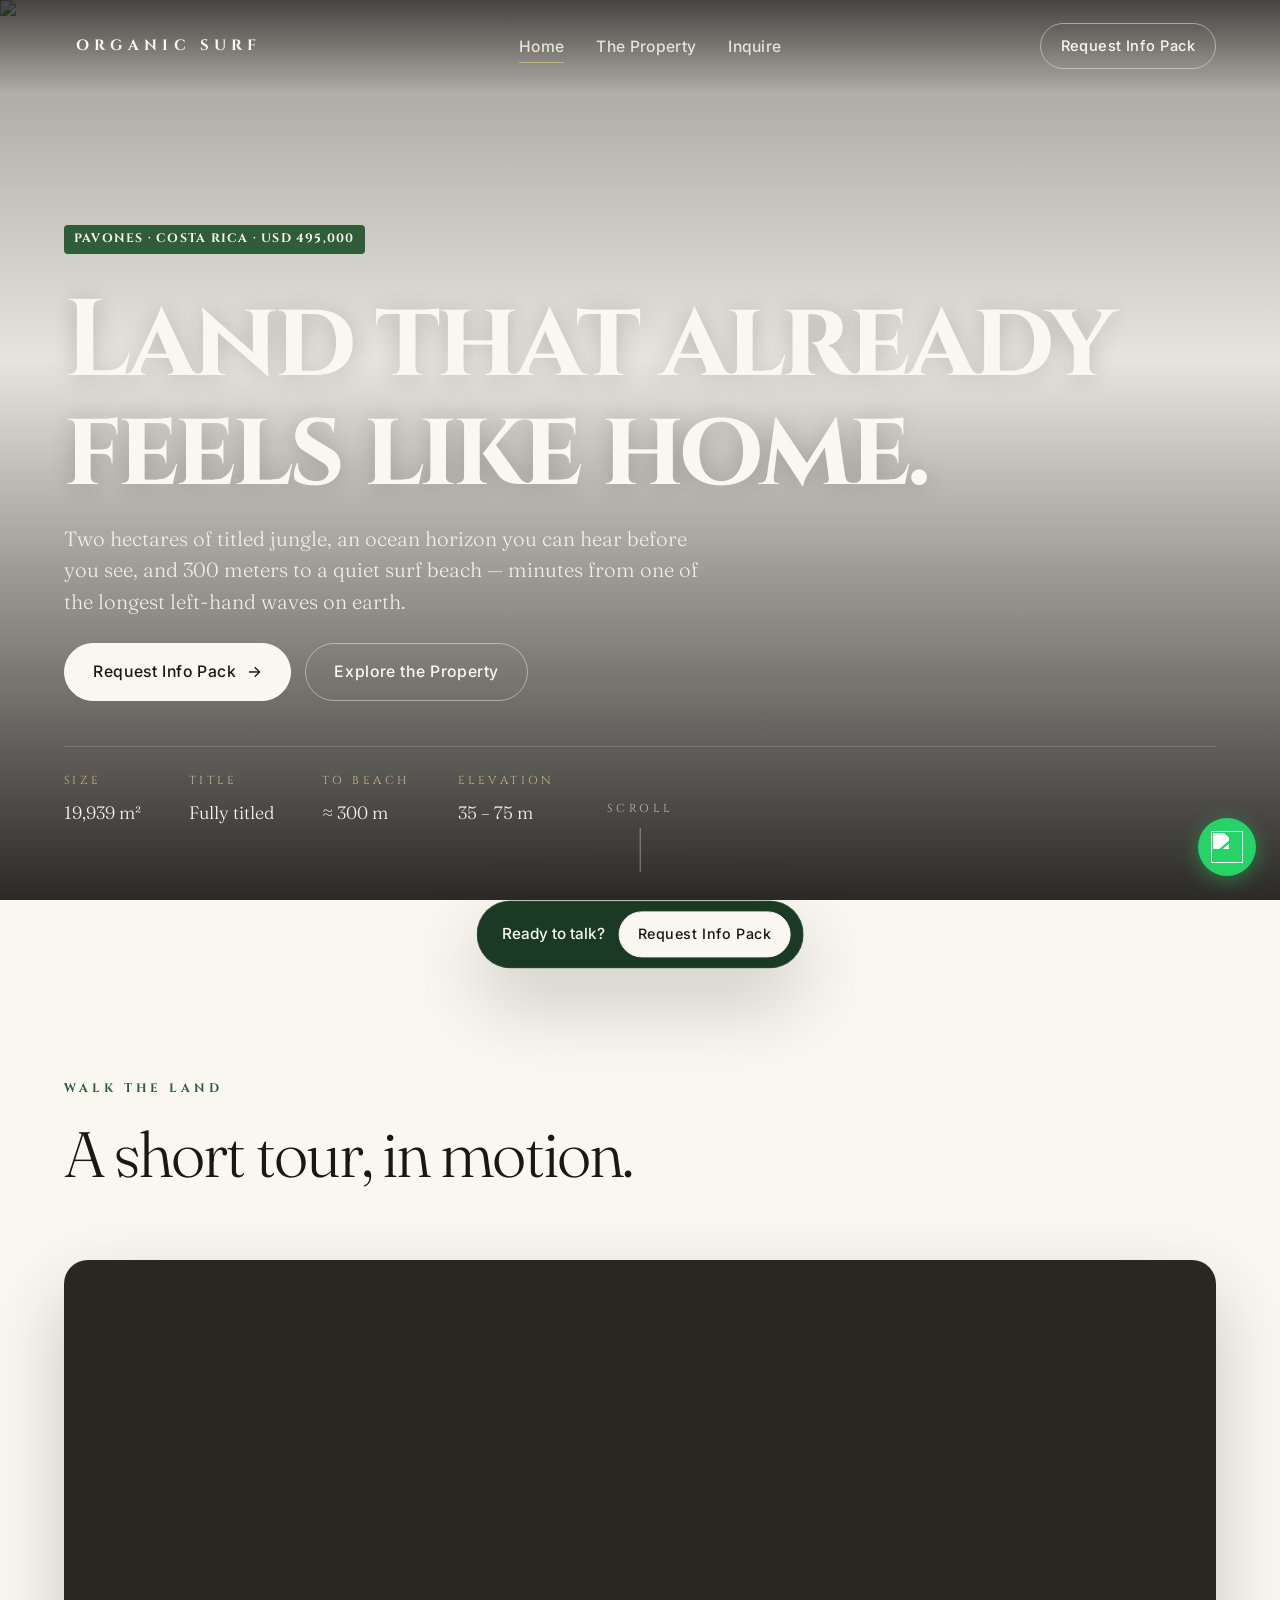
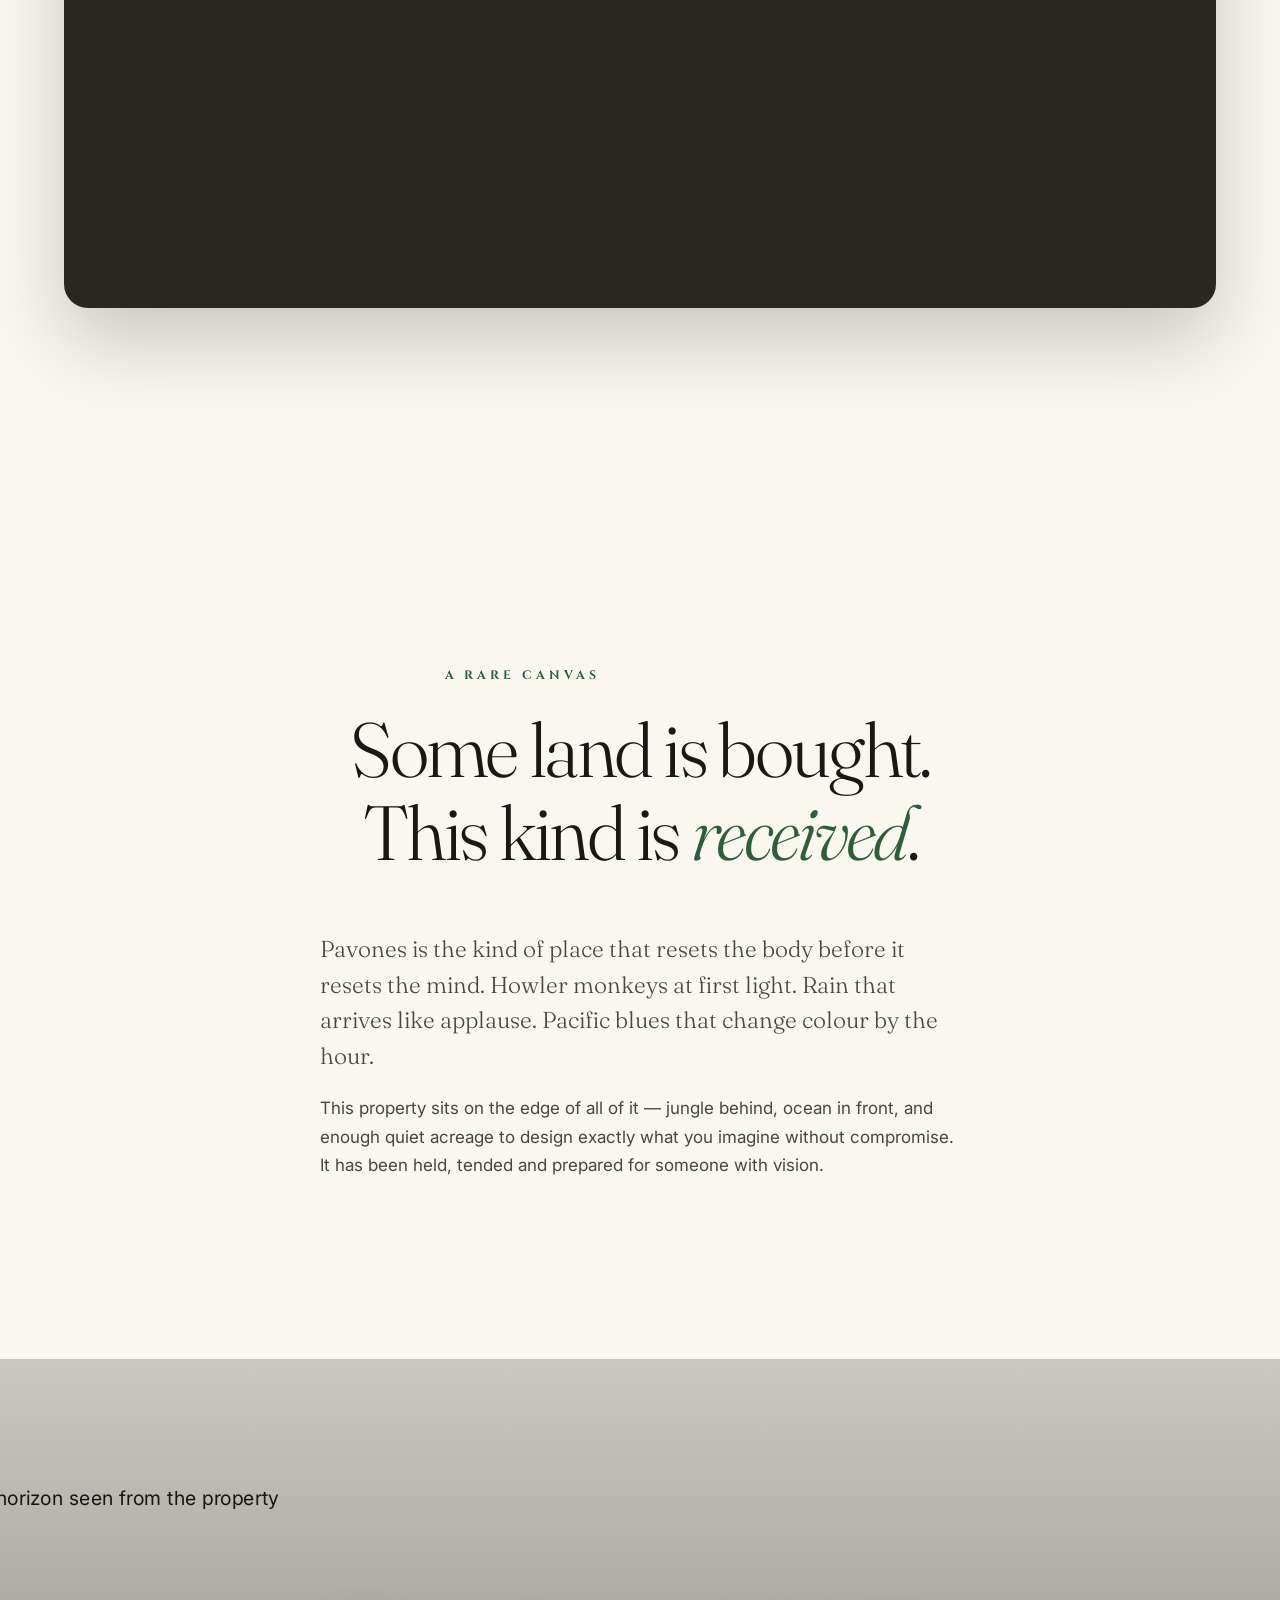
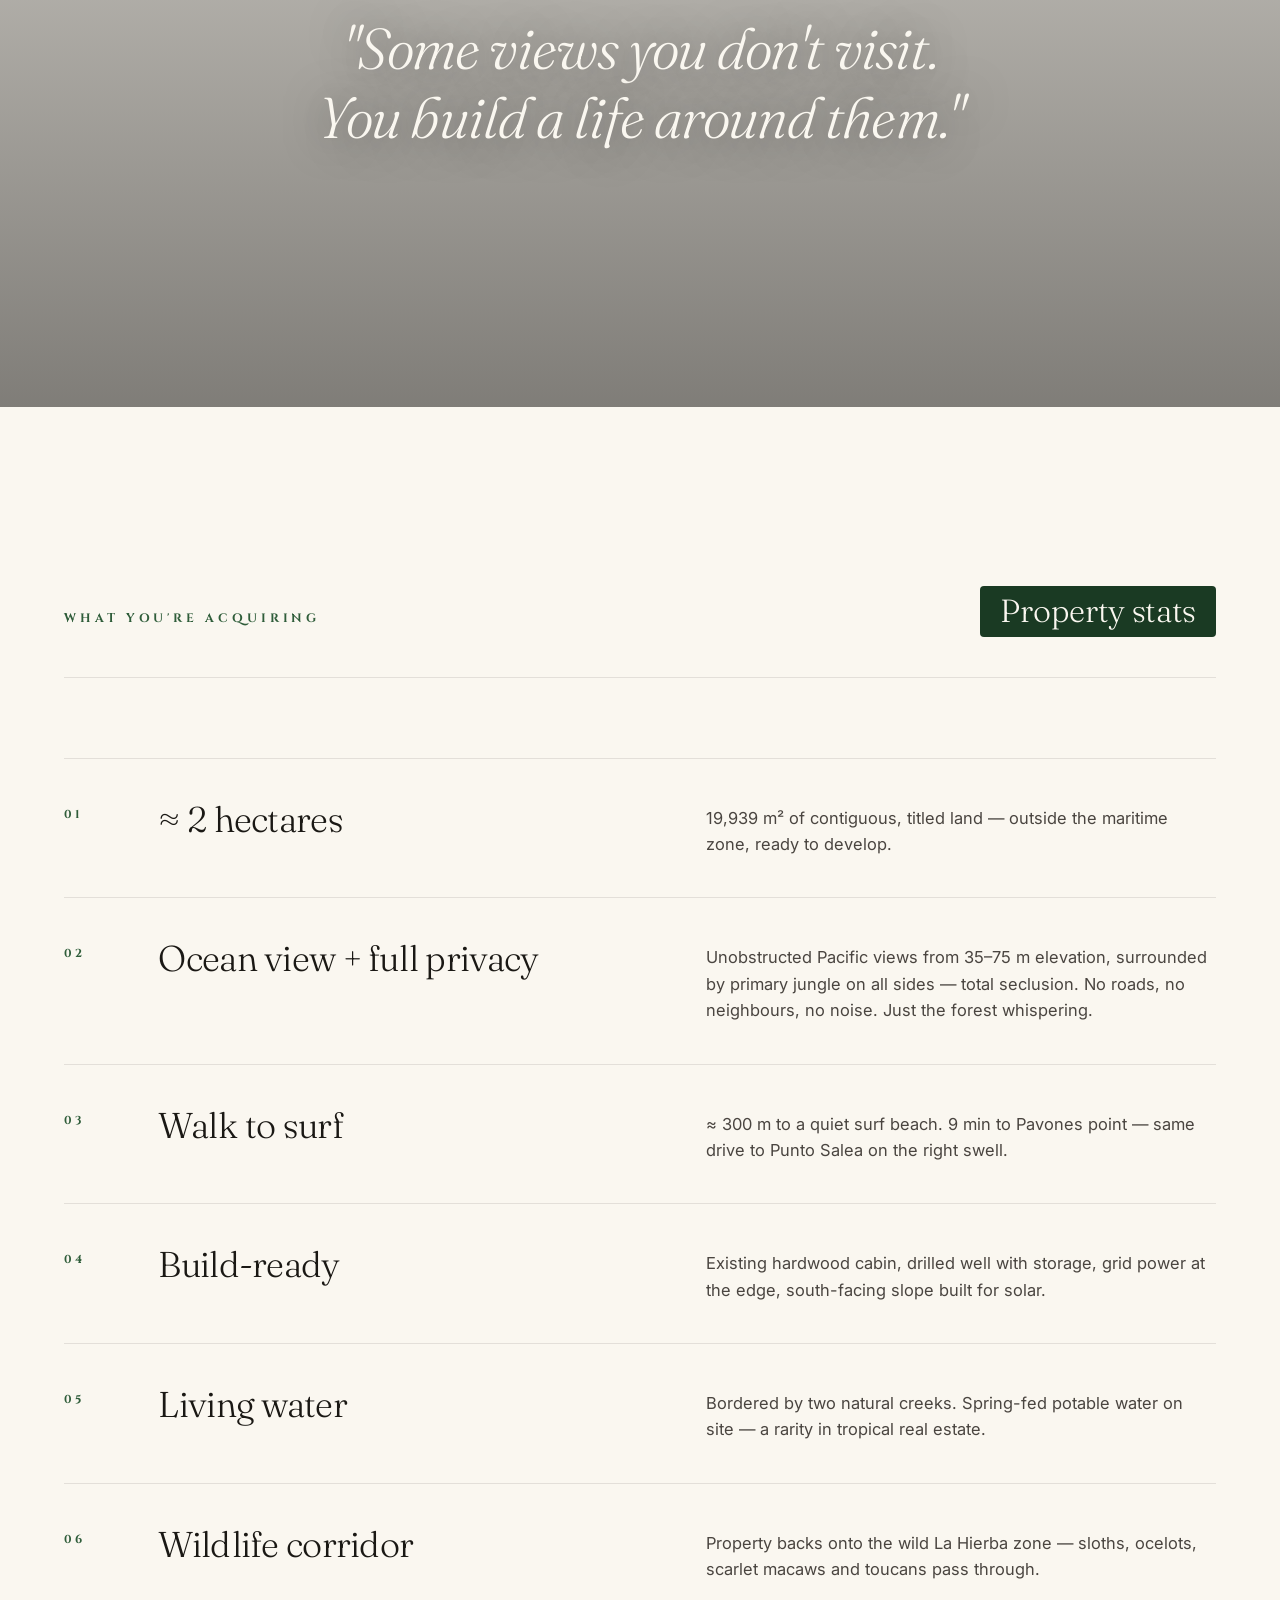
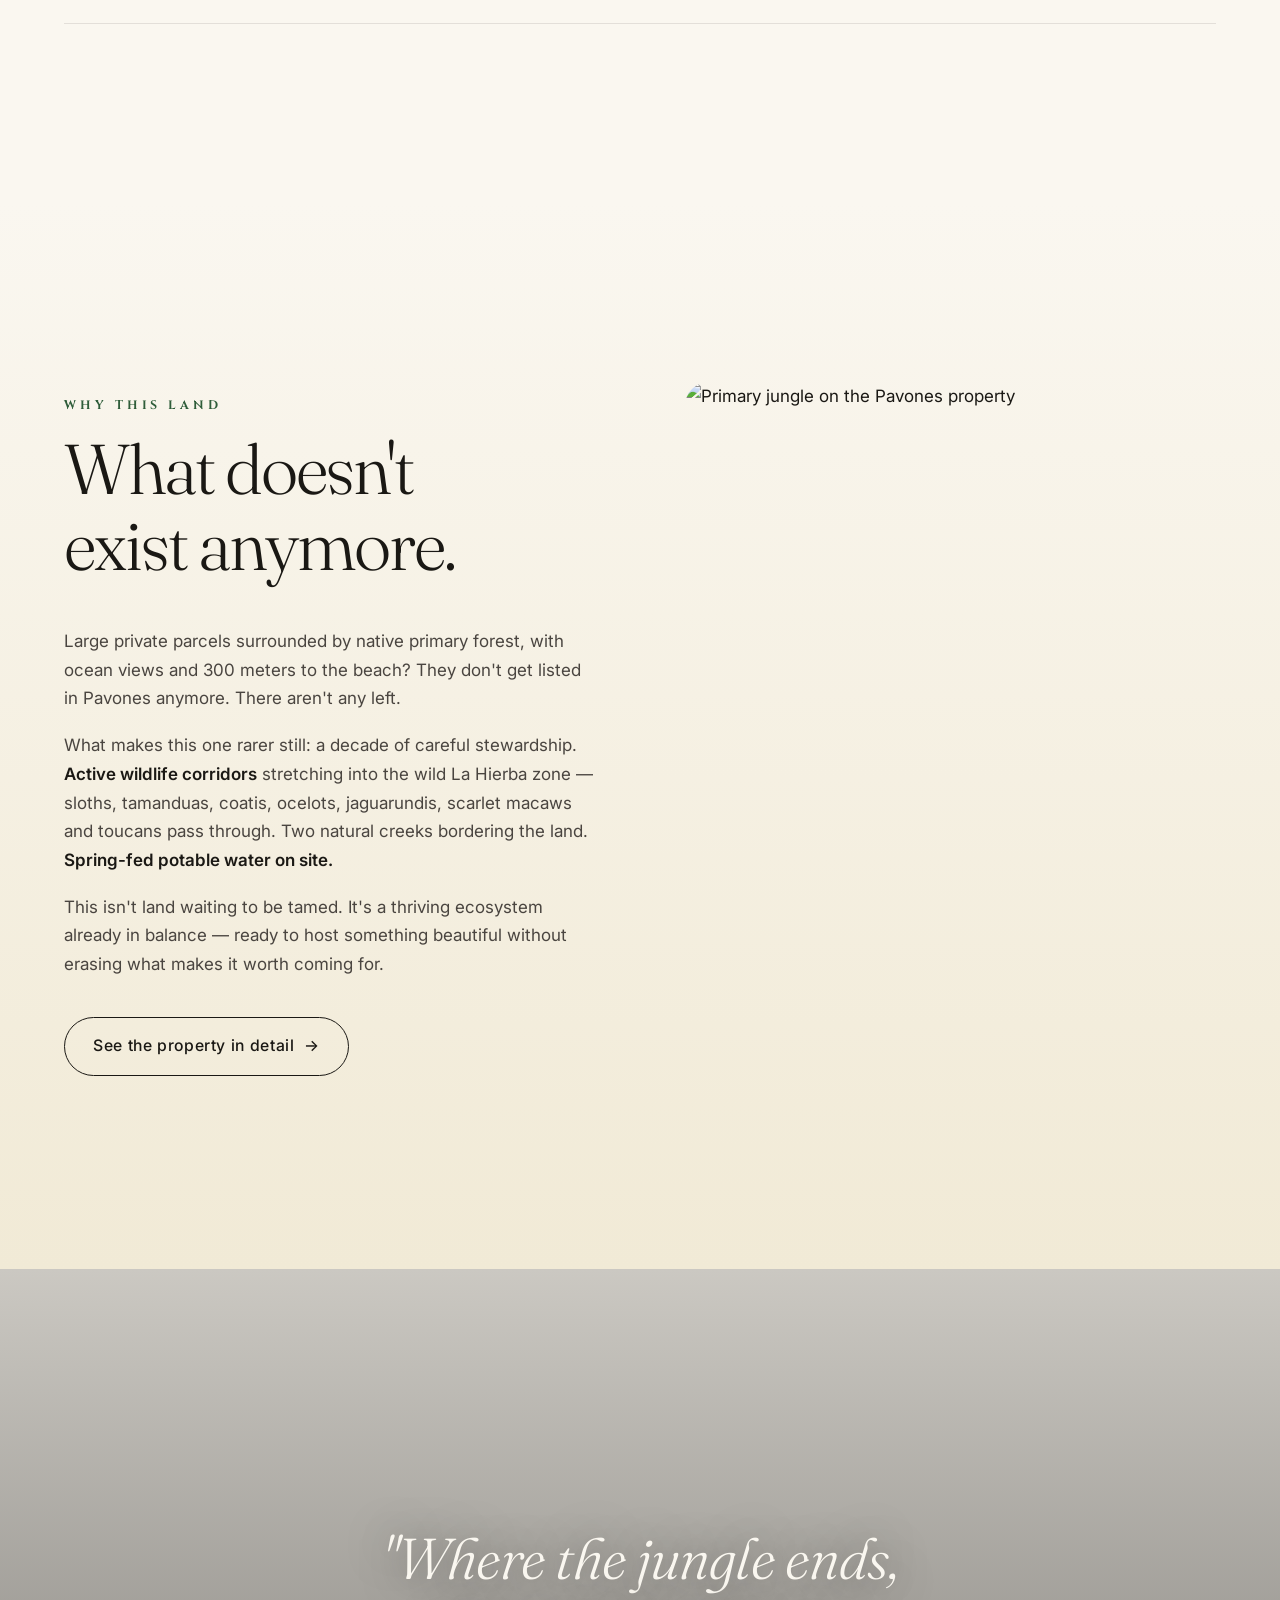
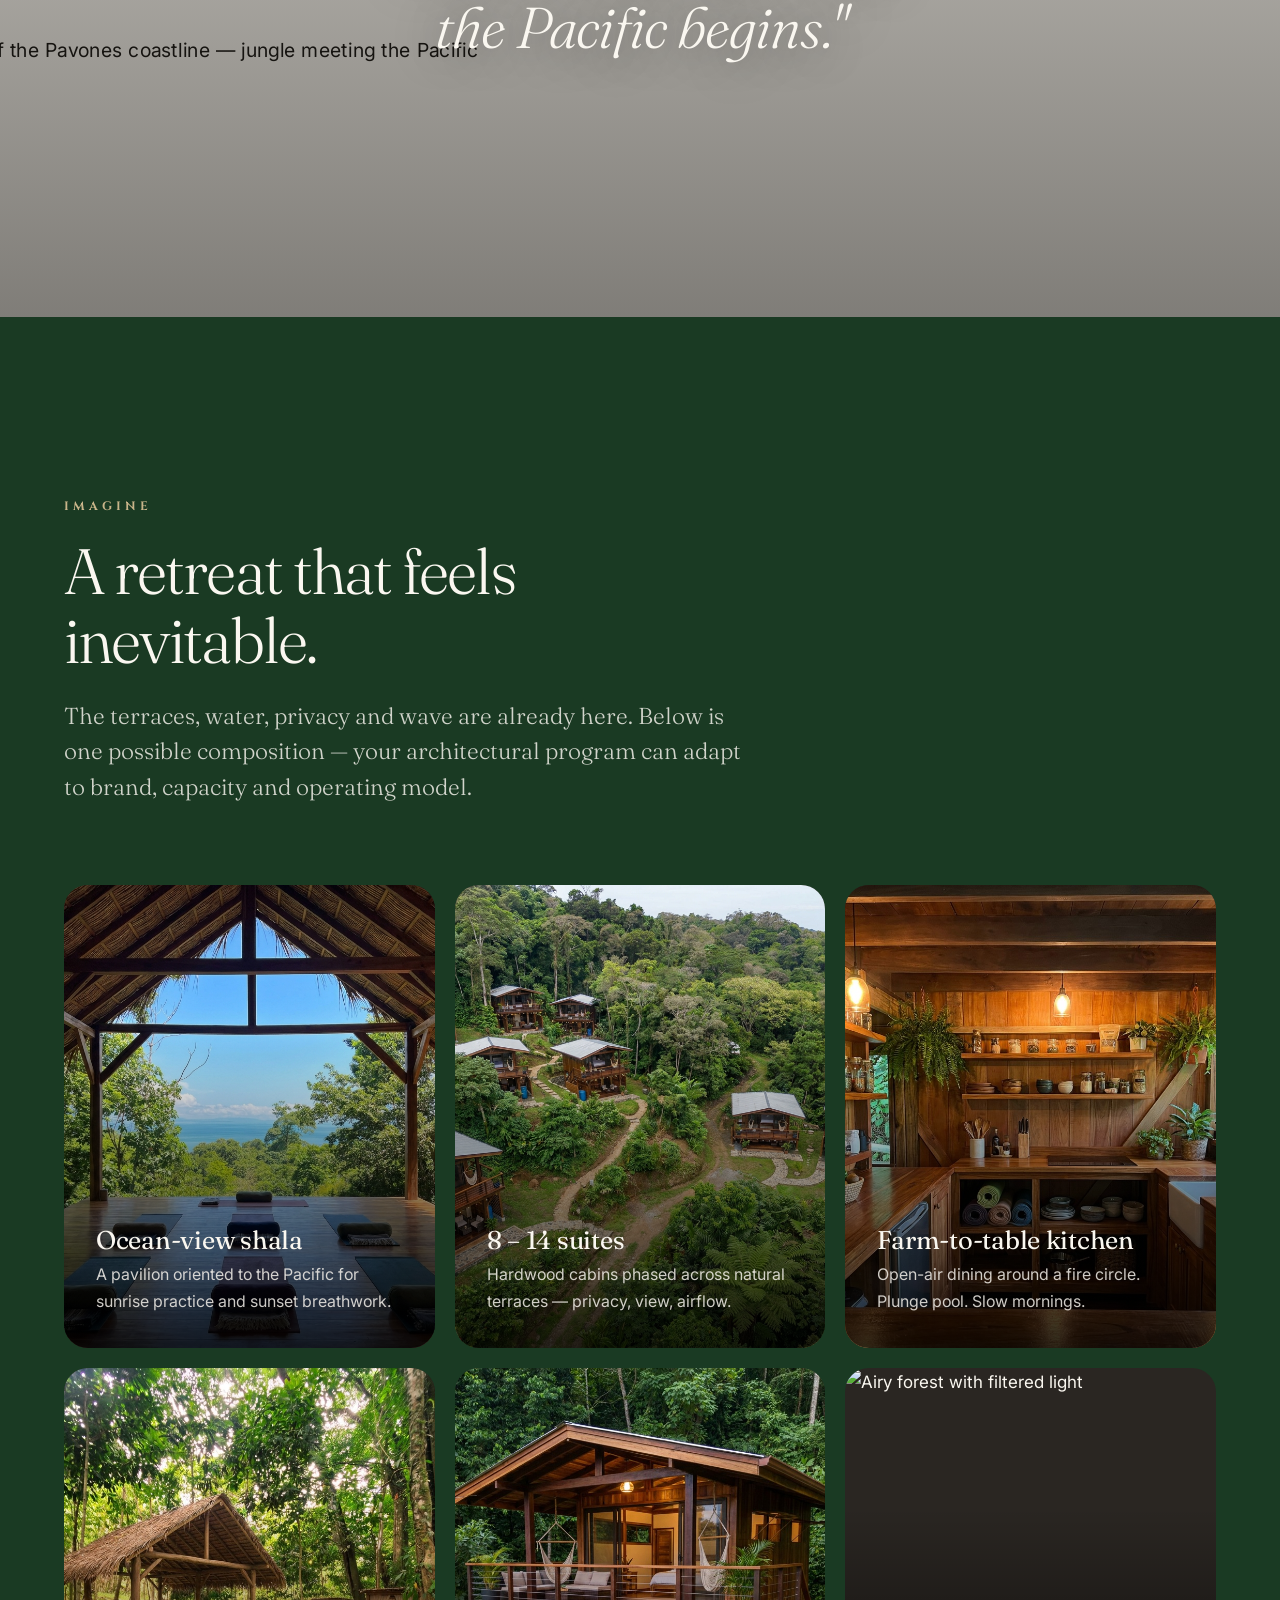
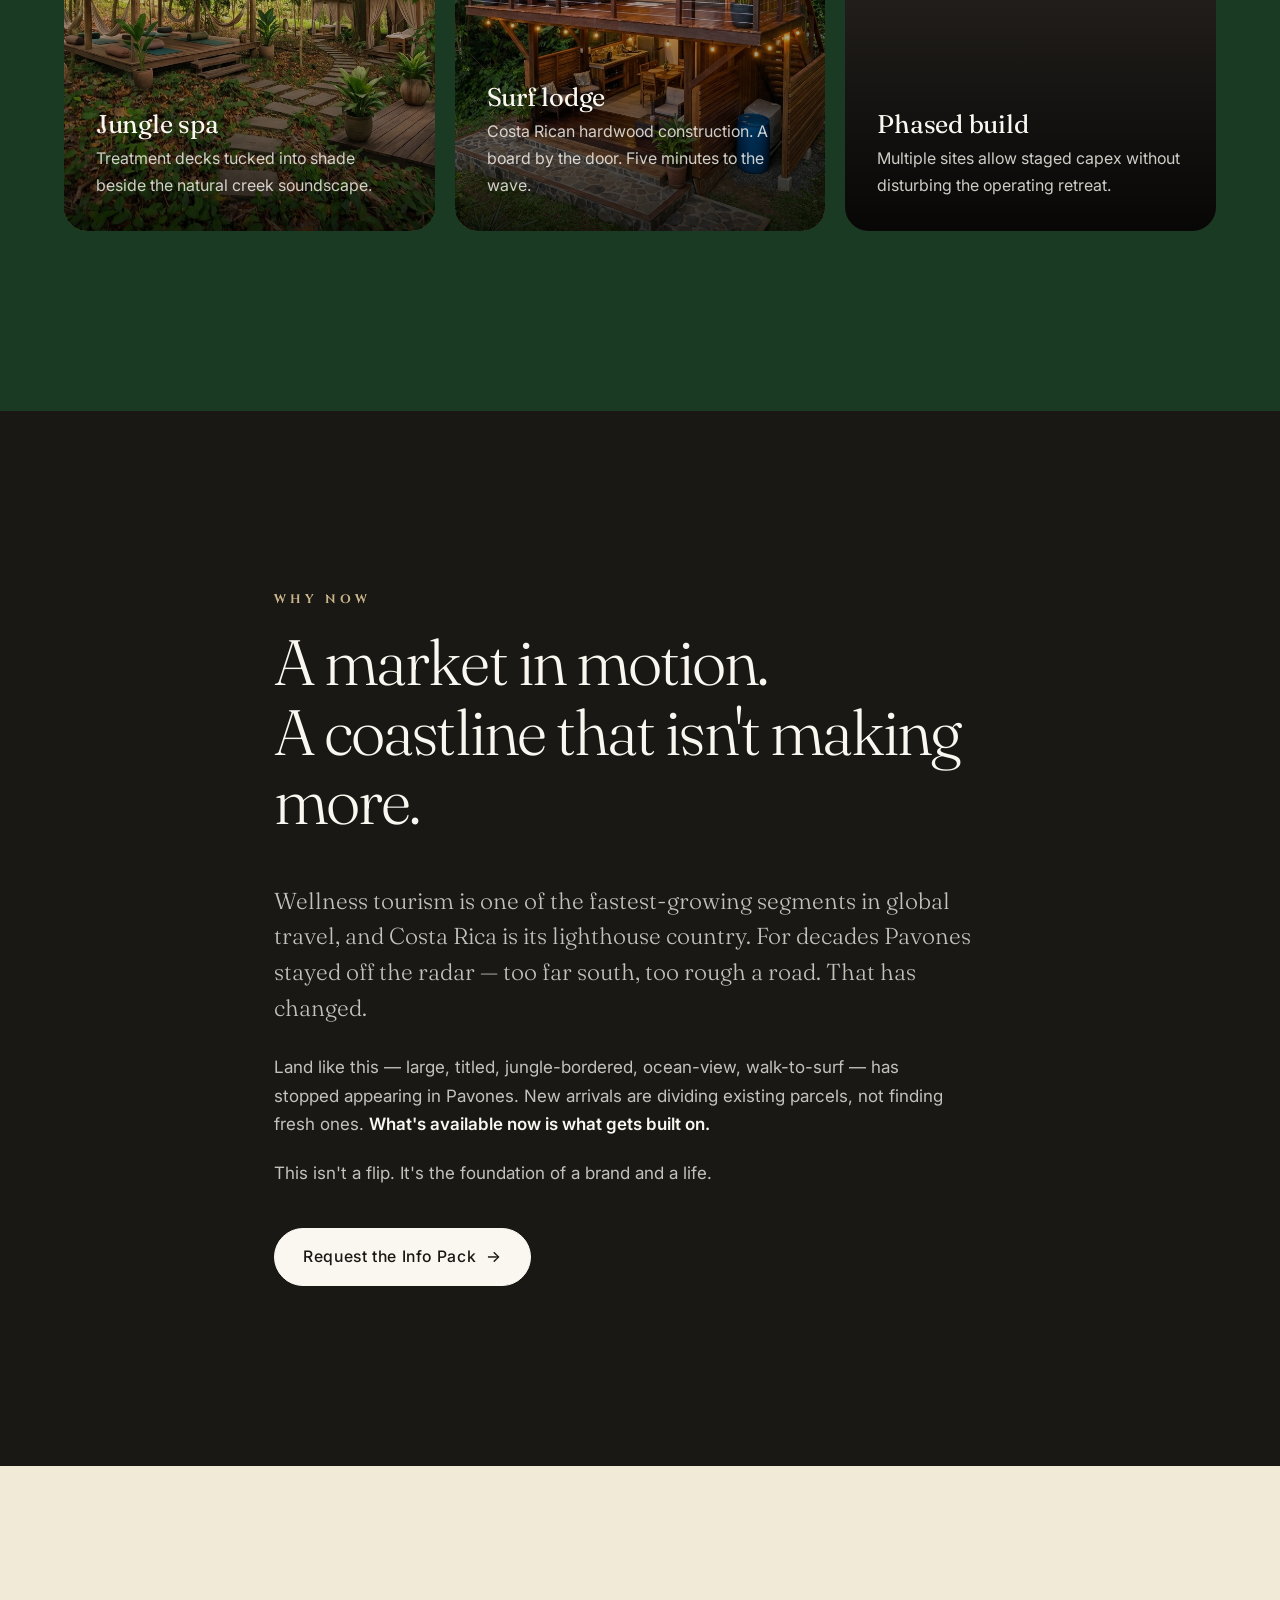
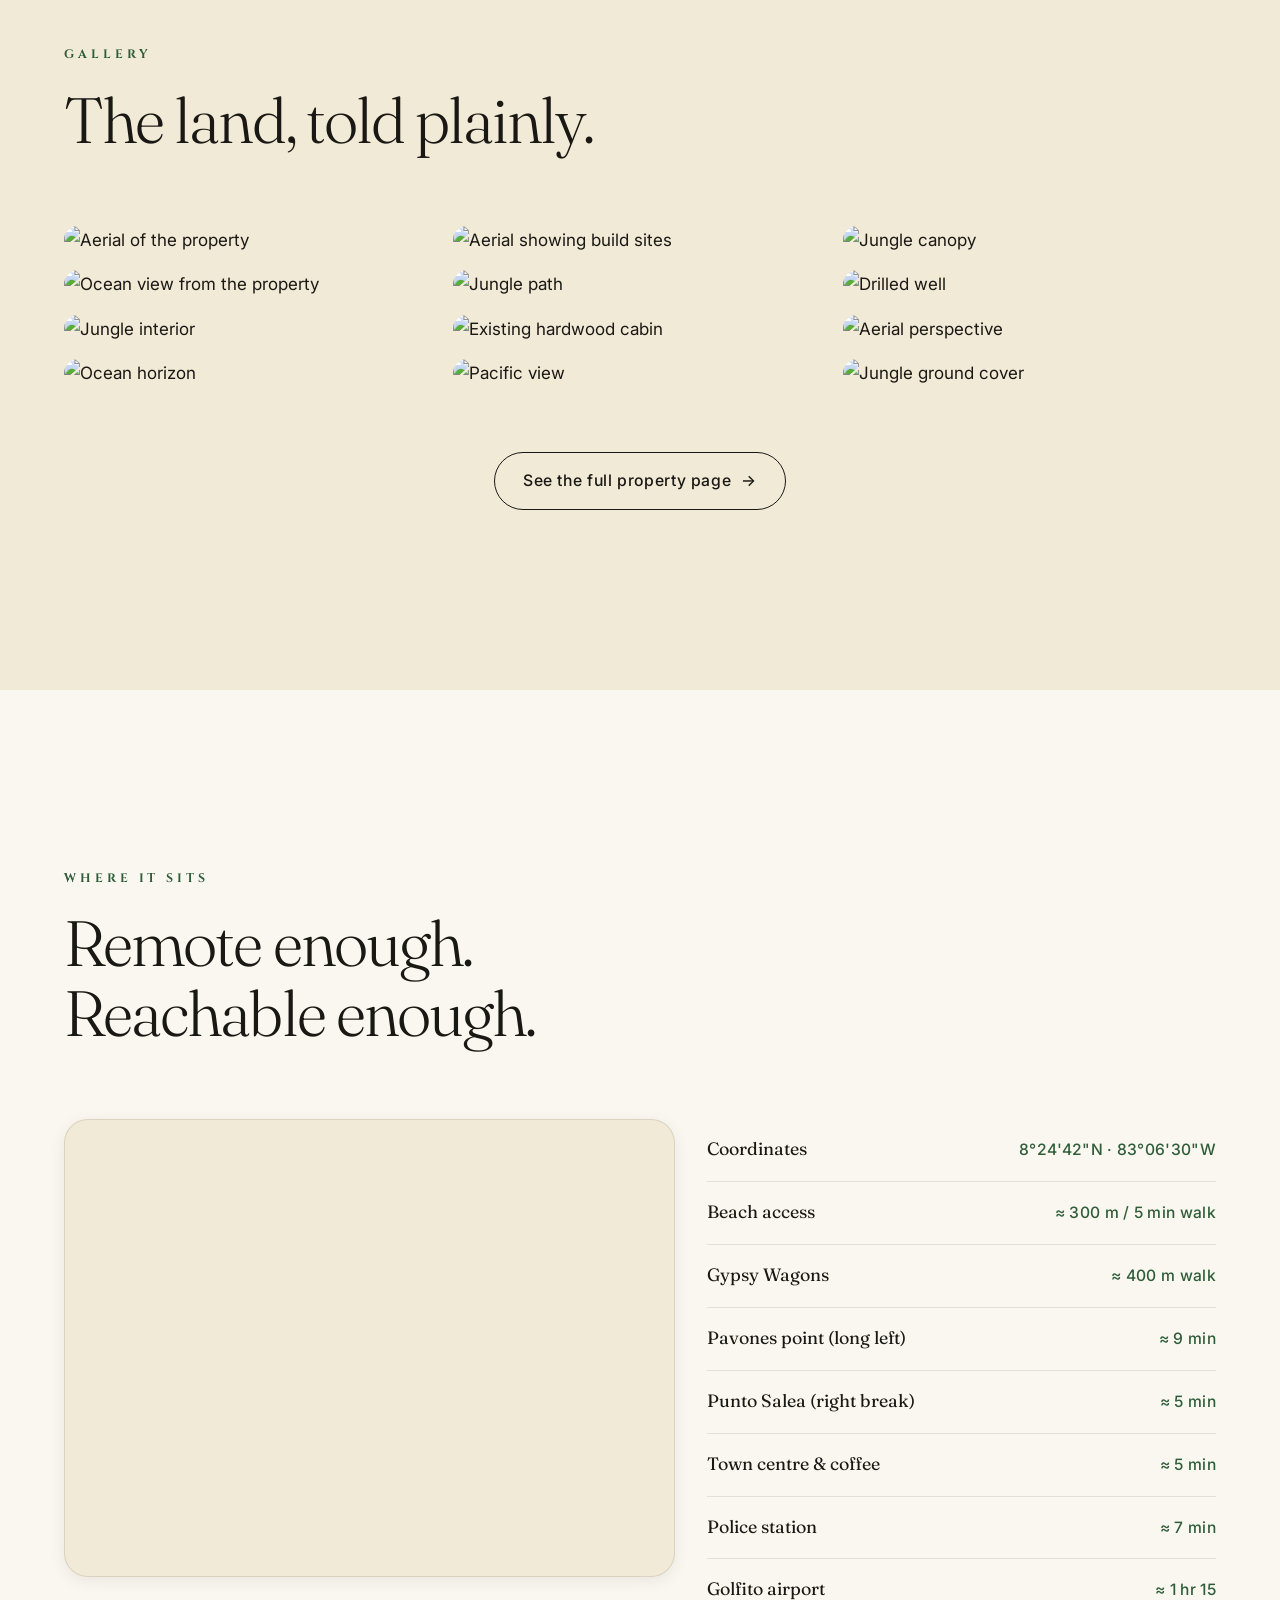
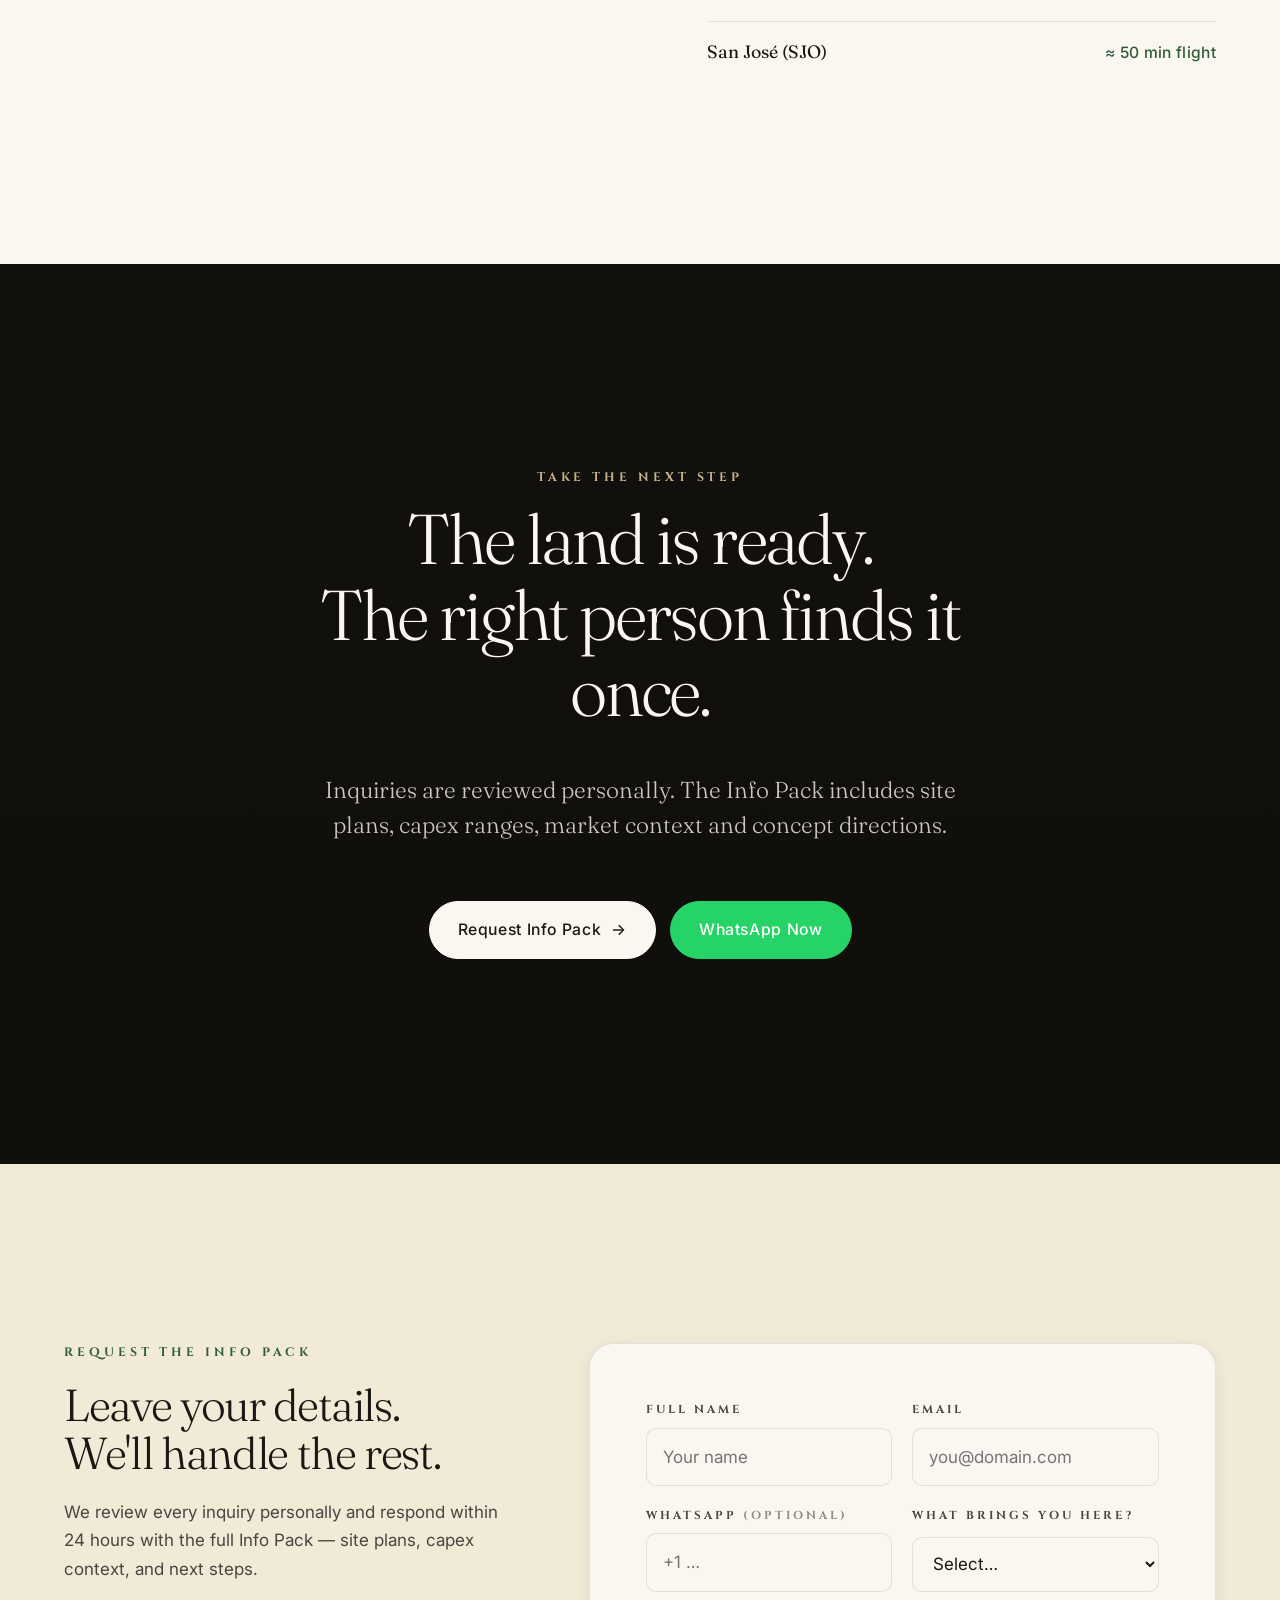
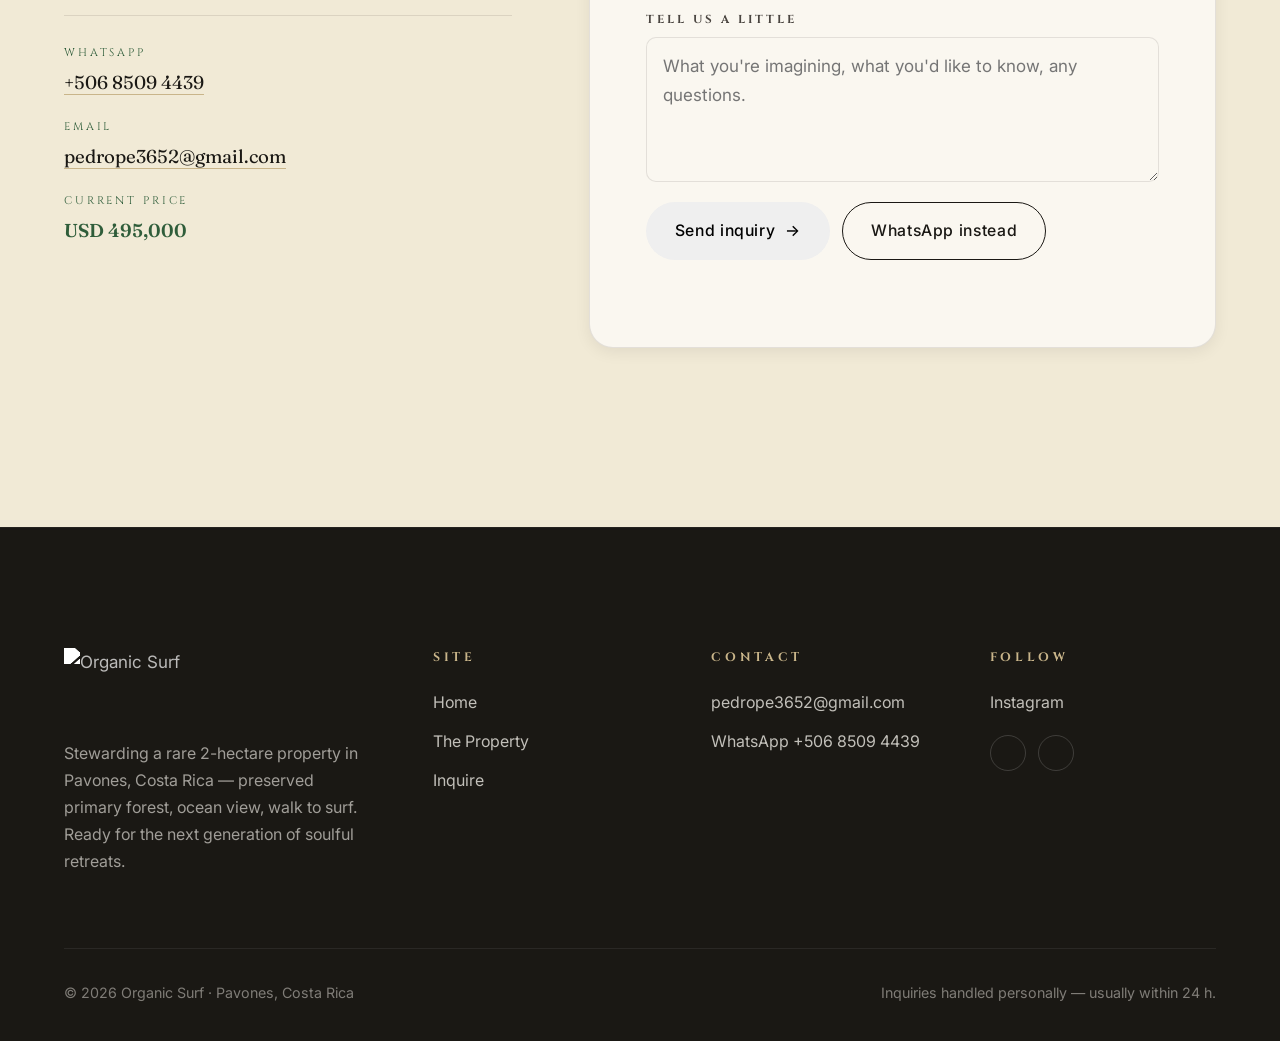
==== index.html @ 67ac3aa6 "Update site — new photos, video, email and    gitignore" ====
<!DOCTYPE html>
<html lang="en">
<head>
  <meta charset="UTF-8">
  <meta name="viewport" content="width=device-width, initial-scale=1">
  <title>Organic Surf — Retreat-Ready Land in Pavones, Costa Rica</title>
  <meta name="description" content="Nearly 2 hectares of titled jungle, ocean views, spring-fed water and 300 m to the beach in Pavones, Costa Rica. The last of its kind. USD 495,000.">
  <meta name="theme-color" content="#1a3a23">
  <link rel="canonical" href="https://organic-surf.org/">

  <meta property="og:type" content="website">
  <meta property="og:title" content="Organic Surf — Retreat-Ready Land in Pavones, Costa Rica">
  <meta property="og:description" content="Nearly 2 hectares of titled jungle, ocean views, spring-fed water and 300 m to the beach. The last of its kind.">
  <meta property="og:url" content="https://organic-surf.org/">
  <meta property="og:image" content="https://organic-surf.org/assets/gallery/drone_highshot.jpg">
  <meta property="og:locale" content="en_US">

  <meta name="twitter:card" content="summary_large_image">
  <meta name="twitter:title" content="Organic Surf — Retreat-Ready Land in Pavones, Costa Rica">
  <meta name="twitter:description" content="Nearly 2 hectares of titled jungle, ocean views, spring-fed water and 300 m to the beach. The last of its kind.">
  <meta name="twitter:image" content="https://organic-surf.org/assets/gallery/drone_highshot.jpg">

  <link rel="icon" type="image/svg+xml" href="assets/icons/favicon.svg">

  <link rel="preconnect" href="https://fonts.googleapis.com">
  <link rel="preconnect" href="https://fonts.gstatic.com" crossorigin>
  <link href="https://fonts.googleapis.com/css2?family=Cinzel:wght@400;700&family=Fraunces:ital,opsz,wght@0,9..144,300;0,9..144,400;1,9..144,300;1,9..144,400&family=Inter:wght@400;500;600&display=swap" rel="stylesheet">

  <link rel="stylesheet" href="styles/main.css">
  <link rel="preload" as="image" href="assets/gallery/drone_highshot.jpg">

  <script type="application/ld+json">
  {
    "@context": "https://schema.org",
    "@type": "Place",
    "name": "Organic Surf — Pavones Retreat-Ready Property",
    "description": "Nearly 2 hectares of titled, ocean-view jungle land in Pavones, Costa Rica, with spring-fed potable water and 300 m to the beach.",
    "url": "https://organic-surf.org/",
    "image": ["https://organic-surf.org/assets/gallery/drone_highshot.jpg"],
    "address": {
      "@type": "PostalAddress",
      "addressLocality": "Pavones",
      "addressRegion": "Puntarenas",
      "addressCountry": "CR"
    },
    "geo": {
      "@type": "GeoCoordinates",
      "latitude": 8.41171,
      "longitude": -83.10827
    }
  }
  </script>
</head>
<body>

<!-- ============ HEADER ============ -->
<header class="site-header">
  <a href="index.html" class="brand" aria-label="Organic Surf — home">
    <img src="assets/images/design/logo-white.svg" alt="">
    <span class="brand-word">Organic Surf</span>
  </a>
  <nav class="primary" aria-label="Primary">
    <ul>
      <li><a href="index.html" class="active">Home</a></li>
      <li><a href="first-project.html">The Property</a></li>
      <li><a href="contact.html">Inquire</a></li>
    </ul>
  </nav>
  <a href="#inquiry" class="nav-cta">Request Info Pack</a>
  <button class="nav-toggle" aria-label="Open menu" aria-expanded="false">
    <svg viewBox="0 0 24 24" fill="none" stroke="currentColor" stroke-width="1.6"><path d="M3 7h18M3 12h18M3 17h18"/></svg>
  </button>
</header>

<!-- ============ HERO ============ -->
<section class="hero">
  <div class="hero-media">
    <img src="assets/gallery/drone_highshot.jpg"
         alt="Aerial view — ocean meeting jungle in Pavones, Costa Rica"
         fetchpriority="high">
  </div>
  <div class="hero-inner">
    <div class="container">
      <span class="eyebrow on-dark reveal" style="background: var(--green); color: var(--bone); padding: 4px 10px; border-radius: 4px; display: inline-block; width: fit-content; letter-spacing: 0.1em;">Pavones · Costa Rica · USD 495,000</span>
      <h1 class="reveal delay-1">Land that already<br>feels like home.</h1>
      <p class="lede reveal delay-2">
        Two hectares of titled jungle, an ocean horizon you can hear before you see,
        and 300 meters to a quiet surf beach — minutes from one of the longest
        left-hand waves on earth.
      </p>
      <div class="hero-cta reveal delay-3">
        <a href="#inquiry" class="btn btn-primary">Request Info Pack <span class="arr">→</span></a>
        <a href="first-project.html" class="btn btn-ghost">Explore the Property</a>
      </div>
      <div class="hero-meta">
        <div class="hero-meta-item"><span class="k">Size</span><span class="v">19,939 m²</span></div>
        <div class="hero-meta-item"><span class="k">Title</span><span class="v">Fully titled</span></div>
        <div class="hero-meta-item"><span class="k">To beach</span><span class="v">≈ 300 m</span></div>
        <div class="hero-meta-item"><span class="k">Elevation</span><span class="v">35 – 75 m</span></div>
      </div>
    </div>
  </div>
  <div class="scroll-cue" aria-hidden="true">
    <span>Scroll</span><span class="line"></span>
  </div>
</section>

<!-- ============ VIDEO ============ -->
<section class="section section-video">
  <div class="container">
    <div class="section-intro reveal">
      <span class="eyebrow">Walk the land</span>
      <h2>A short tour, in motion.</h2>
    </div>
    <div class="video reveal delay-1">
      <iframe src="https://www.youtube.com/embed/ajEV0z3_qh4"
              title="Pavones Retreat-Ready Property — Video Tour"
              loading="lazy"
              allow="accelerometer; autoplay; clipboard-write; encrypted-media; gyroscope; picture-in-picture; web-share"
              allowfullscreen></iframe>
    </div>
  </div>
</section>

<!-- ============ VISION ============ -->
<section class="section-vision">
  <div class="container-narrow">
    <p class="vision-label reveal">A rare canvas</p>
    <h2 class="vision-h2 reveal delay-1">Some land is bought.<br>This kind is <em>received</em>.</h2>
    <div class="vision-body">
      <p class="lede reveal delay-2">
        Pavones is the kind of place that resets the body before it resets the mind.
        Howler monkeys at first light. Rain that arrives like applause.
        Pacific blues that change colour by the hour.
      </p>
      <p class="reveal delay-3">
        This property sits on the edge of all of it — jungle behind, ocean in front,
        and enough quiet acreage to design exactly what you imagine without compromise.
        It has been held, tended and prepared for someone with vision.
      </p>
    </div>
  </div>
</section>

<!-- ============ IMAGE BREAK 1 ============ -->
<section class="image-break">
  <img src="assets/gallery/oceanview4.jpg"
       alt="Pacific horizon seen from the property"
       loading="lazy">
  <div class="ib-quote">
    <blockquote class="reveal">"Some views you don't visit.<br>You build a life around them."</blockquote>
  </div>
</section>

<!-- ============ PROPERTY STATS — editorial table ============ -->
<section class="section-stats">
  <div class="container">
    <div class="stats-header reveal">
      <span class="eyebrow">What you're acquiring</span>
      <h2>Property stats</h2>
    </div>
    <div class="stat-table">
      <div class="stat-row reveal">
        <span class="sn">01</span>
        <span class="sv">≈ 2 hectares</span>
        <span class="sl">19,939 m² of contiguous, titled land — outside the maritime zone, ready to develop.</span>
      </div>
      <div class="stat-row reveal delay-1">
        <span class="sn">02</span>
        <span class="sv">Ocean view + full privacy</span>
        <span class="sl">Unobstructed Pacific views from 35–75 m elevation, surrounded by primary jungle on all sides — total seclusion. No roads, no neighbours, no noise. Just the forest whispering.</span>
      </div>
      <div class="stat-row reveal delay-2">
        <span class="sn">03</span>
        <span class="sv">Walk to surf</span>
        <span class="sl">≈ 300 m to a quiet surf beach. 9 min to Pavones point — same drive to Punto Salea on the right swell.</span>
      </div>
      <div class="stat-row reveal">
        <span class="sn">04</span>
        <span class="sv">Build-ready</span>
        <span class="sl">Existing hardwood cabin, drilled well with storage, grid power at the edge, south-facing slope built for solar.</span>
      </div>
      <div class="stat-row reveal delay-1">
        <span class="sn">05</span>
        <span class="sv">Living water</span>
        <span class="sl">Bordered by two natural creeks. Spring-fed potable water on site — a rarity in tropical real estate.</span>
      </div>
      <div class="stat-row reveal delay-2">
        <span class="sn">06</span>
        <span class="sv">Wildlife corridor</span>
        <span class="sl">Property backs onto the wild La Hierba zone — sloths, ocelots, scarlet macaws and toucans pass through.</span>
      </div>
    </div>
  </div>
</section>

<!-- ============ WHY THIS LAND ============ -->
<section class="section-why">
  <div class="container">
    <div class="why-grid">
      <div class="why-text">
        <span class="eyebrow reveal">Why this land</span>
        <h2 class="why-h2 reveal delay-1">What doesn't<br>exist anymore.</h2>
        <p class="reveal delay-2">
          Large private parcels surrounded by native primary forest, with ocean views
          and 300 meters to the beach? They don't get listed in Pavones anymore.
          There aren't any left.
        </p>
        <p class="reveal delay-3">
          What makes this one rarer still: a decade of careful stewardship.
          <strong>Active wildlife corridors</strong> stretching into the wild La Hierba zone —
          sloths, tamanduas, coatis, ocelots, jaguarundis, scarlet macaws and toucans pass through.
          Two natural creeks bordering the land. <strong>Spring-fed potable water on site.</strong>
        </p>
        <p class="reveal delay-3">
          This isn't land waiting to be tamed. It's a thriving ecosystem already in balance —
          ready to host something beautiful without erasing what makes it worth coming for.
        </p>
        <a href="first-project.html" class="btn btn-outline-dark reveal delay-4">See the property in detail <span class="arr">→</span></a>
      </div>
      <div class="why-media reveal delay-2">
        <img src="assets/gallery/jungle3.jpg" alt="Primary jungle on the Pavones property" loading="lazy">
      </div>
    </div>
  </div>
</section>

<!-- ============ IMAGE BREAK 2 ============ -->
<section class="image-break">
  <img src="assets/gallery/drone_highshot3.jpg"
       alt="Aerial of the Pavones coastline — jungle meeting the Pacific"
       loading="lazy"
       style="object-position: center bottom;">
  <div class="ib-quote">
    <blockquote class="reveal" style="white-space: nowrap;">"Where the jungle ends,<br>the Pacific begins."</blockquote>
  </div>
</section>

<!-- ============ IMAGINE THE RETREAT ============ -->
<section class="section on-green section-imagine">
  <div class="container">
    <div class="imagine-header">
      <span class="eyebrow reveal">Imagine</span>
      <h2 class="reveal delay-1">A retreat that feels inevitable.</h2>
      <p class="lede reveal delay-2">
        The terraces, water, privacy and wave are already here. Below is one possible composition —
        your architectural program can adapt to brand, capacity and operating model.
      </p>
    </div>
    <div class="concept-grid">
      <article class="concept reveal">
        <img src="assets/gallery/ai/shala.jpg" alt="Open doors framing jungle and Pacific ocean" loading="lazy">
        <div class="concept-body">
          <h3>Ocean-view shala</h3>
          <p>A pavilion oriented to the Pacific for sunrise practice and sunset breathwork.</p>
        </div>
      </article>
      <article class="concept reveal delay-1">
        <img src="assets/gallery/ai/lodge1.png" alt="Hardwood staircase with ocean view" loading="lazy">
        <div class="concept-body">
          <h3>8 – 14 suites</h3>
          <p>Hardwood cabins phased across natural terraces — privacy, view, airflow.</p>
        </div>
      </article>
      <article class="concept reveal delay-2">
        <img src="assets/gallery/ai/kitchen.jpg" alt="Jungle clearing opening to the Pacific" loading="lazy">
        <div class="concept-body">
          <h3>Farm-to-table kitchen</h3>
          <p>Open-air dining around a fire circle. Plunge pool. Slow mornings.</p>
        </div>
      </article>
      <article class="concept reveal">
        <img src="assets/gallery/ai/spa.jpg" alt="Primary jungle canopy on the property" loading="lazy">
        <div class="concept-body">
          <h3>Jungle spa</h3>
          <p>Treatment decks tucked into shade beside the natural creek soundscape.</p>
        </div>
      </article>
      <article class="concept reveal delay-1">
        <img src="assets/gallery/ai/lodge.jpg" alt="Hardwood interior with surfboard" loading="lazy">
        <div class="concept-body">
          <h3>Surf lodge</h3>
          <p>Costa Rican hardwood construction. A board by the door. Five minutes to the wave.</p>
        </div>
      </article>
      <article class="concept reveal delay-2">
        <img src="assets/gallery/jungle7.jpg" alt="Airy forest with filtered light" loading="lazy">
        <div class="concept-body">
          <h3>Phased build</h3>
          <p>Multiple sites allow staged capex without disturbing the operating retreat.</p>
        </div>
      </article>
    </div>
  </div>
</section>

<!-- ============ WHY NOW ============ -->
<section class="section on-dark section-why-now">
  <div class="container-narrow">
    <span class="eyebrow on-dark reveal">Why now</span>
    <h2 class="reveal delay-1">A market in motion.<br>A coastline that isn't making more.</h2>
    <p class="lede reveal delay-2">
      Wellness tourism is one of the fastest-growing segments in global travel,
      and Costa Rica is its lighthouse country. For decades Pavones stayed off the radar —
      too far south, too rough a road. That has changed.
    </p>
    <p class="reveal delay-3">
      Land like this — large, titled, jungle-bordered, ocean-view, walk-to-surf —
      has stopped appearing in Pavones. New arrivals are dividing existing parcels,
      not finding fresh ones. <strong>What's available now is what gets built on.</strong>
    </p>
    <p class="reveal delay-3">This isn't a flip. It's the foundation of a brand and a life.</p>
    <div class="reveal delay-4" style="margin-top: 40px;">
      <a href="#inquiry" class="btn btn-primary">Request the Info Pack <span class="arr">→</span></a>
    </div>
  </div>
</section>

<!-- ============ GALLERY ============ -->
<section class="section on-cream section-gallery">
  <div class="container">
    <div class="section-intro reveal">
      <span class="eyebrow">Gallery</span>
      <h2>The land, told plainly.</h2>
    </div>
    <div class="gallery reveal delay-1">
      <a href="assets/gallery/drone_highshot.jpg"><img src="assets/gallery/drone_highshot.jpg" alt="Aerial of the property" loading="lazy"></a>
      <a href="assets/gallery/oceanview1.jpg"><img src="assets/gallery/oceanview1.jpg" alt="Ocean view from the property" loading="lazy"></a>
      <a href="assets/gallery/jungle1.jpg"><img src="assets/gallery/jungle1.jpg" alt="Jungle interior" loading="lazy"></a>
      <a href="assets/gallery/oceanview4.jpg"><img src="assets/gallery/oceanview4.jpg" alt="Ocean horizon" loading="lazy"></a>
      <a href="assets/gallery/drone2.jpg"><img src="assets/gallery/drone2.jpg" alt="Aerial showing build sites" loading="lazy"></a>
      <a href="assets/gallery/jungle5.jpg"><img src="assets/gallery/jungle5.jpg" alt="Jungle path" loading="lazy"></a>
      <a href="assets/gallery/house1.jpg"><img src="assets/gallery/house1.jpg" alt="Existing hardwood cabin" loading="lazy"></a>
      <a href="assets/gallery/oceanview3.jpg"><img src="assets/gallery/oceanview3.jpg" alt="Pacific view" loading="lazy"></a>
      <a href="assets/gallery/jungle7.jpg"><img src="assets/gallery/jungle7.jpg" alt="Jungle canopy" loading="lazy"></a>
      <a href="assets/gallery/well.jpg"><img src="assets/gallery/well.jpg" alt="Drilled well" loading="lazy"></a>
      <a href="assets/gallery/drone3.jpg"><img src="assets/gallery/drone3.jpg" alt="Aerial perspective" loading="lazy"></a>
      <a href="assets/gallery/jungle2.jpg"><img src="assets/gallery/jungle2.jpg" alt="Jungle ground cover" loading="lazy"></a>
    </div>
    <div class="reveal delay-2" style="margin-top: 48px; text-align: center;">
      <a href="first-project.html" class="btn btn-outline-dark">See the full property page <span class="arr">→</span></a>
    </div>
  </div>
</section>

<!-- ============ MAP ============ -->
<section class="section section-map">
  <div class="container">
    <div class="section-intro reveal">
      <span class="eyebrow">Where it sits</span>
      <h2>Remote enough.<br>Reachable enough.</h2>
    </div>
    <div class="map-wrap">
      <div class="map-frame reveal">
        <iframe
          src="https://www.openstreetmap.org/export/embed.html?bbox=-83.13%2C8.39%2C-83.09%2C8.43&amp;layer=mapnik&amp;marker=8.41171%2C-83.10827"
          title="Map of Pavones, Costa Rica"
          loading="lazy"
          referrerpolicy="no-referrer-when-downgrade"></iframe>
      </div>
      <ul class="distance-list reveal delay-1">
        <li><span class="where">Coordinates</span><span class="when">8°24'42"N · 83°06'30"W</span></li>
        <li><span class="where">Beach access</span><span class="when">≈ 300 m / 5 min walk</span></li>
        <li><span class="where">Gypsy Wagons</span><span class="when">≈ 400 m walk</span></li>
        <li><span class="where">Pavones point (long left)</span><span class="when">≈ 9 min</span></li>
        <li><span class="where">Punto Salea (right break)</span><span class="when">≈ 5 min</span></li>
        <li><span class="where">Town centre & coffee</span><span class="when">≈ 5 min</span></li>
        <li><span class="where">Police station</span><span class="when">≈ 7 min</span></li>
        <li><span class="where">Golfito airport</span><span class="when">≈ 1 hr 15</span></li>
        <li><span class="where">San José (SJO)</span><span class="when">≈ 50 min flight</span></li>
      </ul>
    </div>
  </div>
</section>

<!-- ============ FINAL CTA ============ -->
<section class="final-cta" style="--final-bg: url('assets/gallery/drone3.jpg');">
  <div class="container-narrow">
    <span class="eyebrow on-dark reveal">Take the next step</span>
    <h2 class="reveal delay-1">The land is ready.<br>The right person finds it once.</h2>
    <p class="lede reveal delay-2">
      Inquiries are reviewed personally. The Info Pack includes site plans,
      capex ranges, market context and concept directions.
    </p>
    <div class="row reveal delay-3">
      <a href="#inquiry" class="btn btn-primary">Request Info Pack <span class="arr">→</span></a>
      <a href="https://wa.me/50685094439?text=Hi%2C+I%27m+interested+in+the+Pavones+property.+Please+send+me+the+Info+Pack." target="_blank" rel="noopener" class="btn btn-whatsapp">WhatsApp Now</a>
    </div>
  </div>
</section>

<!-- ============ INQUIRY FORM ============ -->
<section class="section on-cream section-inquiry" id="inquiry">
  <div class="container">
    <div class="inquiry-grid">
      <div class="inquiry-text reveal">
        <span class="eyebrow">Request the Info Pack</span>
        <h2>Leave your details.<br>We'll handle the rest.</h2>
        <p>
          We review every inquiry personally and respond within 24 hours
          with the full Info Pack — site plans, capex context, and next steps.
        </p>
        <div class="inquiry-meta">
          <div class="item">
            <span class="k">WhatsApp</span>
            <span class="v"><a href="https://wa.me/50685094439?text=Hi%2C+I%27m+interested+in+the+Pavones+property.+Please+send+me+the+Info+Pack." target="_blank" rel="noopener">+506 8509 4439</a></span>
          </div>
          <div class="item">
            <span class="k">Email</span>
            <span class="v"><a href="mailto:pedrope3652@gmail.com">pedrope3652@gmail.com</a></span>
          </div>
          <div class="item">
            <span class="k">Current price</span>
            <span class="v" style="color: var(--green); font-weight: 600;">USD 495,000</span>
          </div>
        </div>
      </div>
      <div class="form-card reveal delay-1">
        <form id="lead-form" action="https://formspree.io/f/mrbawjlk" method="POST" autocomplete="on">
          <input type="text" name="_gotcha" style="display:none" tabindex="-1" autocomplete="off">
          <input type="hidden" name="_subject" value="Organic Surf — new inquiry">
          <div class="form-grid cols-2">
            <div class="field">
              <label for="inq-name">Full name</label>
              <input id="inq-name" name="name" type="text" required autocomplete="name" placeholder="Your name">
            </div>
            <div class="field">
              <label for="inq-email">Email</label>
              <input id="inq-email" name="email" type="email" required autocomplete="email" placeholder="you@domain.com">
            </div>
            <div class="field">
              <label for="inq-wa">WhatsApp <span style="opacity:.6;">(optional)</span></label>
              <input id="inq-wa" name="whatsapp" type="tel" inputmode="tel" autocomplete="tel" placeholder="+1 …">
            </div>
            <div class="field">
              <label for="inq-intent">What brings you here?</label>
              <select id="inq-intent" name="intent">
                <option value="">Select…</option>
                <option>Operator — I run / want to run a retreat</option>
                <option>Investor — land or hospitality exposure</option>
                <option>Personal — private estate or sanctuary</option>
                <option>Exploring — curious for now</option>
              </select>
            </div>
          </div>
          <div class="field" style="margin-top: 18px;">
            <label for="inq-message">Tell us a little</label>
            <textarea id="inq-message" name="message" rows="4" placeholder="What you're imagining, what you'd like to know, any questions."></textarea>
          </div>
          <div class="form-actions" style="margin-top: 20px;">
            <button type="submit" class="btn btn-dark">Send inquiry <span class="arr">→</span></button>
            <a class="btn btn-outline-dark" href="https://wa.me/50685094439?text=Hi%2C+I%27m+interested+in+the+Pavones+property.+Please+send+me+the+Info+Pack." target="_blank" rel="noopener">WhatsApp instead</a>
          </div>
          <p id="form-status" role="status"></p>
        </form>
      </div>
    </div>
  </div>
</section>

<!-- ============ FOOTER ============ -->
<footer class="site-footer">
  <div class="container">
    <div class="footer-grid">
      <div class="footer-brand">
        <img src="assets/images/design/logo-white.svg" alt="Organic Surf">
        <p>Stewarding a rare 2-hectare property in Pavones, Costa Rica — preserved primary forest, ocean view, walk to surf. Ready for the next generation of soulful retreats.</p>
      </div>
      <div>
        <h4>Site</h4>
        <ul>
          <li><a href="index.html">Home</a></li>
          <li><a href="first-project.html">The Property</a></li>
          <li><a href="contact.html">Inquire</a></li>
        </ul>
      </div>
      <div>
        <h4>Contact</h4>
        <ul>
          <li><a href="mailto:pedrope3652@gmail.com">pedrope3652@gmail.com</a></li>
          <li><a href="https://wa.me/50685094439" target="_blank" rel="noopener">WhatsApp +506 8509 4439</a></li>
        </ul>
      </div>
      <div>
        <h4>Follow</h4>
        <ul>
          <li><a href="https://www.instagram.com/organic.surf_" target="_blank" rel="noopener">Instagram</a></li>
        </ul>
        <div class="footer-social">
          <a href="https://www.instagram.com/organic.surf_" target="_blank" rel="noopener" aria-label="Instagram">
            <img src="assets/icons/instagram.svg" alt="">
          </a>
          <a href="https://wa.me/50685094439" target="_blank" rel="noopener" aria-label="WhatsApp">
            <img src="assets/icons/whatsapp.webp" alt="">
          </a>
        </div>
      </div>
    </div>
    <div class="footer-bottom">
      <span>© 2026 Organic Surf · Pavones, Costa Rica</span>
      <span>Inquiries handled personally — usually within 24 h.</span>
    </div>
  </div>
</footer>

<!-- Sticky CTA -->
<div class="sticky-cta" role="region" aria-label="Inquire">
  <span class="label">Ready to talk?</span>
  <a href="#inquiry" class="btn btn-primary">Request Info Pack</a>
</div>

<!-- Floating WhatsApp -->
<a class="wa-float"
   href="https://wa.me/50685094439?text=Hi%2C+I%27m+interested+in+the+Pavones+property.+Please+send+me+the+Info+Pack."
   target="_blank" rel="noopener" aria-label="Chat on WhatsApp">
  <img src="assets/icons/whatsapp.webp" alt="">
</a>

<!-- Thank-you popup -->
<div id="thankyou-popup" class="popup" aria-hidden="true">
  <div class="popup-content" role="dialog" aria-modal="true" aria-labelledby="ty-title">
    <h2 id="ty-title">Thank you.</h2>
    <p>Your inquiry is in. We'll be in touch personally — usually within 24 hours.</p>
    <div class="popup-actions">
      <button id="close-popup" class="popup-close">Close</button>
      <a href="first-project.html" class="btn btn-outline-dark">Explore the property</a>
    </div>
  </div>
</div>

<script src="scripts/site.js" defer></script>
</body>
</html>
---- styles/main.css ----
/* =====================================================================
   Organic Surf — Remix
   Exaggerated Minimalism × Organic Biophilic
   Cinzel (display) · Fraunces (serif) · Inter (body)
===================================================================== */

/* ---------- Reset ---------- */
*, *::before, *::after { box-sizing: border-box; margin: 0; padding: 0; }
html { -webkit-text-size-adjust: 100%; scroll-behavior: smooth; }
img, svg, video { display: block; max-width: 100%; height: auto; }
button { font: inherit; cursor: pointer; }
a { color: inherit; text-decoration: none; }
ul { list-style: none; }

/* ---------- Tokens ---------- */
:root {
  --green-deep: #1a3a23;
  --green:      #2F5D3A;
  --green-tint: rgba(47, 93, 58, 0.07);
  --bone:       #FAF7F0;
  --cream:      #F1EAD6;
  --sand:       #C9B58A;
  --sand-soft:  #E0D2A8;
  --ink:        #1a1814;
  --ink-2:      #2a2622;
  --ink-soft:   #4a4540;
  --rule:       rgba(20, 18, 16, 0.10);
  --rule-light: rgba(255, 255, 255, 0.12);
  --overlay:    rgba(15, 13, 10, 0.52);

  --f-display: 'Cinzel', 'Times New Roman', serif;
  --f-serif:   'Fraunces', Georgia, serif;
  --f-sans:    'Inter', -apple-system, sans-serif;

  --maxw:      1300px;
  --maxw-text: 780px;
  --pad-x:     clamp(24px, 5vw, 64px);
  --gap:       clamp(100px, 14vw, 200px);
  --gap-sm:    clamp(64px, 9vw, 120px);
  --radius:    16px;
  --radius-lg: 24px;

  --shadow-sm: 0 4px 16px rgba(0,0,0,.07);
  --shadow:    0 16px 48px rgba(0,0,0,.12);
  --shadow-lg: 0 32px 80px rgba(0,0,0,.20);

  --ease: cubic-bezier(.16, 1, .3, 1);
}

/* ---------- Base ---------- */
html, body {
  background: var(--bone);
  color: var(--ink);
  font-family: var(--f-sans);
  font-size: 17px;
  line-height: 1.68;
  -webkit-font-smoothing: antialiased;
  text-rendering: optimizeLegibility;
}

p { max-width: 62ch; }
strong { font-weight: 600; }
em { font-style: italic; color: var(--green); }

::selection { background: var(--green-deep); color: var(--bone); }

/* ---------- Type scale ---------- */
h1 {
  font-family: var(--f-display);
  font-weight: 700;
  font-size: clamp(3rem, 8.5vw, 7rem);
  letter-spacing: -0.035em;
  line-height: 1.0;
}

h2 {
  font-family: var(--f-serif);
  font-weight: 300;
  font-size: clamp(2.2rem, 5vw, 4.2rem);
  letter-spacing: -0.03em;
  line-height: 1.08;
}

h3 {
  font-family: var(--f-serif);
  font-weight: 400;
  font-size: clamp(1.2rem, 2vw, 1.55rem);
  letter-spacing: -0.01em;
  line-height: 1.25;
}

.eyebrow {
  font-family: var(--f-display);
  font-weight: 700;
  font-size: 0.72rem;
  letter-spacing: 0.32em;
  text-transform: uppercase;
  color: var(--green);
  display: block;
  margin-bottom: 1.4em;
}
.eyebrow.on-dark { color: var(--sand); }

.lede {
  font-family: var(--f-serif);
  font-weight: 300;
  font-size: clamp(1.15rem, 1.8vw, 1.45rem);
  line-height: 1.55;
  color: var(--ink-soft);
}

/* ---------- Layout primitives ---------- */
.container {
  width: 100%;
  max-width: var(--maxw);
  margin: 0 auto;
  padding: 0 var(--pad-x);
}
.container-narrow {
  width: 100%;
  max-width: 860px;
  margin: 0 auto;
  padding: 0 var(--pad-x);
}

.section {
  padding: var(--gap) 0;
}
.section.on-dark  { background: var(--ink); color: var(--bone); }
.section.on-dark p, .section.on-dark .lede { color: rgba(250,247,240,.76); }
.section.on-dark strong { color: var(--bone); }
.section.on-cream { background: var(--cream); }
.section.on-green { background: var(--green-deep); color: var(--bone); }
.section.on-green p, .section.on-green .lede { color: rgba(250,247,240,.82); }
.section.on-green strong { color: var(--bone); }
.section.on-green .eyebrow { color: var(--sand); }

.section-intro {
  max-width: 640px;
  margin-bottom: clamp(48px, 6vw, 72px);
}
.section-intro .eyebrow { margin-bottom: 1em; }
.section-intro h2 { margin-top: 0.3em; }

/* ---------- Header ---------- */
.site-header {
  position: fixed;
  top: 0; left: 0; right: 0;
  z-index: 50;
  display: flex;
  align-items: center;
  justify-content: space-between;
  gap: 24px;
  padding: 20px var(--pad-x);
  background: linear-gradient(180deg, rgba(15,13,10,.6) 0%, transparent 100%);
  transition: background .35s var(--ease), padding .35s var(--ease);
}
.site-header.is-scrolled {
  background: rgba(20,18,16,.9);
  backdrop-filter: saturate(130%) blur(16px);
  -webkit-backdrop-filter: saturate(130%) blur(16px);
  padding: 14px var(--pad-x);
  border-bottom: 1px solid rgba(255,255,255,.05);
}

.brand {
  display: flex;
  align-items: center;
  gap: 12px;
  color: var(--bone);
}
.brand img {
  height: 52px; width: auto;
  filter: brightness(0) invert(1);
  transition: height .3s var(--ease);
}
.site-header.is-scrolled .brand img { height: 40px; }
.brand-word {
  font-family: var(--f-display);
  font-weight: 700;
  font-size: 0.88rem;
  letter-spacing: 0.34em;
  text-transform: uppercase;
  color: var(--bone);
}

nav.primary ul {
  display: flex;
  gap: 32px;
  align-items: center;
}
nav.primary a {
  color: rgba(250,247,240,.84);
  font-size: 0.92rem;
  font-weight: 500;
  letter-spacing: 0.02em;
  padding: 4px 0;
  position: relative;
  transition: color .2s var(--ease);
}
nav.primary a:hover { color: var(--bone); }
nav.primary a.active::after {
  content: '';
  position: absolute;
  left: 0; right: 0; bottom: -3px;
  height: 1px;
  background: var(--sand);
}

.nav-cta {
  display: inline-flex;
  align-items: center;
  padding: 10px 20px;
  border: 1px solid rgba(250,247,240,.45);
  border-radius: 999px;
  color: var(--bone);
  font-size: 0.86rem;
  font-weight: 500;
  letter-spacing: 0.03em;
  transition: background .25s var(--ease), border-color .25s var(--ease);
}
.nav-cta:hover { background: var(--bone); color: var(--ink); border-color: var(--bone); }

.nav-toggle {
  display: none;
  background: transparent;
  border: 0;
  color: var(--bone);
  width: 40px; height: 40px;
  align-items: center;
  justify-content: center;
}
.nav-toggle svg { width: 24px; height: 24px; }

/* ---------- Hero ---------- */
.hero {
  position: relative;
  min-height: 100svh;
  min-height: 100vh;
  display: flex;
  align-items: flex-end;
  color: var(--bone);
  overflow: hidden;
  isolation: isolate;
}
.hero-media {
  position: absolute;
  inset: 0;
  z-index: -2;
}
.hero-media img {
  width: 100%; height: 100%;
  object-fit: cover;
  object-position: center 40%;
  transform: scale(1.07);
  animation: heroZoom 16s var(--ease) forwards;
}
@keyframes heroZoom { to { transform: scale(1); } }

.hero::before {
  content: '';
  position: absolute; inset: 0; z-index: -1;
  background: linear-gradient(
    180deg,
    rgba(15,13,10,.4) 0%,
    rgba(15,13,10,.08) 40%,
    rgba(15,13,10,.88) 100%
  );
}

.hero-inner {
  width: 100%;
  padding: 130px 0 clamp(40px, 6vw, 72px);
}
.hero-inner .container { display: grid; gap: 1em; }

.hero h1 {
  color: var(--bone);
  max-width: 16ch;
  text-shadow: 0 2px 24px rgba(0,0,0,.2);
}
.hero .lede {
  color: rgba(250,247,240,.90);
  max-width: 50ch;
  font-size: clamp(1.05rem, 1.6vw, 1.3rem);
}

.hero-cta {
  display: flex;
  flex-wrap: wrap;
  gap: 14px;
  margin-top: 8px;
}
.hero-meta {
  display: flex;
  flex-wrap: wrap;
  gap: clamp(20px, 4vw, 48px);
  border-top: 1px solid rgba(250,247,240,.16);
  padding-top: clamp(16px, 2vw, 24px);
  margin-top: clamp(16px, 2.5vw, 28px);
}
.hero-meta-item .k {
  font-family: var(--f-display);
  font-size: 0.68rem;
  letter-spacing: 0.3em;
  text-transform: uppercase;
  color: var(--sand);
  display: block;
  margin-bottom: 7px;
}
.hero-meta-item .v {
  font-family: var(--f-serif);
  font-weight: 300;
  font-size: clamp(1rem, 1.4vw, 1.2rem);
  color: var(--bone);
}

.scroll-cue {
  position: absolute;
  bottom: 28px; left: 50%;
  transform: translateX(-50%);
  font-family: var(--f-display);
  font-size: 0.68rem;
  letter-spacing: 0.34em;
  text-transform: uppercase;
  color: rgba(250,247,240,.65);
  display: flex;
  flex-direction: column;
  align-items: center;
  gap: 10px;
  pointer-events: none;
}
.scroll-cue .line {
  width: 1px; height: 44px;
  background: rgba(250,247,240,.45);
  animation: scrollLine 2.6s var(--ease) infinite;
  transform-origin: top;
}
@keyframes scrollLine {
  0%   { transform: scaleY(0);   opacity: 0; }
  35%  { transform: scaleY(1);   opacity: 1; }
  100% { transform: scaleY(1) translateY(44px); opacity: 0; }
}

/* ---------- Buttons ---------- */
.btn {
  display: inline-flex;
  align-items: center;
  gap: 10px;
  padding: 15px 28px;
  font-family: var(--f-sans);
  font-size: 0.93rem;
  font-weight: 500;
  letter-spacing: 0.04em;
  border-radius: 999px;
  border: 1px solid transparent;
  transition: transform .2s var(--ease), background .25s var(--ease),
              color .25s var(--ease), border-color .25s var(--ease),
              box-shadow .25s var(--ease);
  cursor: pointer;
  white-space: nowrap;
}
.btn .arr { transition: transform .25s var(--ease); }
.btn:hover .arr { transform: translateX(4px); }

.btn-primary { background: var(--bone); color: var(--ink); border-color: var(--bone); }
.btn-primary:hover { background: var(--sand); border-color: var(--sand); transform: translateY(-2px); box-shadow: var(--shadow); }

.btn-ghost { background: transparent; color: var(--bone); border-color: rgba(250,247,240,.45); }
.btn-ghost:hover { background: rgba(250,247,240,.12); border-color: var(--bone); }

.btn-outline-dark { background: transparent; color: var(--ink); border-color: var(--ink); }
.btn-outline-dark:hover { background: var(--ink); color: var(--bone); transform: translateY(-1px); }

.btn-whatsapp { background: #25D366; color: #fff; border-color: #25D366; }
.btn-whatsapp:hover { background: #1ebe57; border-color: #1ebe57; transform: translateY(-2px); }

/* ---------- Vision ---------- */
.section-vision {
  padding: var(--gap) 0;
  text-align: center;
}
.vision-label {
  font-family: var(--f-display);
  font-weight: 700;
  font-size: 0.72rem;
  letter-spacing: 0.32em;
  text-transform: uppercase;
  color: var(--green);
  display: block;
  margin-bottom: 1.8em;
}
.vision-h2 {
  font-size: clamp(2.6rem, 6vw, 5rem);
  letter-spacing: -0.035em;
  margin-bottom: clamp(32px, 5vw, 56px);
}
.vision-h2 em { color: var(--green); font-style: italic; }
.vision-body {
  display: grid;
  gap: 1.2em;
  max-width: 640px;
  margin: 0 auto;
  text-align: left;
}
.vision-body p { color: var(--ink-soft); max-width: 60ch; }
.vision-body .lede { color: var(--ink-soft); }

/* ---------- Image breaks ---------- */
.image-break {
  position: relative;
  height: clamp(56vh, 72vh, 900px);
  overflow: hidden;
}
.image-break img {
  position: absolute; inset: 0;
  width: 100%; height: 114%;
  object-fit: cover;
  top: -7%;
}
.ib-quote {
  position: absolute; inset: 0;
  display: grid;
  place-items: center;
  padding: 0 var(--pad-x);
  background: linear-gradient(180deg, rgba(15,13,10,.2), rgba(15,13,10,.52));
}
.ib-quote blockquote {
  font-family: var(--f-serif);
  font-weight: 300;
  font-style: italic;
  font-size: clamp(1.8rem, 4.5vw, 3.6rem);
  line-height: 1.2;
  text-align: center;
  color: var(--bone);
  text-shadow: 0 2px 40px rgba(0,0,0,.5);
  letter-spacing: -0.015em;
  max-width: 22ch;
}

/* ---------- Property Stats — editorial table ---------- */
.section-stats {
  padding: var(--gap) 0;
  background: var(--bone);
}
.stats-header {
  margin-bottom: clamp(48px, 7vw, 80px);
  border-bottom: 1px solid var(--rule);
  padding-bottom: clamp(28px, 4vw, 40px);
  display: flex;
  align-items: baseline;
  justify-content: space-between;
  flex-wrap: wrap;
  gap: 16px;
}
.stats-header .eyebrow { margin-bottom: 0; }
.stats-header h2 {
  font-size: clamp(1.4rem, 2.5vw, 2rem);
  background: var(--green-deep);
  color: var(--bone);
  padding: 8px 20px;
  border-radius: 4px;
  letter-spacing: -0.01em;
}

.stat-table { display: grid; }
.stat-row {
  display: grid;
  grid-template-columns: 56px 1fr 1fr;
  gap: clamp(16px, 3vw, 40px);
  align-items: start;
  padding: clamp(24px, 3.5vw, 40px) 0;
  border-bottom: 1px solid var(--rule);
  transition: background .25s var(--ease);
}
.stat-row:first-child { border-top: 1px solid var(--rule); }
.stat-row:hover { background: var(--cream); margin: 0 calc(-1 * var(--pad-x)); padding-left: var(--pad-x); padding-right: var(--pad-x); }

.sn {
  font-family: var(--f-display);
  font-weight: 700;
  font-size: clamp(0.68rem, 0.9vw, 0.78rem);
  letter-spacing: 0.28em;
  color: var(--green);
  padding-top: 6px;
}
.sv {
  font-family: var(--f-serif);
  font-weight: 300;
  font-size: clamp(1.5rem, 2.8vw, 2.2rem);
  letter-spacing: -0.02em;
  line-height: 1.15;
  color: var(--ink);
}
.sl {
  font-size: 0.97rem;
  color: var(--ink-soft);
  line-height: 1.6;
  padding-top: 6px;
}

@media (max-width: 680px) {
  .stat-row { grid-template-columns: 40px 1fr; }
  .sl { grid-column: 1 / -1; padding-top: 0; }
  .stat-row:hover { margin: 0; padding-left: 0; padding-right: 0; }
}

/* ---------- Why this land ---------- */
.section-why {
  padding: var(--gap) 0;
  background:
    linear-gradient(to bottom, var(--bone) 0%, var(--cream) 100%);
}
.why-grid {
  display: grid;
  gap: clamp(48px, 7vw, 96px);
  align-items: center;
}
@media (min-width: 900px) {
  .why-grid { grid-template-columns: 1fr 1fr; }
}
.why-text { max-width: 52ch; }
.why-text .eyebrow { margin-bottom: 1em; }
.why-h2 {
  font-size: clamp(2.4rem, 5.5vw, 4.6rem);
  margin-bottom: clamp(28px, 4vw, 44px);
  margin-top: 0.2em;
}
.why-text p { color: var(--ink-soft); margin-bottom: 1.1em; }
.why-text strong { color: var(--ink); }
.why-text .btn { margin-top: 20px; }

.why-media {
  border-radius: var(--radius-lg);
  overflow: hidden;
  aspect-ratio: 3 / 4;
}
.why-media img {
  width: 100%; height: 100%;
  object-fit: cover;
  transition: transform 1.8s var(--ease);
}
.why-media:hover img { transform: scale(1.04); }

/* ---------- Imagine / Concept grid ---------- */
.section-imagine { padding: var(--gap) 0; }
.imagine-header {
  max-width: 680px;
  margin-bottom: clamp(48px, 7vw, 80px);
}
.imagine-header h2 { color: var(--bone); margin-top: 0.3em; }
.imagine-header .lede { color: rgba(250,247,240,.82); margin-top: 1em; }

.concept-grid {
  display: grid;
  gap: 20px;
}
@media (min-width: 720px)  { .concept-grid { grid-template-columns: repeat(2, 1fr); } }
@media (min-width: 1040px) { .concept-grid { grid-template-columns: repeat(3, 1fr); } }

.concept {
  position: relative;
  border-radius: var(--radius-lg);
  overflow: hidden;
  aspect-ratio: 4 / 5;
  isolation: isolate;
  color: var(--bone);
  background: var(--ink-2);
  transition: box-shadow .4s var(--ease), transform .4s var(--ease);
}
.concept img {
  position: absolute; inset: 0;
  width: 100%; height: 100%;
  object-fit: cover;
  z-index: -2;
  transition: transform 1.8s var(--ease);
}
.concept::after {
  content: '';
  position: absolute; inset: 0; z-index: -1;
  background: linear-gradient(180deg, rgba(0,0,0,0) 30%, rgba(0,0,0,.82) 100%);
}
.concept:hover { box-shadow: 0 48px 96px rgba(0,0,0,.32); transform: translateY(-4px); }
.concept:hover img { transform: scale(1.07); }
.concept-body {
  position: absolute;
  left: 0; right: 0; bottom: 0;
  padding: clamp(20px, 3vw, 32px);
}
.concept h3 { color: var(--bone); margin-bottom: 6px; }
.concept p { color: rgba(250,247,240,.80); font-size: 0.94rem; margin: 0; }

/* ---------- Why now / Dark ---------- */
.section-why-now { padding: var(--gap) 0; }
.section-why-now h2 { color: var(--bone); margin-bottom: clamp(28px, 4vw, 48px); }
.section-why-now p { color: rgba(250,247,240,.76); margin-bottom: 1.2em; }
.section-why-now .lede { color: rgba(250,247,240,.88); }
.section-why-now strong { color: var(--bone); }

/* ---------- Video ---------- */
.section-video { padding: var(--gap) 0; }
.video {
  position: relative;
  border-radius: var(--radius-lg);
  overflow: hidden;
  aspect-ratio: 16/9;
  background: var(--ink-2);
  box-shadow: var(--shadow-lg);
}
.video iframe { position: absolute; inset: 0; width: 100%; height: 100%; border: 0; }

/* ---------- Gallery ---------- */
.section-gallery { padding: var(--gap) 0; }
.gallery {
  column-count: 1;
  column-gap: 16px;
}
@media (min-width: 640px)  { .gallery { column-count: 2; } }
@media (min-width: 1040px) { .gallery { column-count: 3; } }

.gallery > a {
  display: block;
  margin: 0 0 16px;
  border-radius: var(--radius);
  overflow: hidden;
  break-inside: avoid;
  background: var(--cream);
  cursor: zoom-in;
  position: relative;
  isolation: isolate;
}
.gallery > a::after {
  content: '';
  position: absolute; inset: 0;
  background: rgba(26, 58, 35, 0.22);
  opacity: 0;
  transition: opacity .4s var(--ease);
  border-radius: var(--radius);
  z-index: 1;
}
.gallery img {
  width: 100%; height: auto;
  display: block;
  transition: transform 1.5s var(--ease), filter .4s var(--ease);
}
.gallery > a:hover img { transform: scale(1.05); filter: brightness(1.04); }
.gallery > a:hover::after { opacity: 1; }

/* Lightbox */
.lightbox {
  position: fixed; inset: 0;
  background: rgba(10,12,10,.96);
  z-index: 200;
  display: none;
  align-items: center;
  justify-content: center;
  padding: 24px;
}
.lightbox.show { display: flex; }
.lightbox img {
  max-width: 100%; max-height: 90vh;
  border-radius: 8px;
  box-shadow: 0 32px 80px rgba(0,0,0,.6);
}
.lightbox button {
  position: absolute; top: 20px; right: 24px;
  width: 44px; height: 44px;
  border-radius: 50%;
  border: 1px solid rgba(255,255,255,.35);
  background: rgba(0,0,0,.4);
  color: #fff; font-size: 22px;
  display: grid; place-items: center;
  cursor: pointer;
}
.lightbox-prev, .lightbox-next {
  position: absolute; top: 50%;
  transform: translateY(-50%);
  width: 52px; height: 52px;
  border-radius: 50%;
  border: 1px solid rgba(255,255,255,.28);
  background: rgba(0,0,0,.35);
  color: #fff; font-size: 26px;
  display: grid; place-items: center;
  cursor: pointer;
}
.lightbox-prev { left: 24px; }
.lightbox-next { right: 24px; }

/* ---------- Map ---------- */
.section-map { padding: var(--gap) 0; }
.map-wrap {
  display: grid;
  gap: 32px;
}
@media (min-width: 900px) { .map-wrap { grid-template-columns: 1.2fr 1fr; } }

.map-frame {
  border-radius: var(--radius-lg);
  overflow: hidden;
  aspect-ratio: 4/3;
  background: var(--cream);
  border: 1px solid var(--rule);
  box-shadow: var(--shadow-sm);
}
.map-frame iframe { width: 100%; height: 100%; border: 0; display: block; }

.distance-list { padding: 0; }
.distance-list li {
  display: flex;
  justify-content: space-between;
  align-items: baseline;
  padding: 16px 0;
  border-bottom: 1px solid var(--rule);
  gap: 16px;
}
.distance-list li:last-child { border-bottom: 0; }
.distance-list .where {
  font-family: var(--f-serif);
  font-weight: 400;
  font-size: 1.05rem;
  color: var(--ink);
}
.distance-list .when {
  color: var(--green);
  font-weight: 500;
  font-size: 0.92rem;
  letter-spacing: 0.02em;
  white-space: nowrap;
}

/* ---------- Final CTA ---------- */
.final-cta {
  text-align: center;
  padding: clamp(100px, 16vw, 220px) 0;
  background: var(--ink);
  color: var(--bone);
  position: relative;
  overflow: hidden;
}
.final-cta::before {
  content: '';
  position: absolute; inset: 0;
  background-image: var(--final-bg, none);
  background-size: cover;
  background-position: center;
  opacity: 0.28;
  z-index: 0;
}
.final-cta::after {
  content: '';
  position: absolute; inset: 0;
  background: linear-gradient(180deg, rgba(15,13,10,.65) 0%, rgba(15,13,10,.92) 100%);
  z-index: 1;
}
.final-cta > * { position: relative; z-index: 2; }
.final-cta .eyebrow { margin-bottom: 1em; }
.final-cta h2 {
  color: var(--bone);
  margin: 0 auto .6em;
  max-width: 18ch;
  font-size: clamp(2.4rem, 5.5vw, 4.8rem);
}
.final-cta .lede { margin: 0 auto 2.5em; color: rgba(250,247,240,.80); max-width: 48ch; }
.final-cta .row {
  display: flex;
  flex-wrap: wrap;
  gap: 14px;
  justify-content: center;
}

/* ---------- Footer ---------- */
.site-footer {
  background: var(--ink);
  color: rgba(250,247,240,.7);
  padding: clamp(72px, 10vw, 120px) 0 36px;
  border-top: 1px solid rgba(255,255,255,.05);
}
.footer-grid {
  display: grid;
  gap: 52px;
  margin-bottom: 72px;
}
@media (min-width: 760px) {
  .footer-grid { grid-template-columns: 1.4fr 1fr 1fr 1fr; }
}
.footer-brand img {
  height: 72px; width: auto;
  filter: brightness(0) invert(1);
  margin-bottom: 20px;
}
.footer-brand p {
  color: rgba(250,247,240,.60);
  font-size: 0.94rem;
  max-width: 30ch;
  line-height: 1.7;
}
.site-footer h4 {
  font-family: var(--f-display);
  font-weight: 700;
  font-size: 0.72rem;
  letter-spacing: 0.30em;
  text-transform: uppercase;
  color: var(--sand);
  margin-bottom: 20px;
}
.site-footer ul { display: grid; gap: 10px; }
.site-footer a {
  color: rgba(250,247,240,.75);
  font-size: 0.94rem;
  transition: color .2s var(--ease);
}
.site-footer a:hover { color: var(--bone); }

.footer-social {
  display: flex;
  gap: 12px;
  margin-top: 18px;
}
.footer-social a {
  width: 36px; height: 36px;
  display: grid; place-items: center;
  border: 1px solid rgba(255,255,255,.16);
  border-radius: 50%;
  transition: background .25s var(--ease), border-color .25s var(--ease);
}
.footer-social a:hover { background: rgba(255,255,255,.08); border-color: rgba(255,255,255,.32); }
.footer-social img { width: 16px; height: 16px; filter: brightness(0) invert(1); opacity: .88; }

.footer-bottom {
  display: flex;
  justify-content: space-between;
  flex-wrap: wrap;
  gap: 16px;
  padding-top: 32px;
  border-top: 1px solid rgba(255,255,255,.07);
  font-size: 0.84rem;
  color: rgba(250,247,240,.45);
}

/* ---------- Sticky CTA ---------- */
.sticky-cta {
  position: fixed;
  bottom: 20px;
  left: 50%;
  transform: translateX(-50%) translateY(130%);
  z-index: 40;
  background: var(--green-deep);
  color: var(--bone);
  padding: 10px 12px 10px 24px;
  border-radius: 999px;
  display: flex;
  align-items: center;
  gap: 14px;
  box-shadow: var(--shadow-lg);
  border: 1px solid rgba(255,255,255,.10);
  transition: transform .48s var(--ease), opacity .48s var(--ease);
  font-size: 0.9rem;
  white-space: nowrap;
  max-width: calc(100vw - 32px);
}
.sticky-cta.show { transform: translateX(-50%) translateY(0); }
.sticky-cta .label { font-weight: 500; }
.sticky-cta .btn { padding: 10px 18px; font-size: 0.84rem; }

/* ---------- Reveal ---------- */
.reveal {
  opacity: 0;
  transform: translateY(44px);
  transition: opacity 1.1s var(--ease), transform 1.1s var(--ease);
}
.reveal.is-visible { opacity: 1; transform: none; }
.reveal.delay-1 { transition-delay: .14s; }
.reveal.delay-2 { transition-delay: .28s; }
.reveal.delay-3 { transition-delay: .42s; }
.reveal.delay-4 { transition-delay: .56s; }
.reveal.delay-5 { transition-delay: .70s; }

@media (prefers-reduced-motion: reduce) {
  .reveal { opacity: 1; transform: none; transition: none; }
  .hero-media img { animation: none; transform: scale(1); }
  .scroll-cue .line { animation: none; }
}

/* ---------- Forms (contact page) ---------- */
.form-card {
  background: var(--bone);
  border: 1px solid var(--rule);
  border-radius: var(--radius-lg);
  padding: clamp(32px, 5vw, 56px);
  box-shadow: var(--shadow-sm);
}
.form-grid { display: grid; gap: 20px; }
@media (min-width: 720px) { .form-grid.cols-2 { grid-template-columns: 1fr 1fr; } }

.field { display: grid; gap: 8px; }
.field label {
  font-family: var(--f-display);
  font-weight: 700;
  font-size: 0.68rem;
  letter-spacing: 0.26em;
  text-transform: uppercase;
  color: var(--ink-soft);
}
.field input, .field textarea, .field select {
  font: inherit;
  font-size: 1rem;
  background: var(--bone);
  color: var(--ink);
  border: 1px solid var(--rule);
  border-radius: 10px;
  padding: 14px 16px;
  width: 100%;
  transition: border-color .2s var(--ease), box-shadow .2s var(--ease);
}
.field input:focus, .field textarea:focus, .field select:focus {
  outline: 0;
  border-color: var(--green);
  box-shadow: 0 0 0 3px var(--green-tint);
}
.field textarea { resize: vertical; min-height: 140px; }

.checkrow { display: grid; gap: 12px; margin: 8px 0 4px; font-size: 0.95rem; }
.checkrow label { display: flex; align-items: center; gap: 10px; color: var(--ink-soft); cursor: pointer; }
.checkrow input { accent-color: var(--green); }

.form-actions { display: flex; flex-wrap: wrap; gap: 12px; align-items: center; margin-top: 16px; }
#form-status { margin: 12px 0 0; font-size: 0.9rem; color: var(--ink-soft); min-height: 1.2em; }

.contact-grid { display: grid; gap: clamp(40px, 6vw, 80px); }
@media (min-width: 980px) { .contact-grid { grid-template-columns: 1.2fr 1fr; align-items: start; } }
.contact-meta { display: grid; gap: 24px; }
.contact-meta .item { padding-bottom: 20px; border-bottom: 1px solid var(--rule); }
.contact-meta .item:last-child { border-bottom: 0; }
.contact-meta .k {
  font-family: var(--f-display);
  font-size: 0.68rem;
  letter-spacing: 0.28em;
  text-transform: uppercase;
  color: var(--green);
  display: block;
  margin-bottom: 6px;
}
.contact-meta .v { font-family: var(--f-serif); font-weight: 400; font-size: 1.15rem; }
.contact-meta a { border-bottom: 1px solid var(--sand); }
.contact-meta a:hover { color: var(--green); }

/* Popup */
.popup {
  display: none; position: fixed; inset: 0;
  background: rgba(10,12,10,.72);
  backdrop-filter: blur(4px);
  z-index: 200; align-items: center; justify-content: center; padding: 20px;
}
.popup.show { display: flex; }
.popup-content {
  background: var(--bone); color: var(--ink);
  width: 100%; max-width: 460px;
  border-radius: var(--radius-lg);
  padding: 40px 32px; text-align: center;
  box-shadow: var(--shadow-lg);
  animation: popIn .28s var(--ease);
}
.popup-content h2 { margin: 0 0 12px; }
.popup-content p { margin: 0 auto 24px; max-width: 36ch; color: var(--ink-soft); }
.popup-actions { display: flex; gap: 10px; justify-content: center; flex-wrap: wrap; }
.popup-close {
  border: 0; padding: 12px 22px;
  background: var(--ink); color: var(--bone);
  border-radius: 999px; font-weight: 500; cursor: pointer;
}
.popup-close:hover { background: var(--green-deep); }
@keyframes popIn { from { transform: translateY(10px); opacity: 0; } to { transform: none; opacity: 1; } }
body.no-scroll { overflow: hidden; }

/* ---------- Why Now — price comparison ---------- */
.why-now-price {
  display: flex;
  align-items: center;
  gap: clamp(16px, 4vw, 40px);
  margin-top: clamp(32px, 5vw, 48px);
  padding: clamp(20px, 3vw, 32px) clamp(24px, 4vw, 40px);
  background: rgba(255,255,255,.06);
  border: 1px solid rgba(255,255,255,.12);
  border-radius: var(--radius-lg);
  flex-wrap: wrap;
}
.wnp-now, .wnp-after { display: flex; flex-direction: column; gap: 4px; }
.wnp-label {
  font-family: var(--f-display);
  font-size: 0.65rem;
  letter-spacing: 0.26em;
  text-transform: uppercase;
  color: rgba(250,247,240,.5);
}
.wnp-now .wnp-amount {
  font-family: var(--f-serif);
  font-size: clamp(1.4rem, 3vw, 2rem);
  font-weight: 300;
  color: var(--bone);
}
.wnp-after .wnp-amount {
  font-family: var(--f-serif);
  font-size: clamp(1.4rem, 3vw, 2rem);
  font-weight: 300;
  color: rgba(250,247,240,.45);
  text-decoration: line-through;
  text-decoration-color: rgba(250,247,240,.25);
}
.wnp-arrow {
  font-size: 1.5rem;
  color: rgba(250,247,240,.3);
  flex-shrink: 0;
}

/* ---------- Inline inquiry section ---------- */
.section-inquiry { background: var(--cream); }
.inquiry-grid {
  display: grid;
  gap: clamp(40px, 6vw, 80px);
  align-items: start;
}
@media (min-width: 980px) {
  .inquiry-grid { grid-template-columns: 1fr 1.4fr; }
}
.inquiry-text h2 {
  font-size: clamp(1.8rem, 3.5vw, 2.8rem);
  margin: 16px 0 20px;
}
.inquiry-text p { color: var(--ink-soft); max-width: 42ch; }
.inquiry-meta {
  display: grid;
  gap: 20px;
  margin-top: 32px;
  padding-top: 28px;
  border-top: 1px solid var(--rule);
}
.inquiry-meta .item { display: grid; gap: 4px; }
.inquiry-meta .k {
  font-family: var(--f-display);
  font-size: 0.65rem;
  letter-spacing: 0.26em;
  text-transform: uppercase;
  color: var(--green);
}
.inquiry-meta .v { font-family: var(--f-serif); font-size: 1.1rem; }
.inquiry-meta a { border-bottom: 1px solid var(--sand); }
.inquiry-meta a:hover { color: var(--green); }

/* ---------- Floating WhatsApp ---------- */
.wa-float {
  position: fixed;
  bottom: 24px;
  right: 24px;
  z-index: 50;
  width: 58px;
  height: 58px;
  border-radius: 50%;
  background: #25D366;
  display: flex;
  align-items: center;
  justify-content: center;
  box-shadow: 0 4px 20px rgba(37,211,102,.45);
  transition: transform .25s var(--ease), box-shadow .25s var(--ease);
}
.wa-float img {
  width: 32px;
  height: 32px;
  object-fit: contain;
  filter: brightness(0) invert(1);
}
.wa-float:hover {
  transform: scale(1.1);
  box-shadow: 0 6px 28px rgba(37,211,102,.6);
}
@media (max-width: 760px) {
  .wa-float { bottom: 80px; right: 16px; width: 52px; height: 52px; }
  .wa-float img { width: 28px; height: 28px; }
}

/* Carousel (first-project) */
.carousel { position: relative; overflow: hidden; border-radius: var(--radius-lg); background: var(--ink-2); }
.car-track { display: flex; transition: transform .6s var(--ease); list-style: none; }
.car-slide { min-width: 100%; }
.car-slide img { width: 100%; aspect-ratio: 16/10; object-fit: cover; display: block; }
.car-btn {
  position: absolute; top: 50%; transform: translateY(-50%);
  background: rgba(20,18,16,.55); color: #fff;
  border: 1px solid rgba(255,255,255,.22);
  width: 48px; height: 48px; border-radius: 50%;
  font-size: 22px; display: grid; place-items: center;
  backdrop-filter: blur(6px); cursor: pointer;
}
.car-btn:hover { background: rgba(20,18,16,.78); }
.car-btn.prev { left: 16px; }
.car-btn.next { right: 16px; }
.car-dots { position: absolute; left: 0; right: 0; bottom: 16px; display: flex; gap: 8px; justify-content: center; }
.car-dots button { width: 8px; height: 8px; border-radius: 50%; border: 0; background: rgba(255,255,255,.4); cursor: pointer; }
.car-dots button.active { background: #fff; }

/* ---------- Mobile ---------- */
@media (max-width: 760px) {
  body { font-size: 16px; }
  nav.primary { display: none; }
  .nav-toggle { display: inline-flex; }

  .site-header.is-open nav.primary {
    display: flex;
    position: fixed; inset: 0;
    background: rgba(15,13,10,.97);
    backdrop-filter: blur(20px);
    flex-direction: column;
    align-items: center;
    justify-content: center;
    z-index: 60;
  }
  .site-header.is-open nav.primary ul {
    flex-direction: column; gap: 32px; text-align: center;
  }
  .site-header.is-open nav.primary a {
    font-size: 1.5rem;
    font-family: var(--f-serif);
    color: var(--bone);
  }
  .site-header.is-open .nav-toggle { z-index: 70; }

  .nav-cta { padding: 9px 14px; font-size: 0.82rem; }
  .brand img { height: 40px; }
  .hero-meta { gap: 20px; }
.hero-meta.reveal { opacity: 1; transform: none; }
  .image-break { height: 56vh; }
  .vision-h2 { font-size: clamp(2.2rem, 8vw, 3rem); }
  .footer-grid { grid-template-columns: 1fr; }
  .sticky-cta { font-size: 0.84rem; padding: 8px 10px 8px 18px; }
  .sticky-cta .btn { padding: 9px 14px; }
  .why-grid { gap: 40px; }
  .stats-header { flex-direction: column; align-items: flex-start; }
}

/* ---------- Print ---------- */
@media print {
  .site-header, .site-footer, .sticky-cta, .scroll-cue { display: none !important; }
  .section, .section-vision, .section-stats, .section-why, .section-why-now,
  .section-video, .section-gallery, .section-map { padding: 24px 0; }
  body { background: white; color: black; }
}
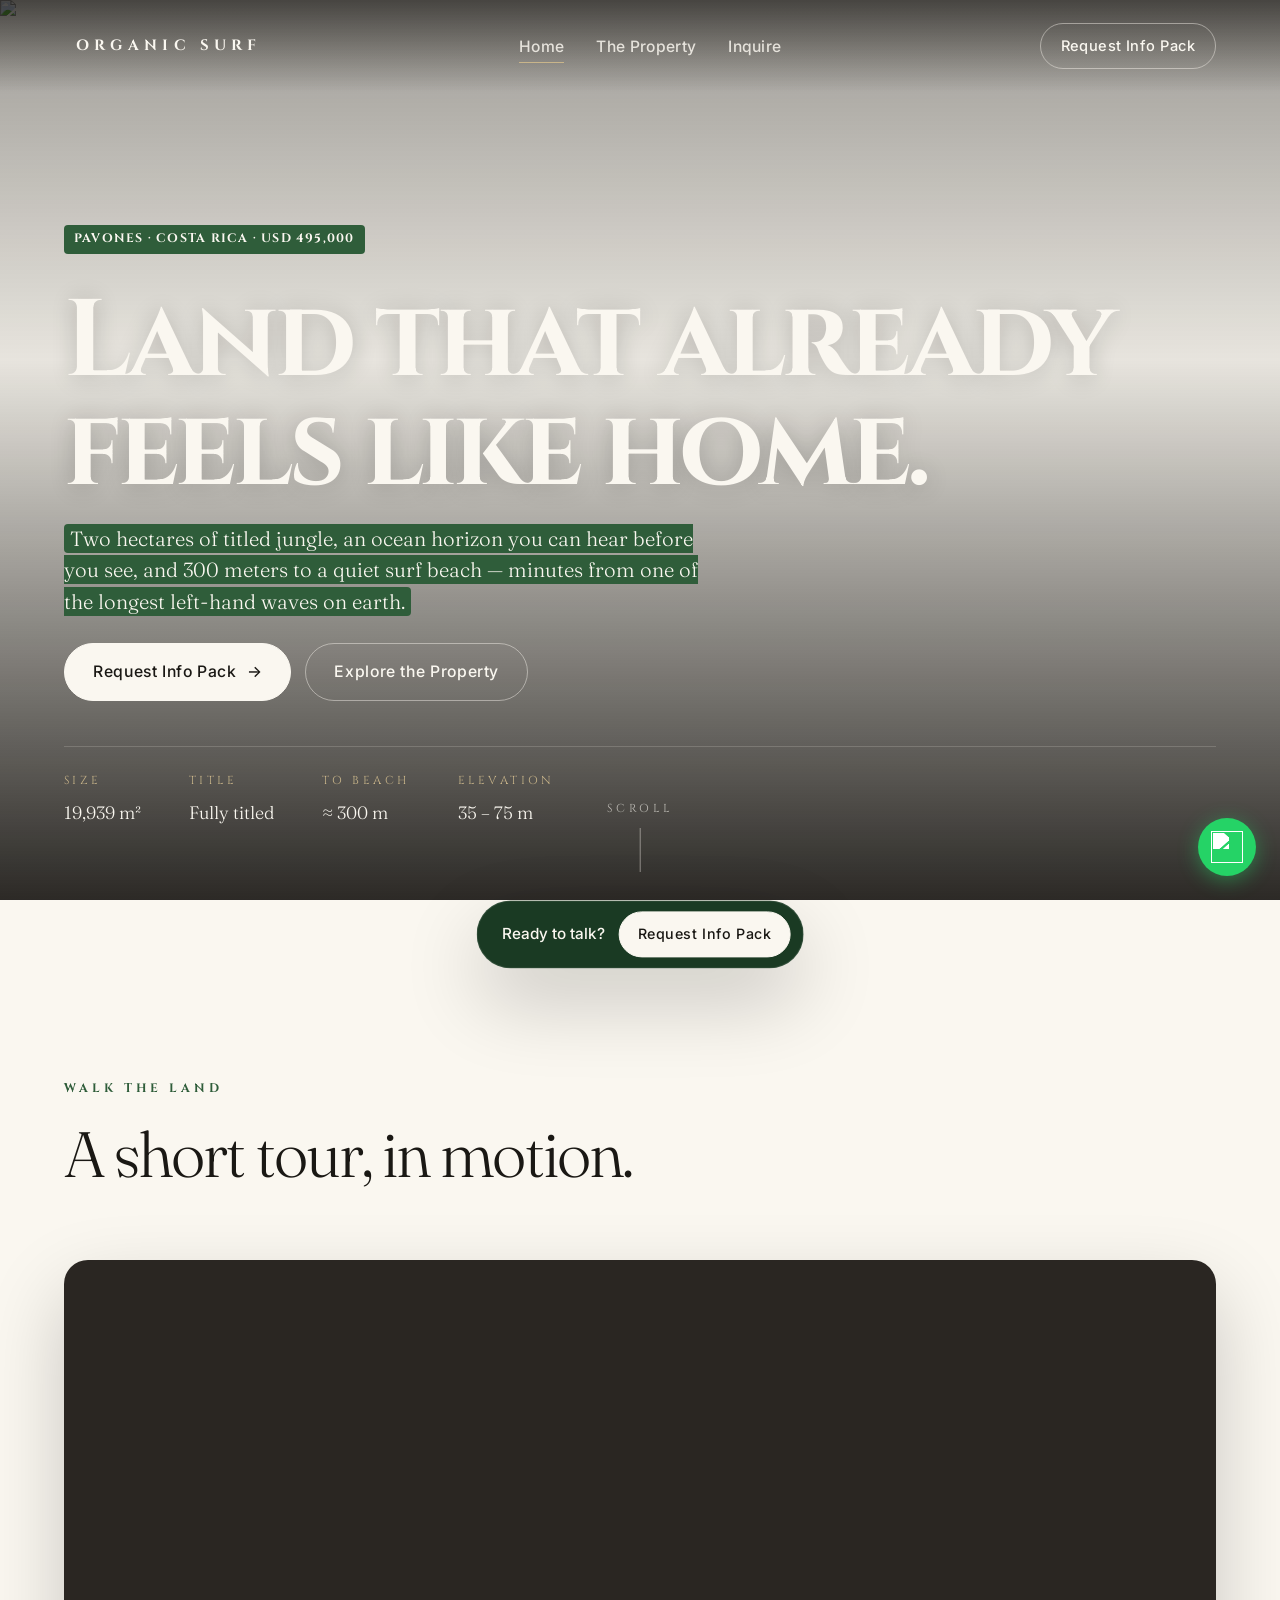
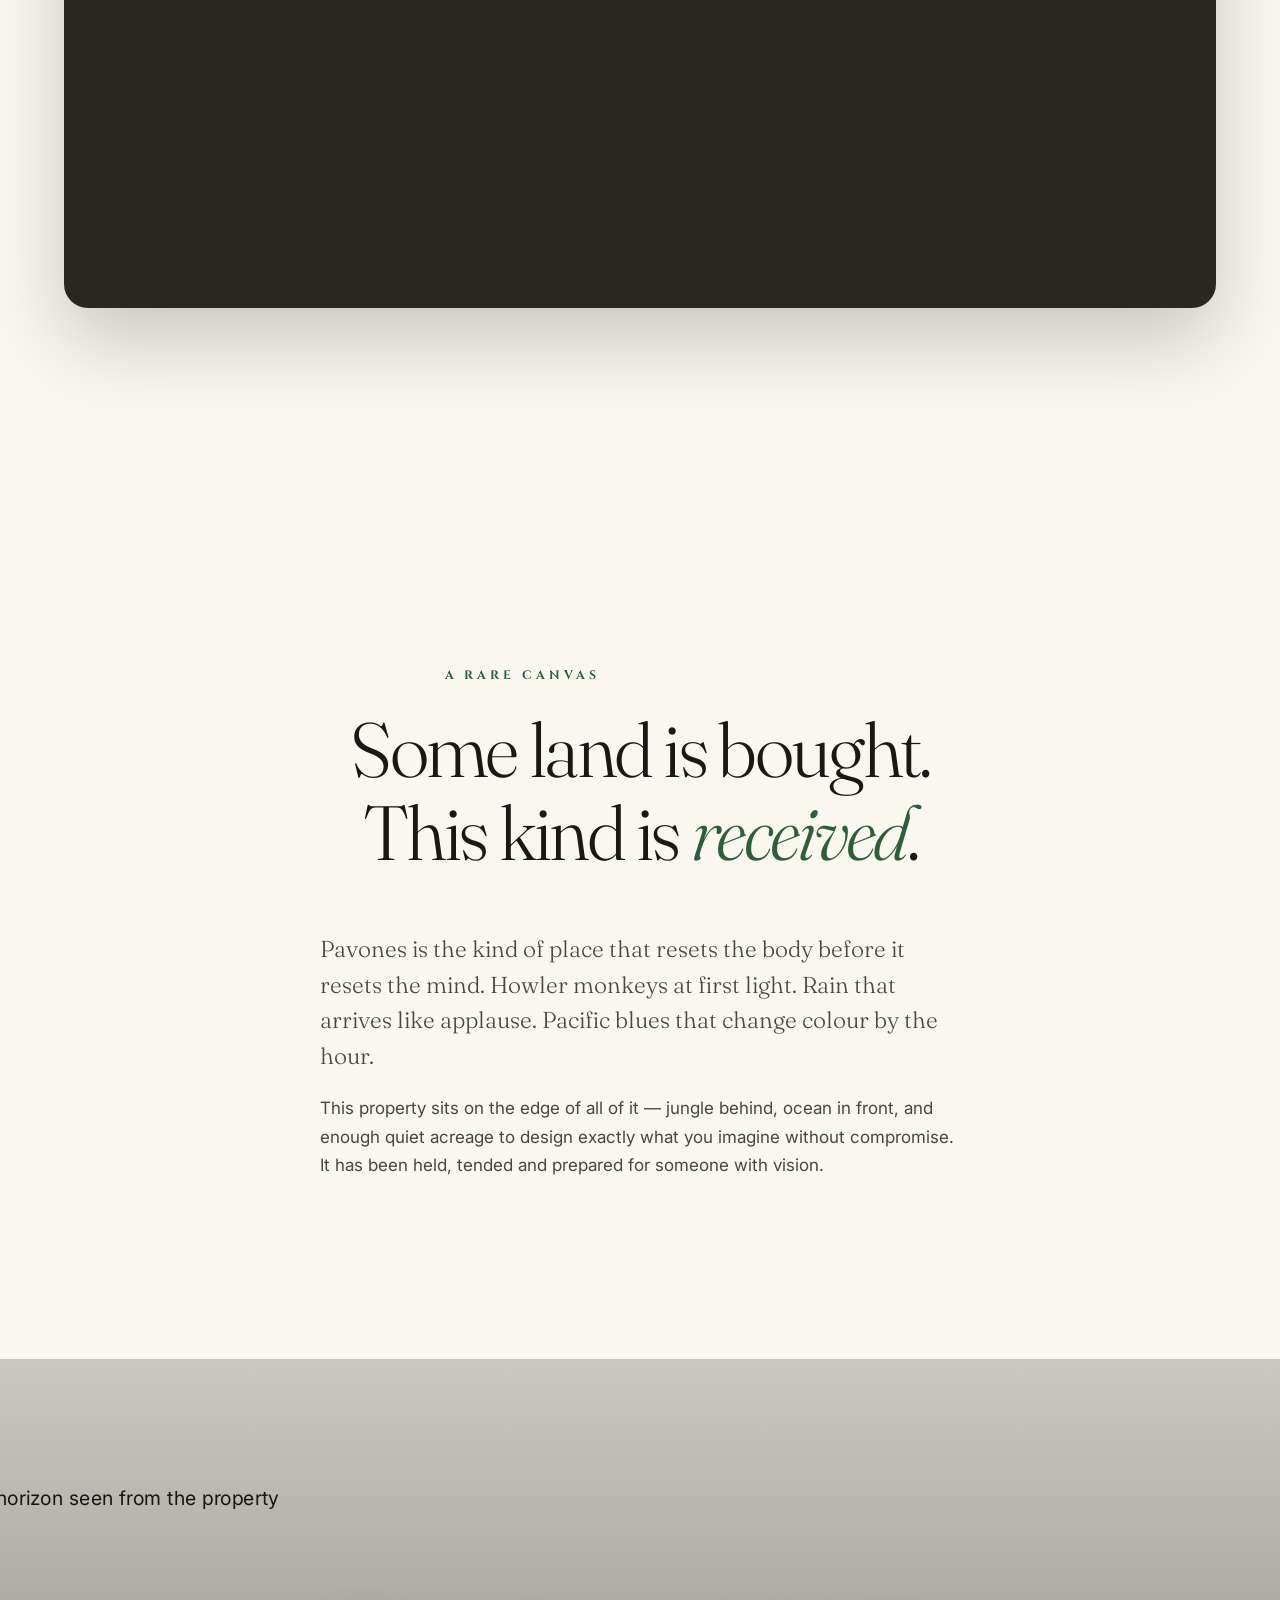
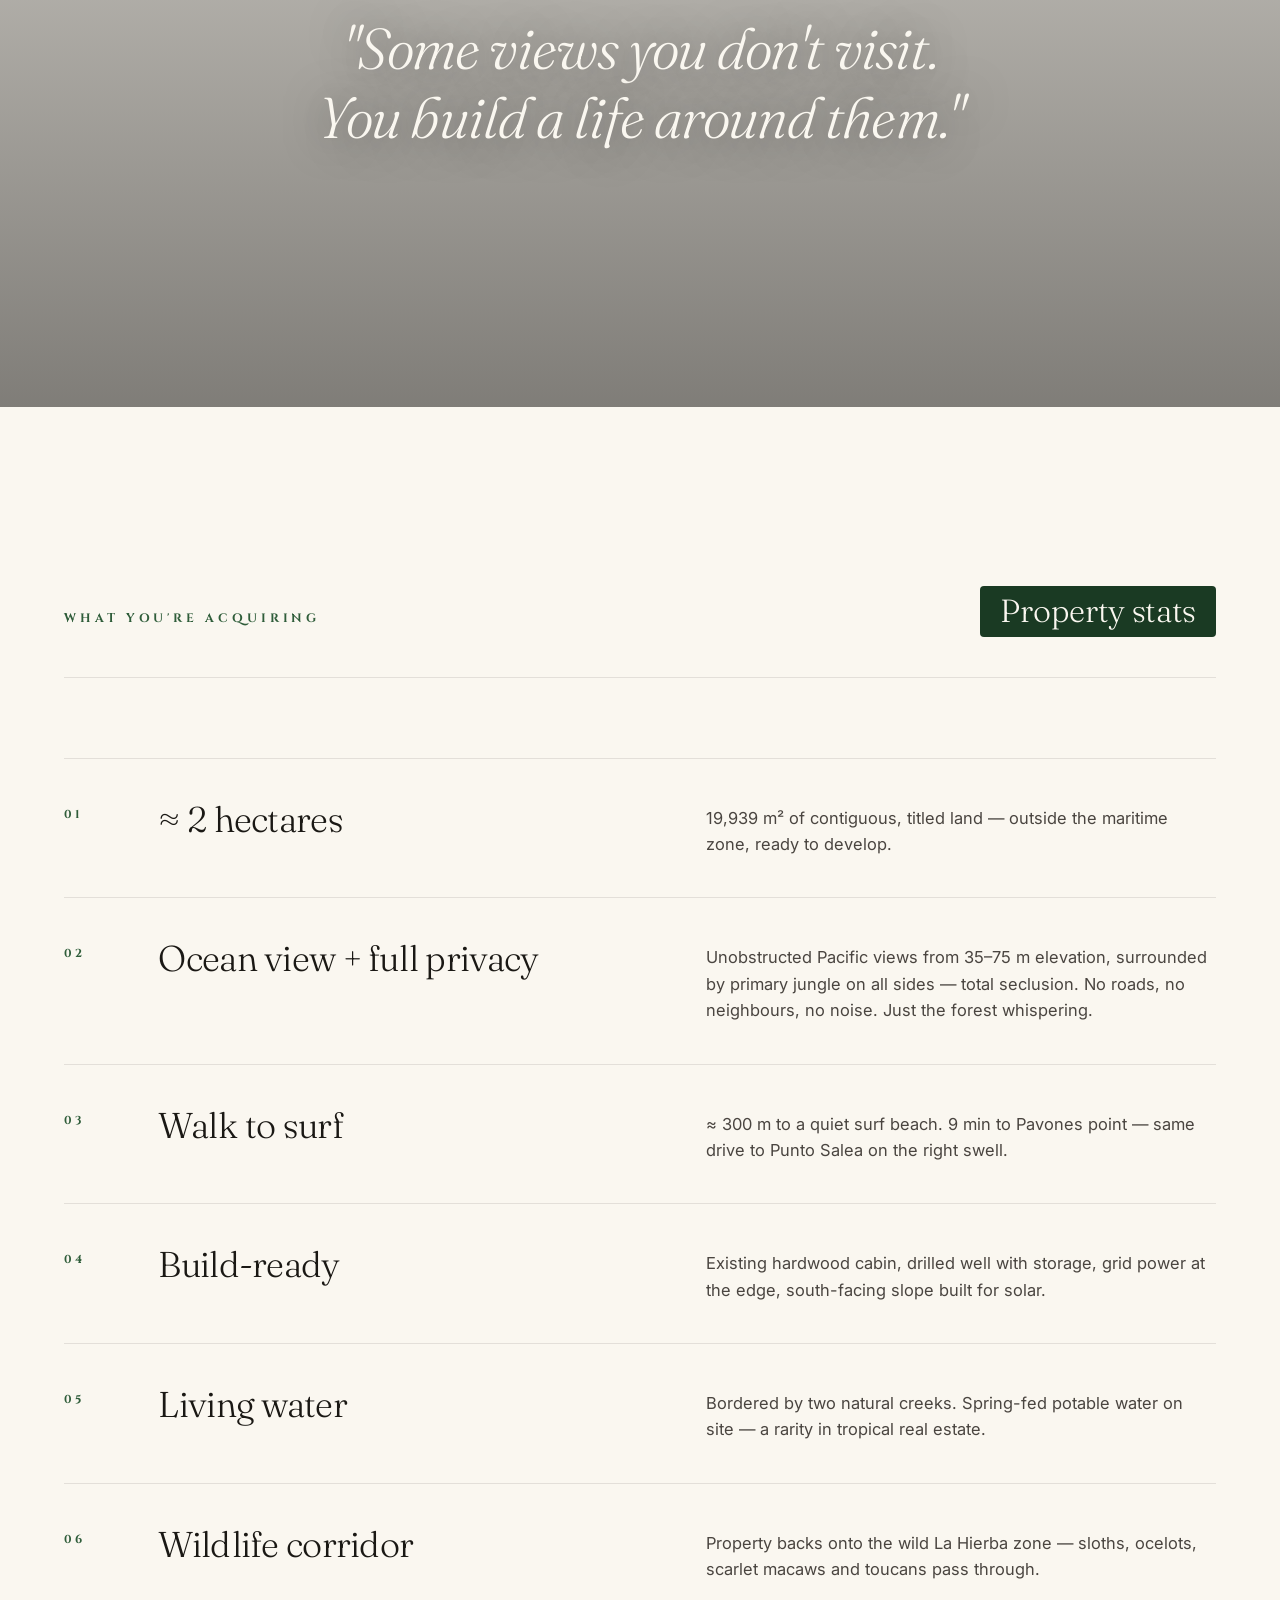
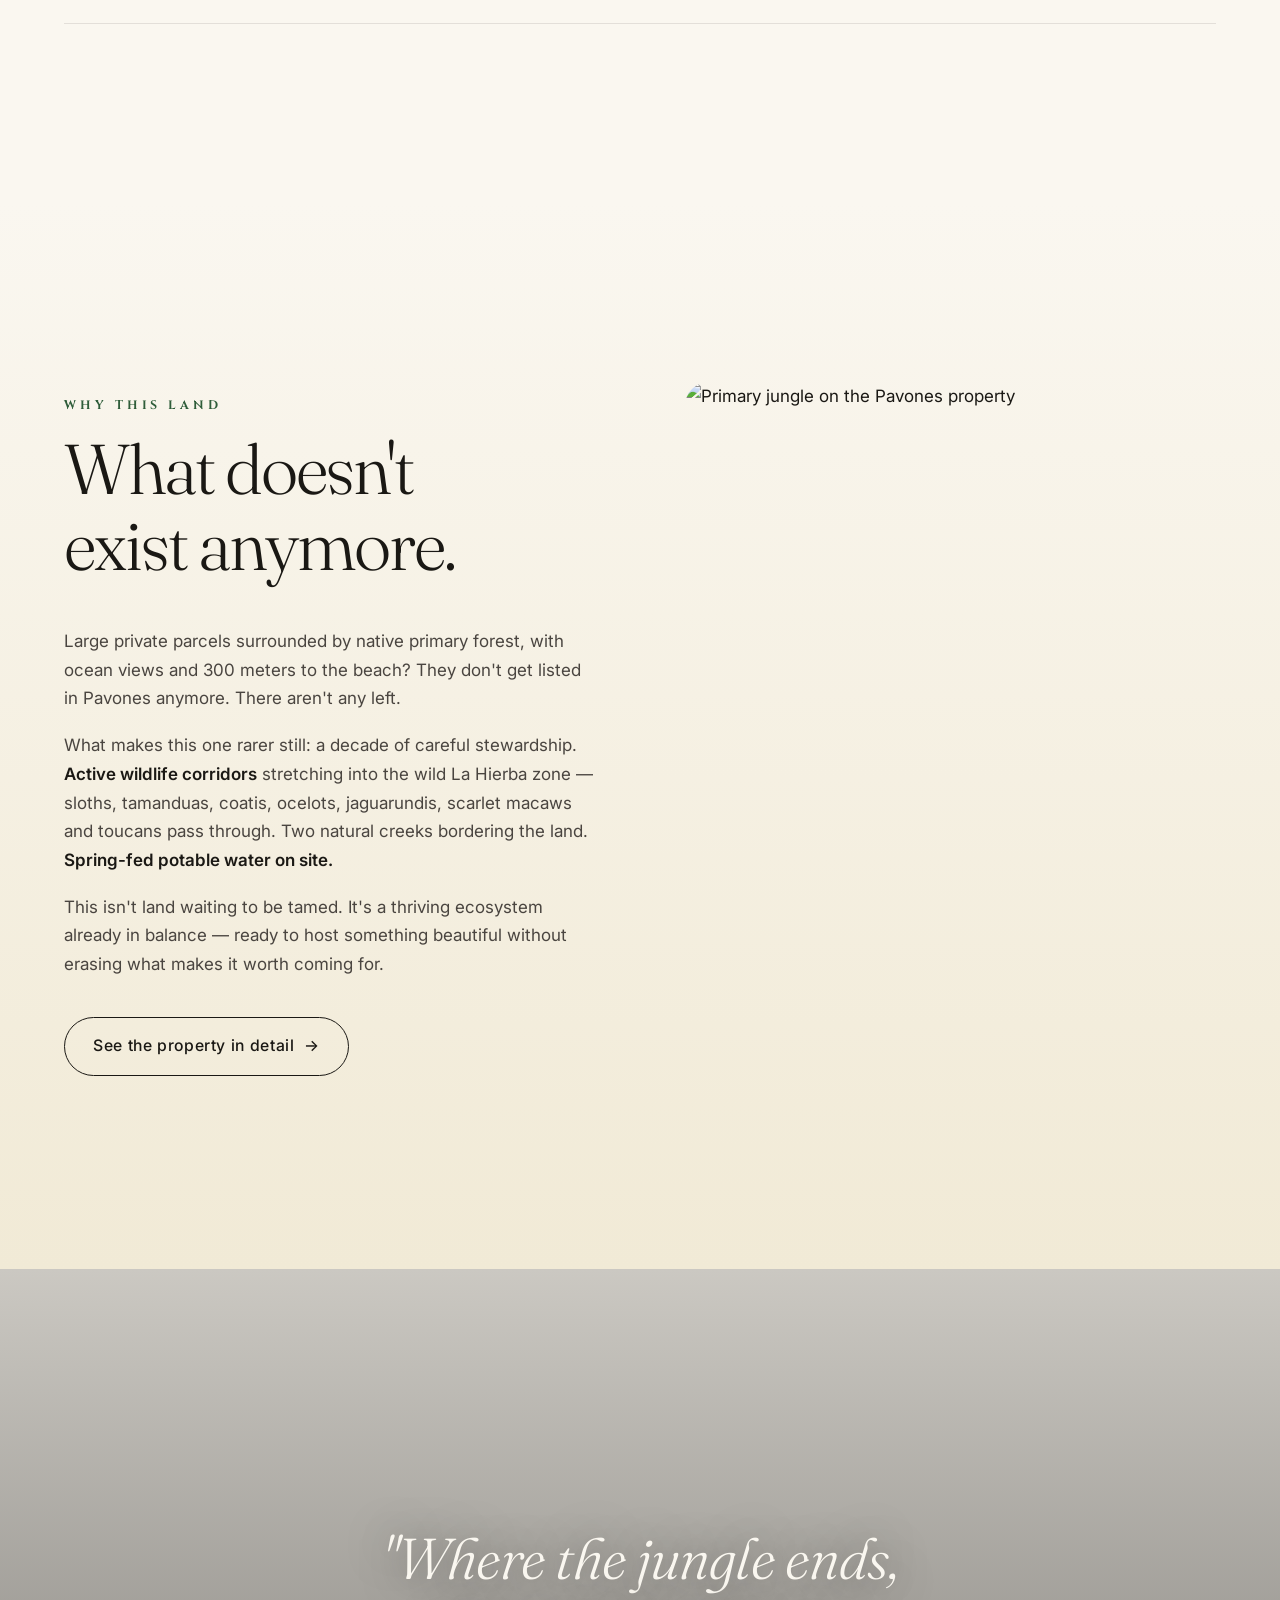
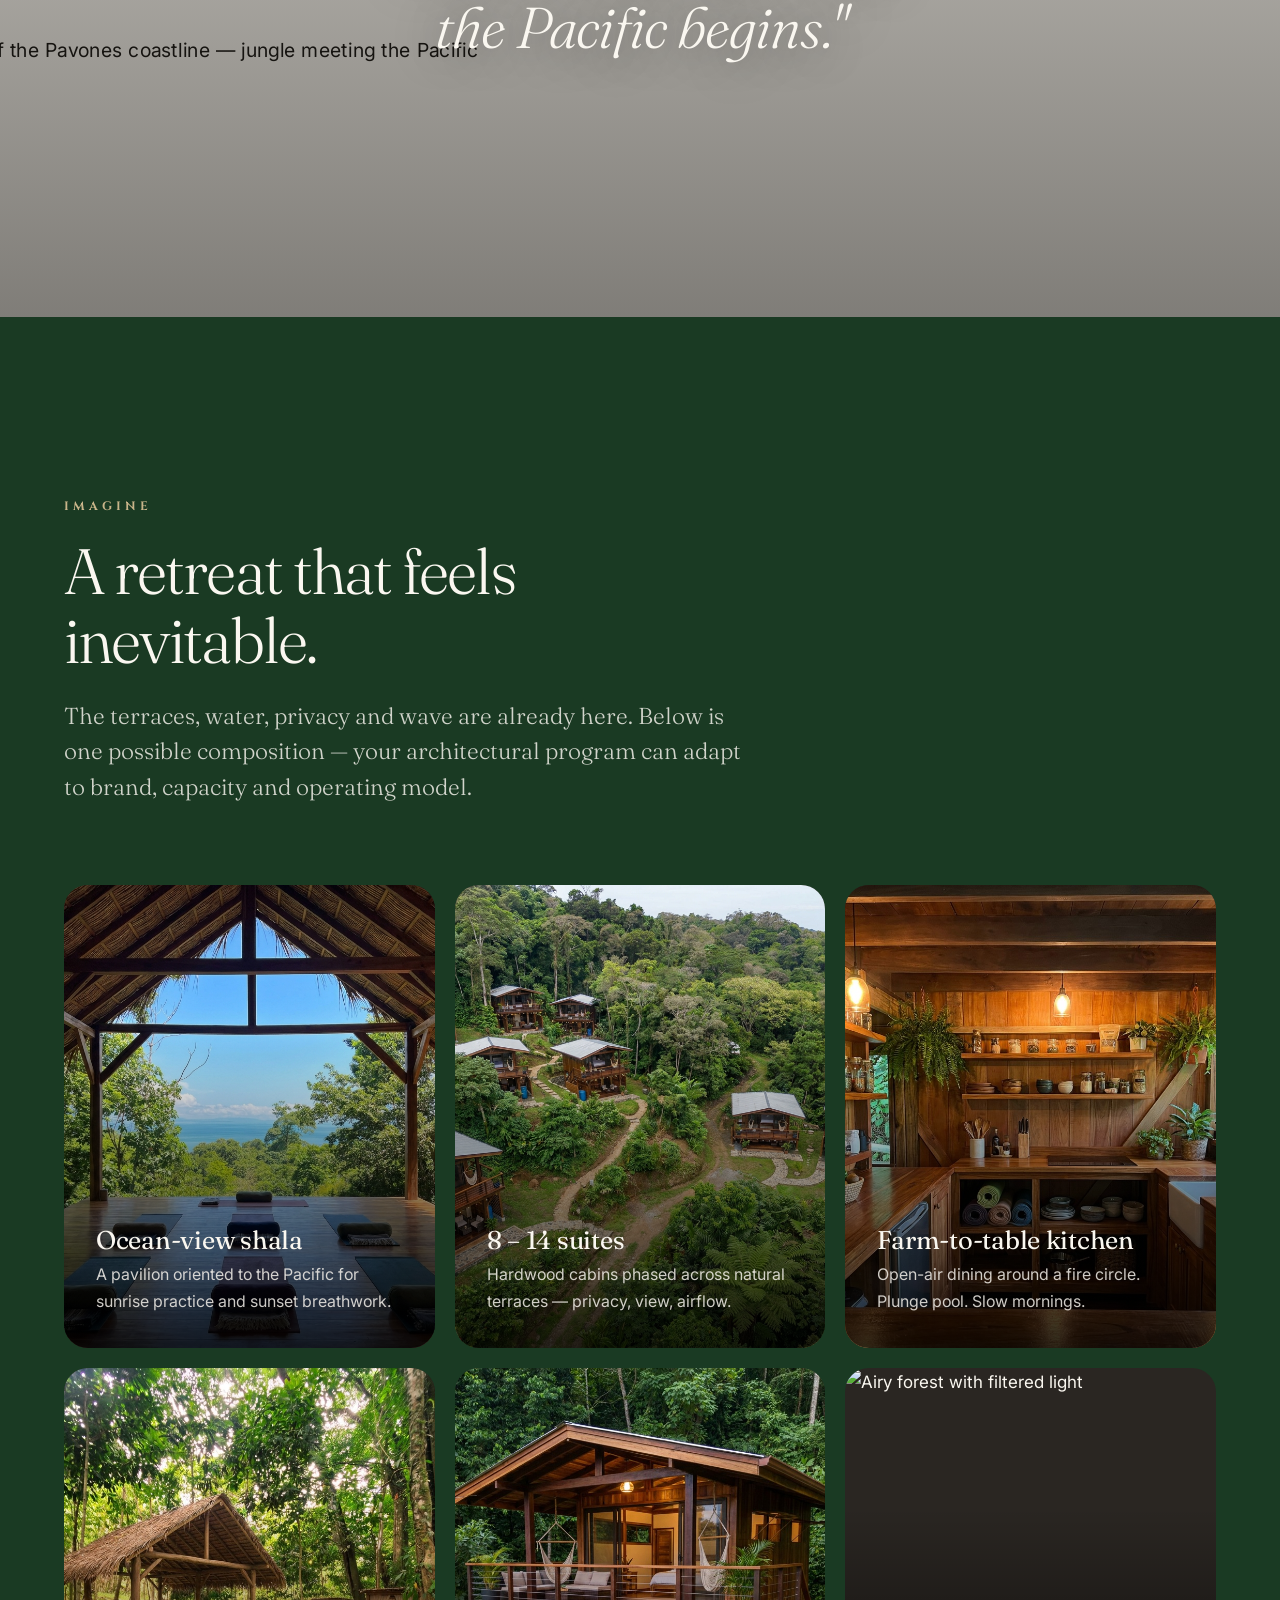
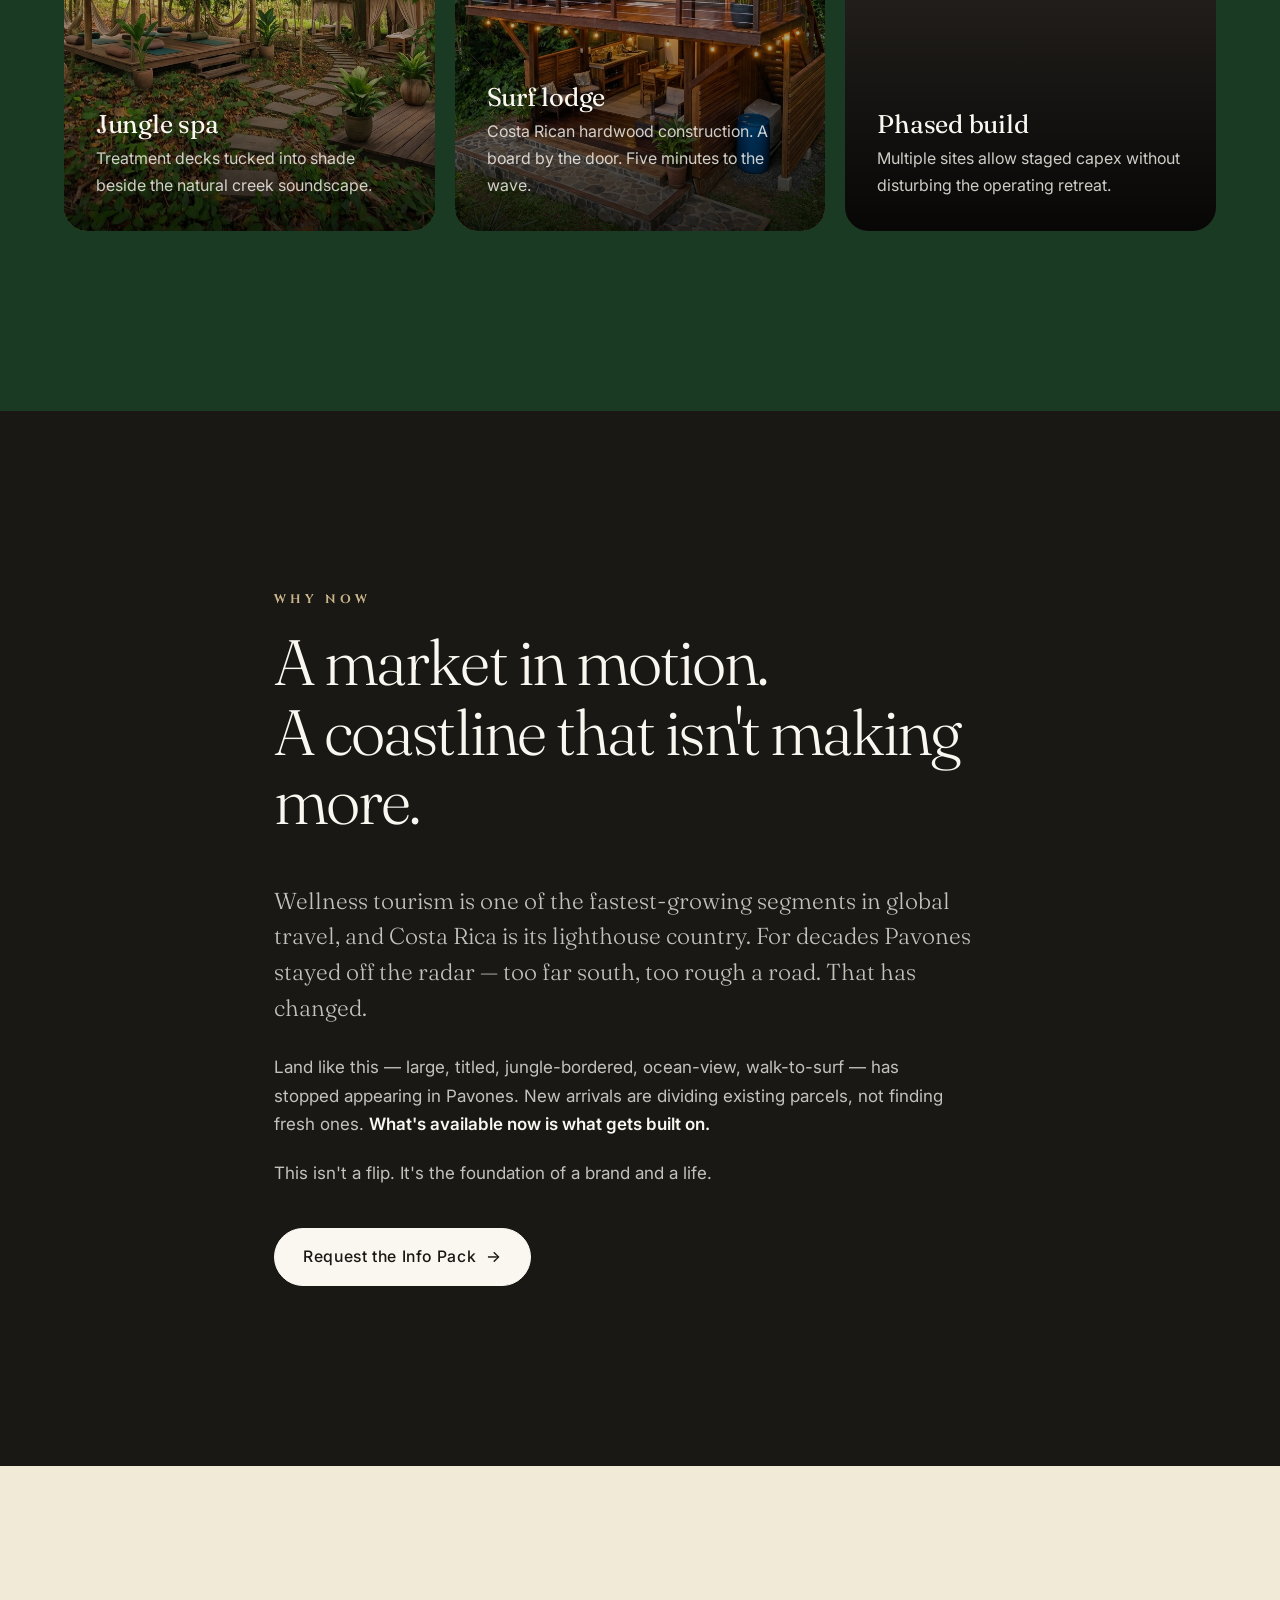
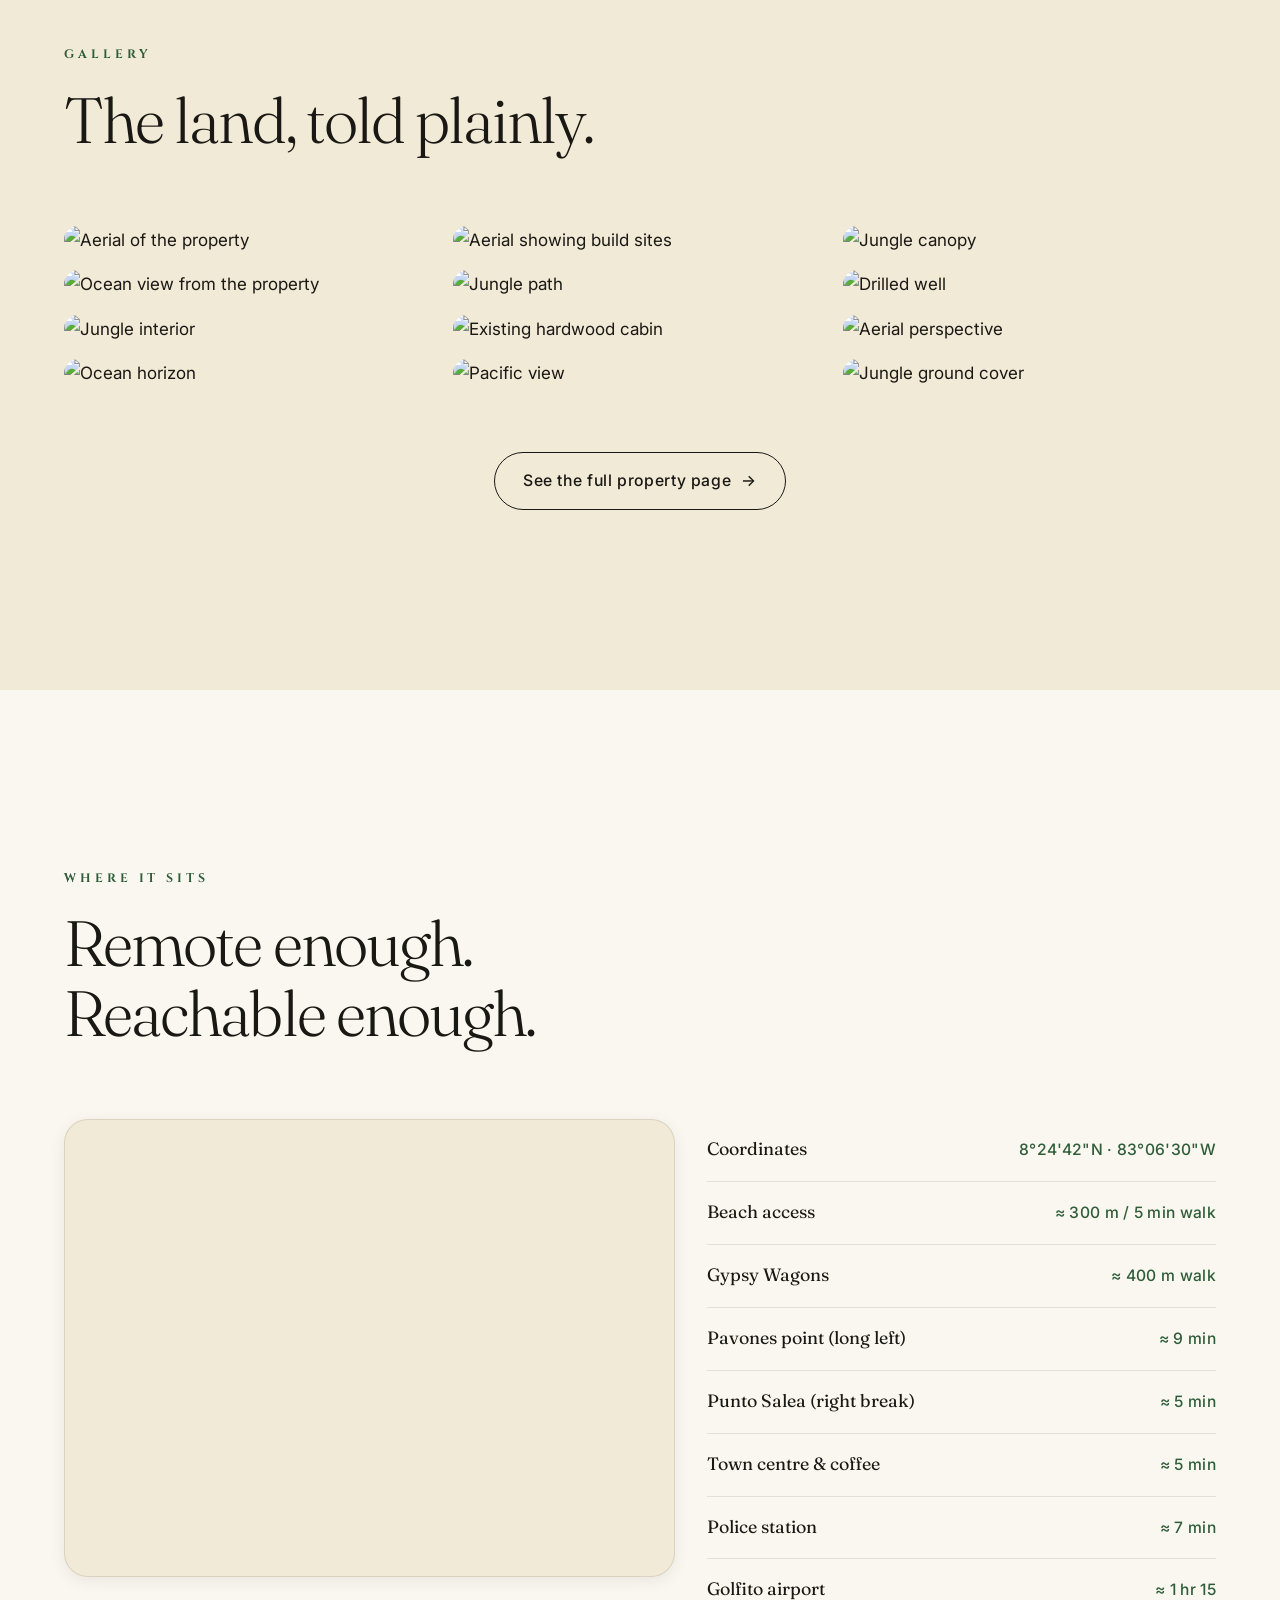
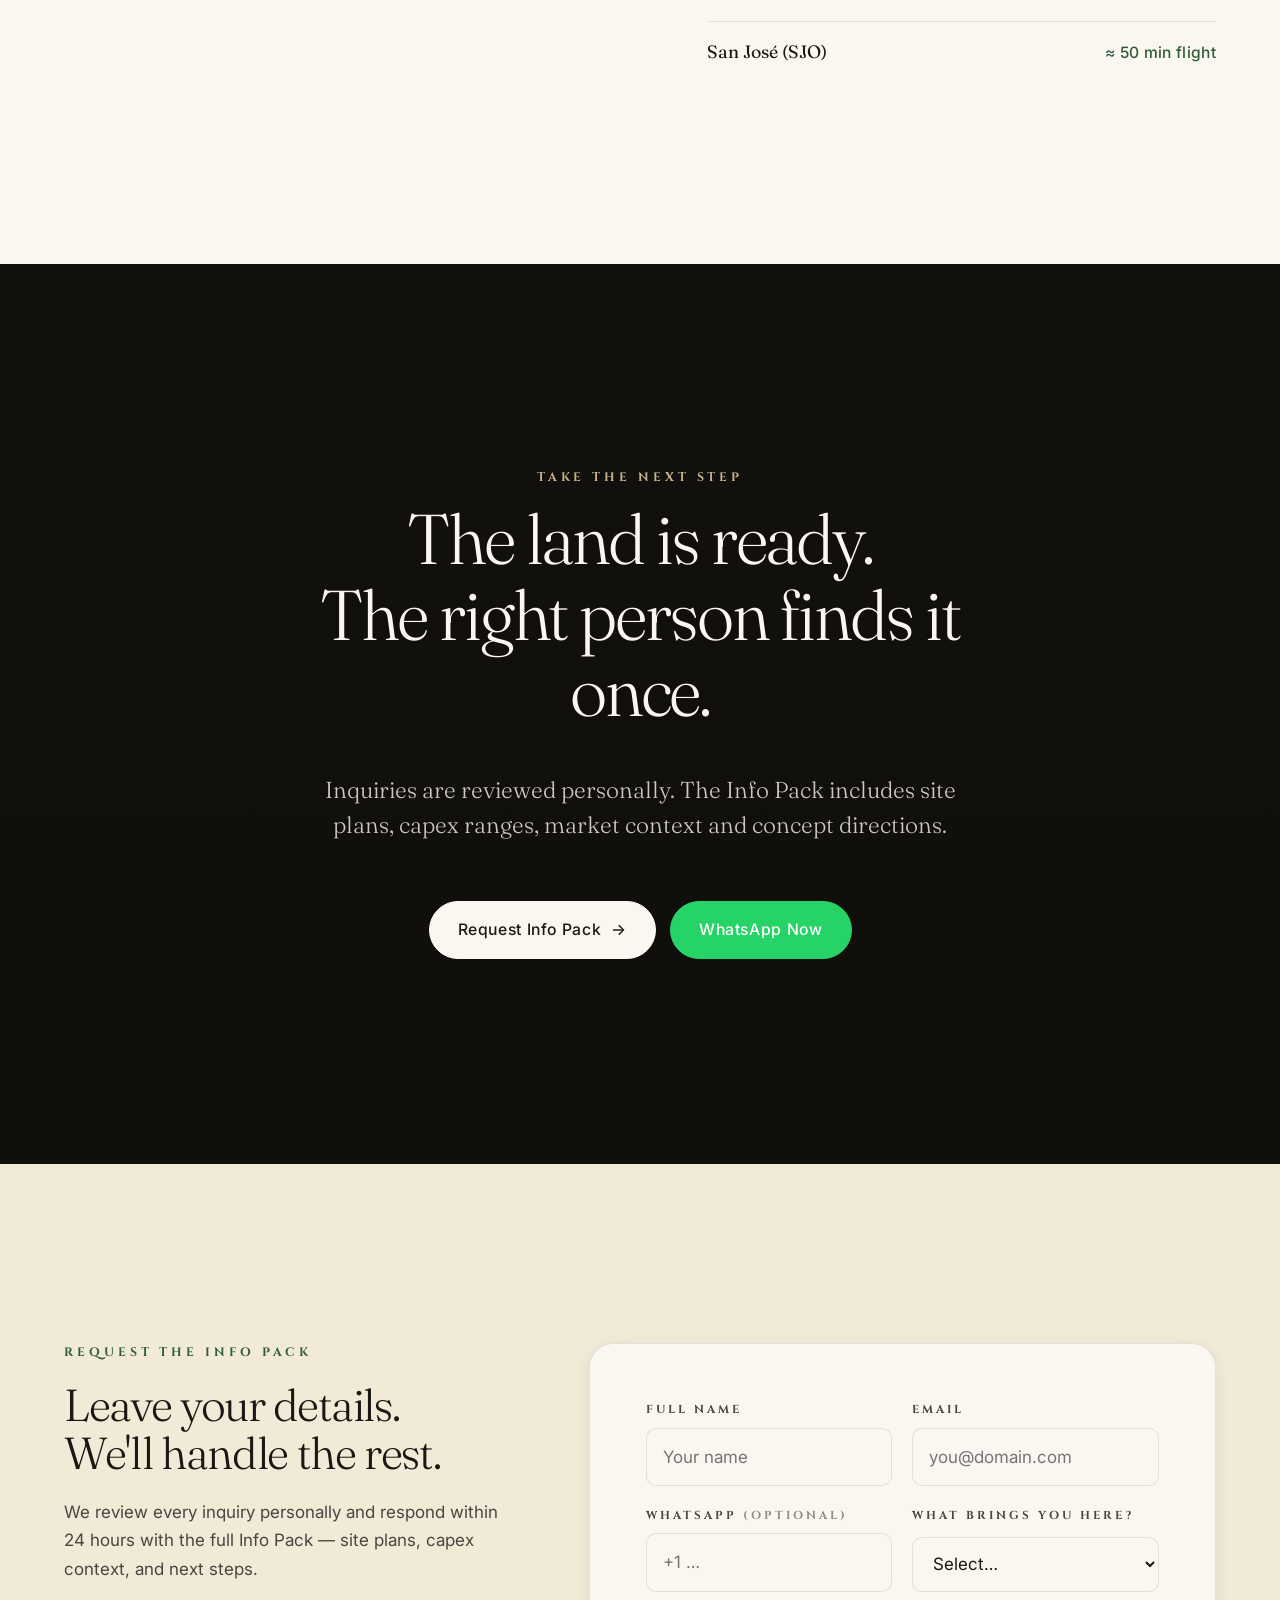
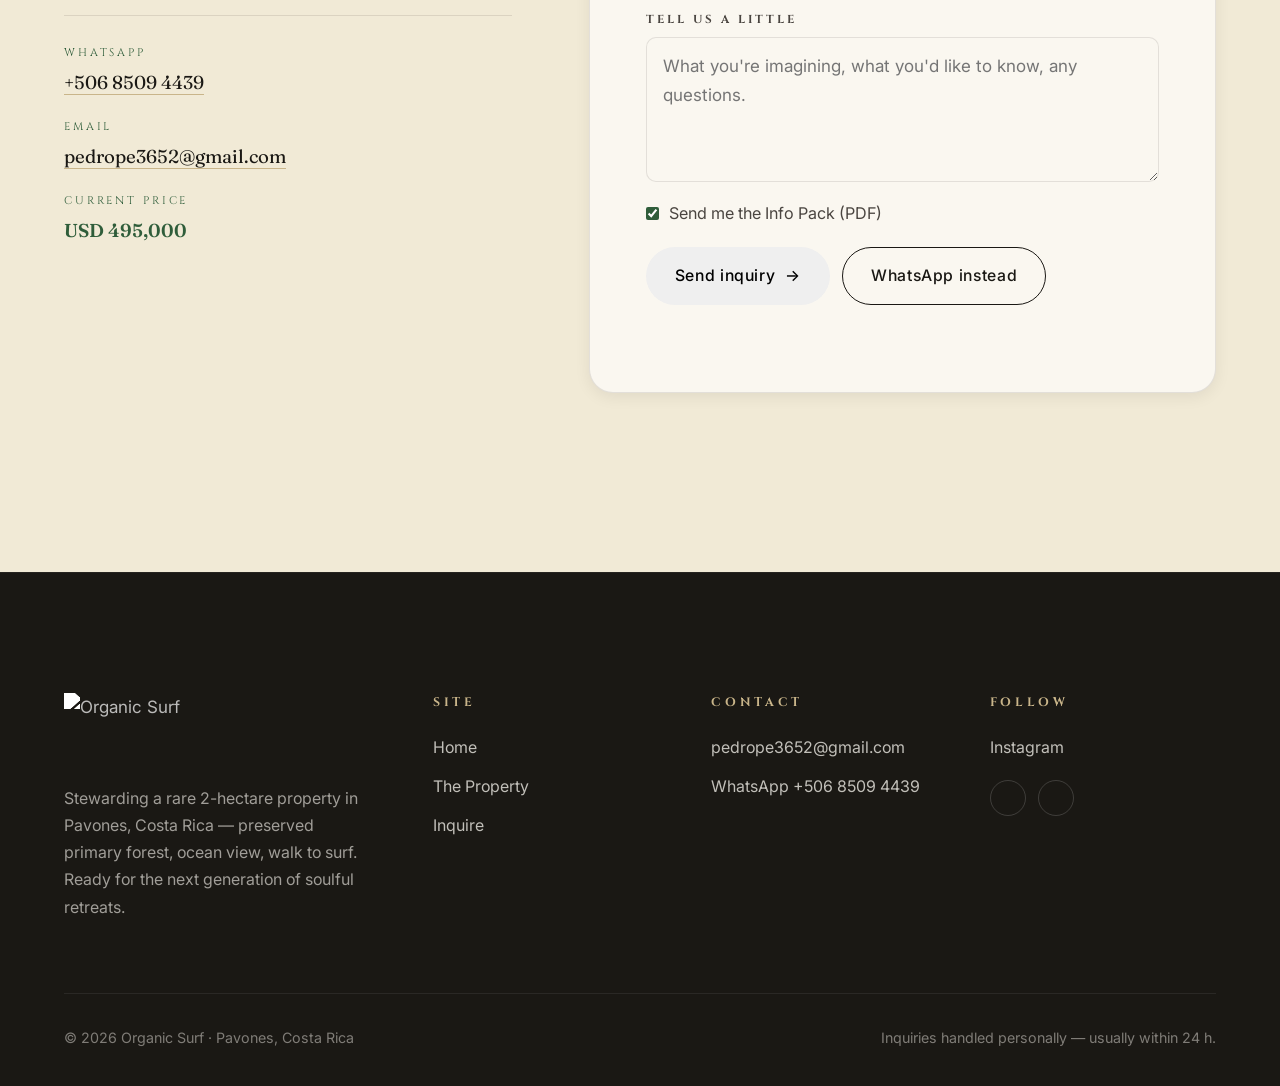
==== commit 92adae5a: "Refine hero highlights and home form - Add inline green highlight to hero text on home and property " ====
--- a/index.html
+++ b/index.html
@@ -84,9 +84,9 @@
       <span class="eyebrow on-dark reveal" style="background: var(--green); color: var(--bone); padding: 4px 10px; border-radius: 4px; display: inline-block; width: fit-content; letter-spacing: 0.1em;">Pavones · Costa Rica · USD 495,000</span>
       <h1 class="reveal delay-1">Land that already<br>feels like home.</h1>
       <p class="lede reveal delay-2">
-        Two hectares of titled jungle, an ocean horizon you can hear before you see,
+        <span style="background: var(--green); color: var(--bone); padding: 2px 6px; border-radius: 4px; display: inline;">Two hectares of titled jungle, an ocean horizon you can hear before you see,
         and 300 meters to a quiet surf beach — minutes from one of the longest
-        left-hand waves on earth.
+        left-hand waves on earth.</span>
       </p>
       <div class="hero-cta reveal delay-3">
         <a href="#inquiry" class="btn btn-primary">Request Info Pack <span class="arr">→</span></a>
@@ -447,6 +447,9 @@
             <label for="inq-message">Tell us a little</label>
             <textarea id="inq-message" name="message" rows="4" placeholder="What you're imagining, what you'd like to know, any questions."></textarea>
           </div>
+          <div class="checkrow" style="margin-top: 18px;">
+            <label><input type="checkbox" name="request_info_pack" value="yes" checked> Send me the Info Pack (PDF)</label>
+          </div>
           <div class="form-actions" style="margin-top: 20px;">
             <button type="submit" class="btn btn-dark">Send inquiry <span class="arr">→</span></button>
             <a class="btn btn-outline-dark" href="https://wa.me/50685094439?text=Hi%2C+I%27m+interested+in+the+Pavones+property.+Please+send+me+the+Info+Pack." target="_blank" rel="noopener">WhatsApp instead</a>
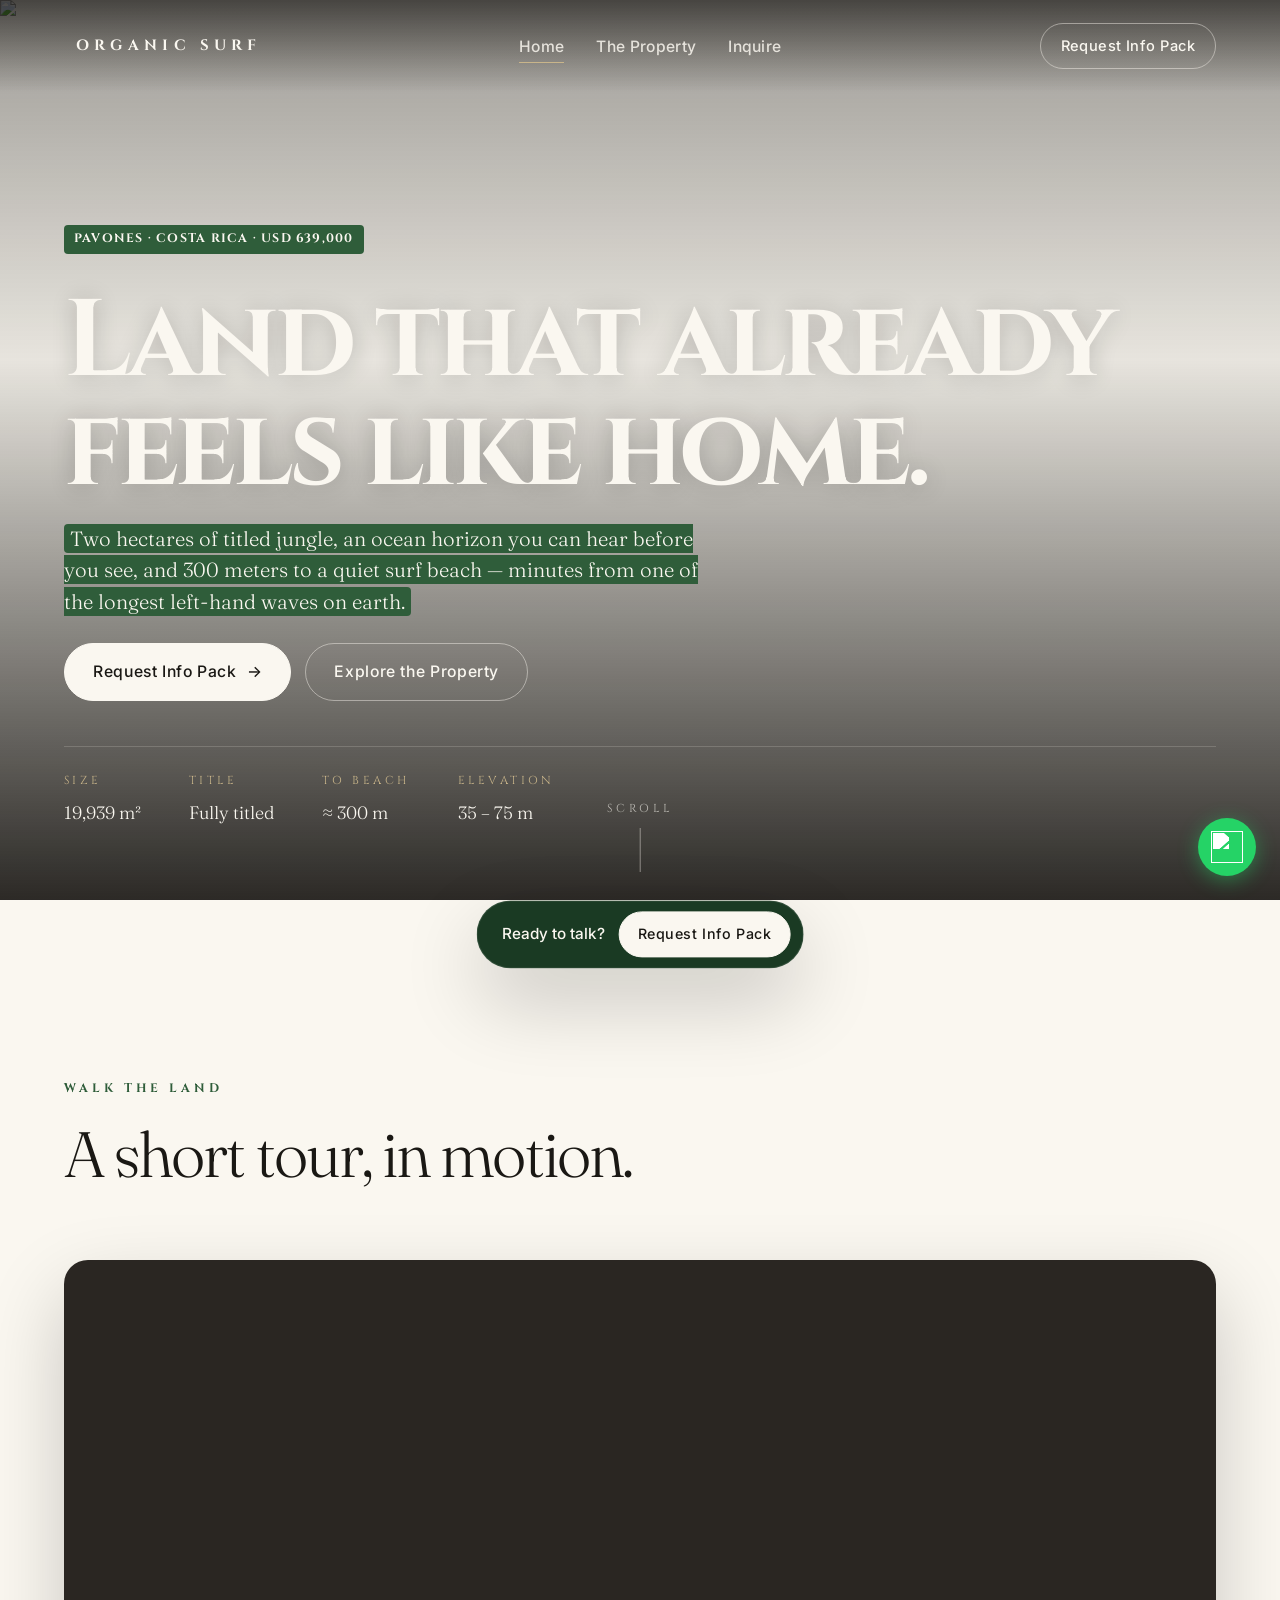
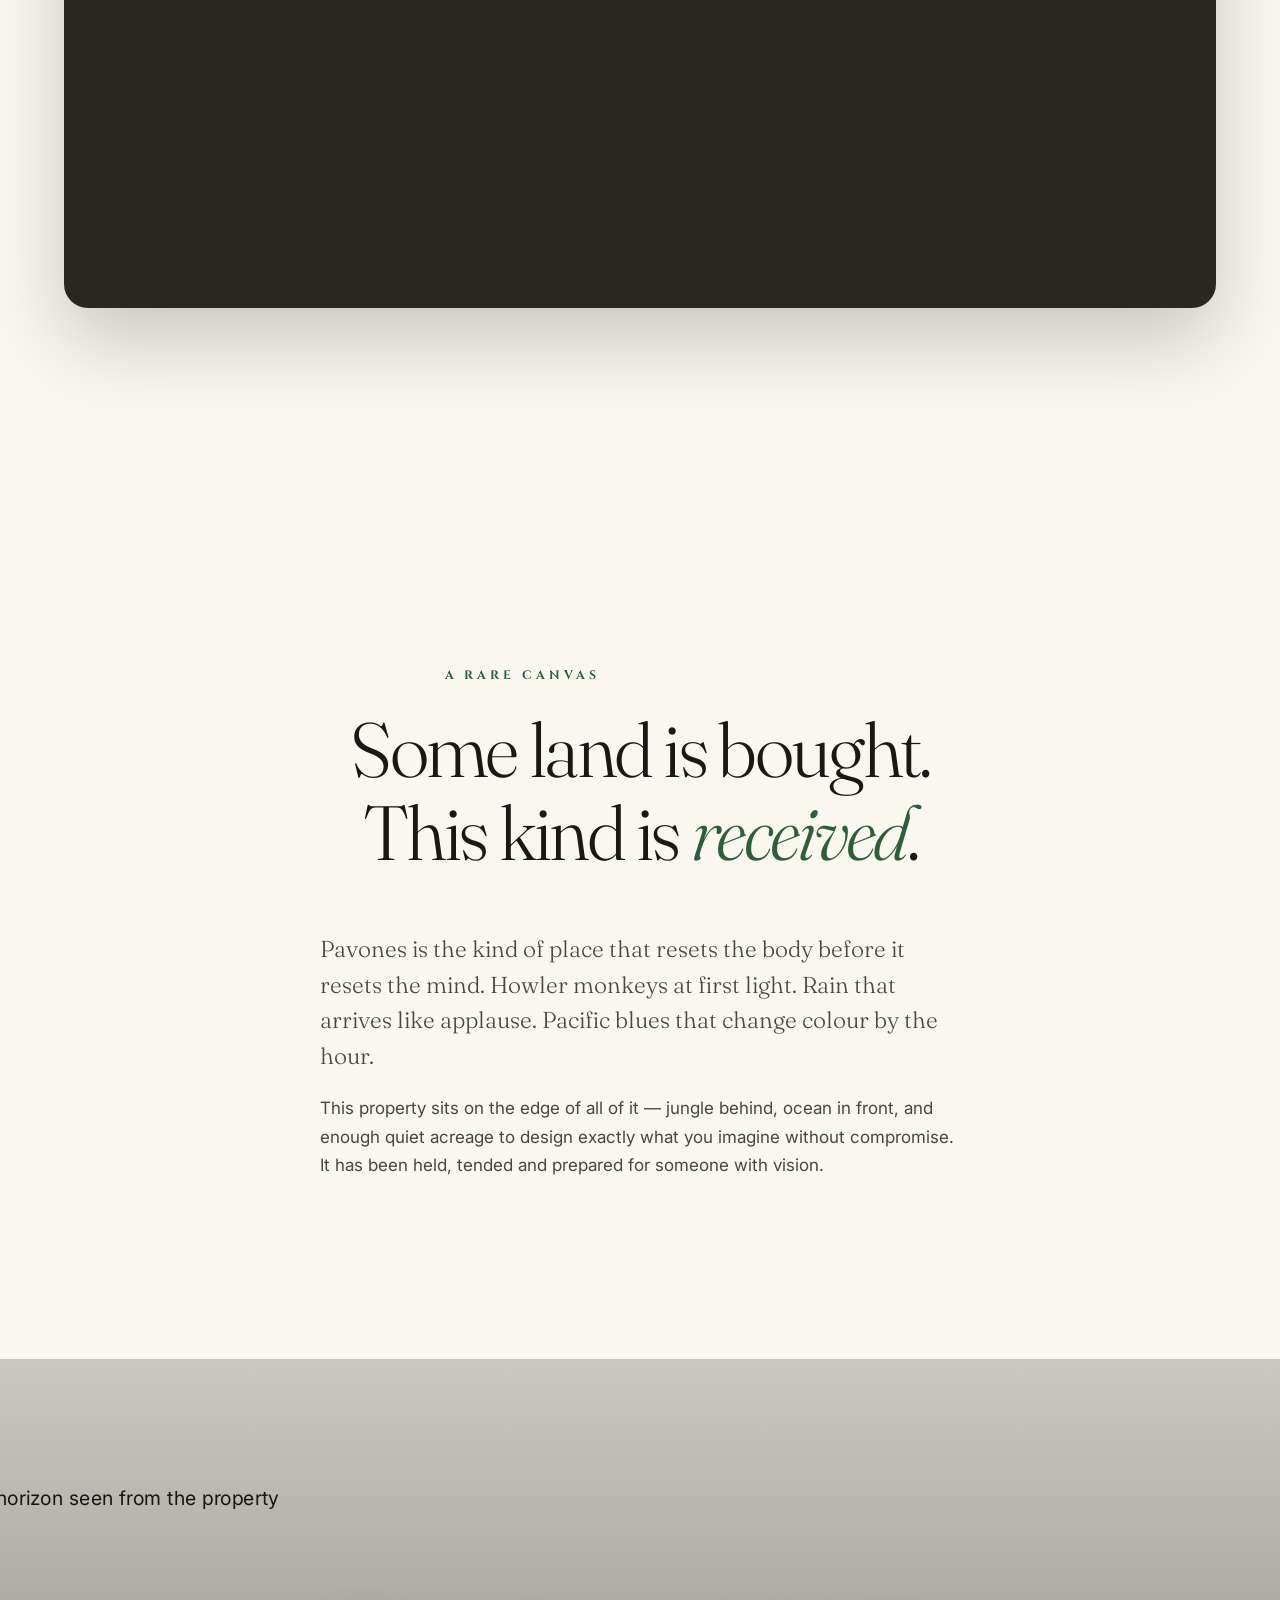
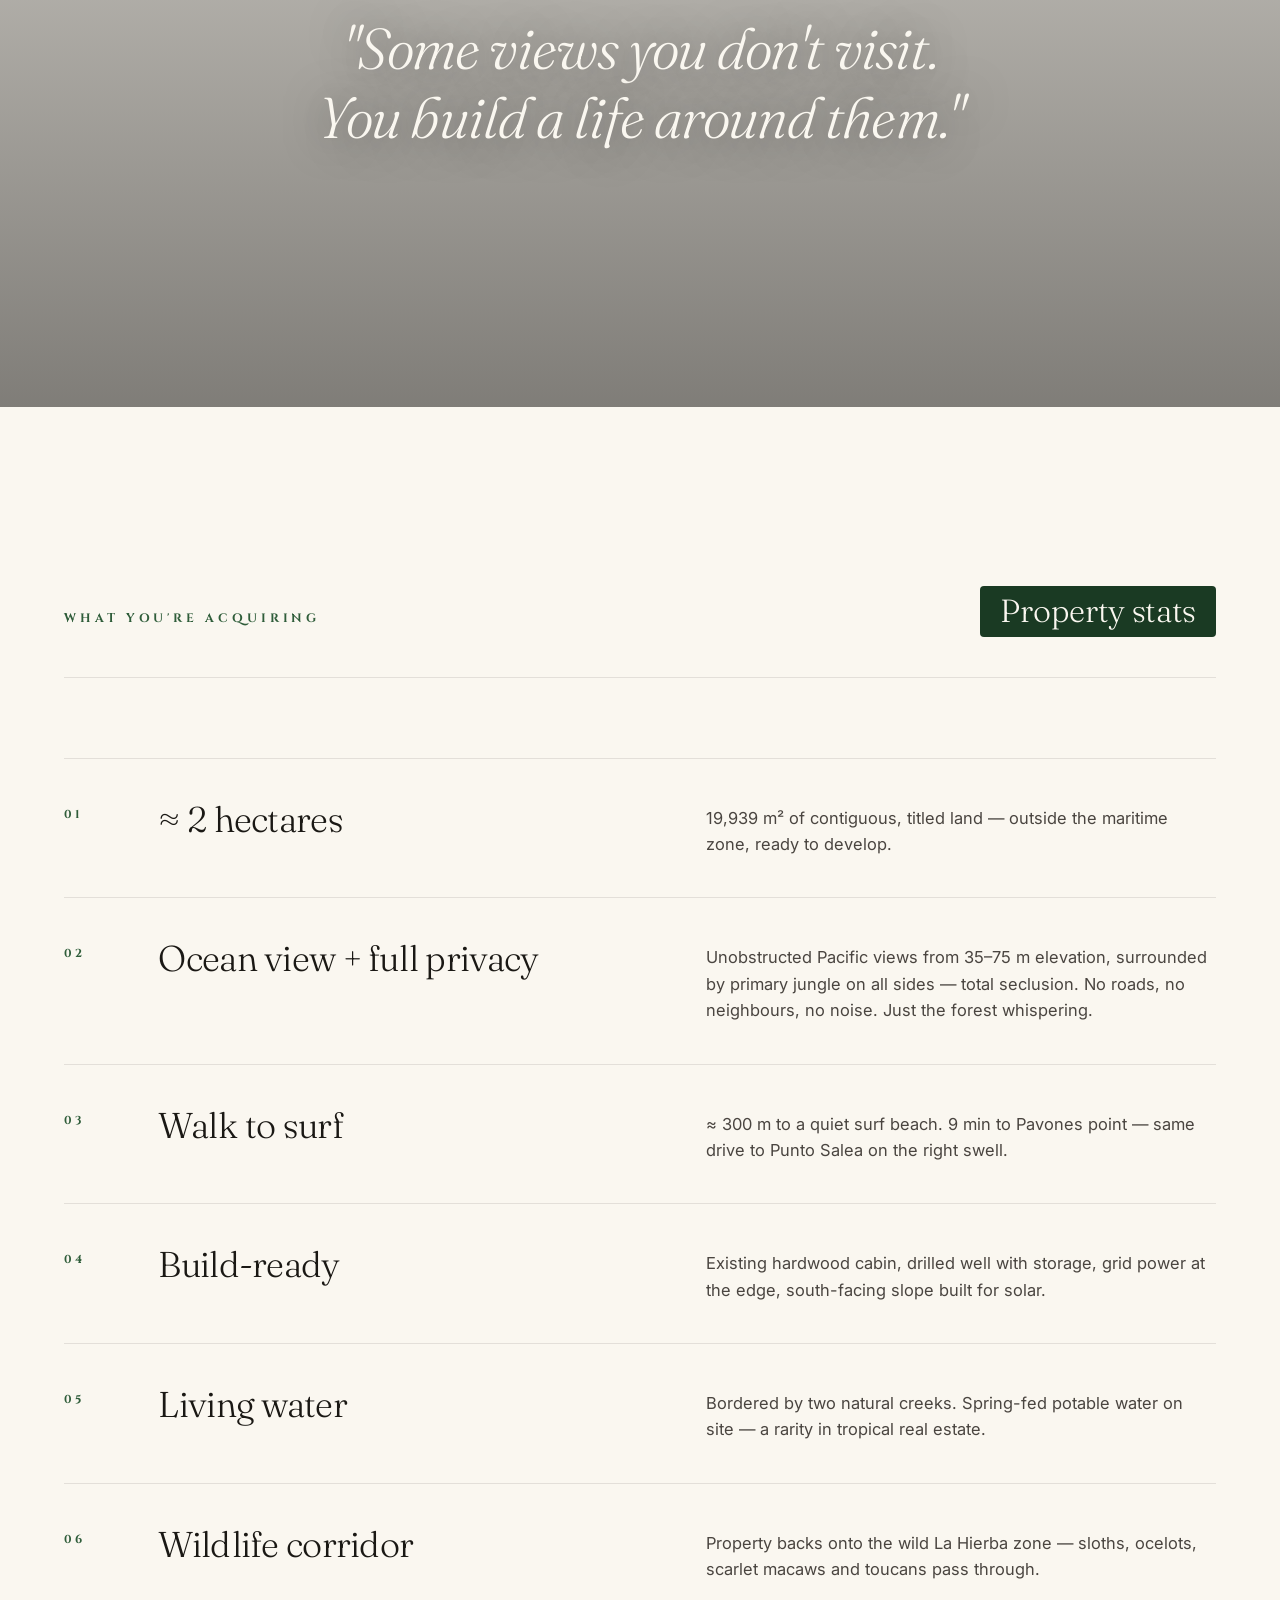
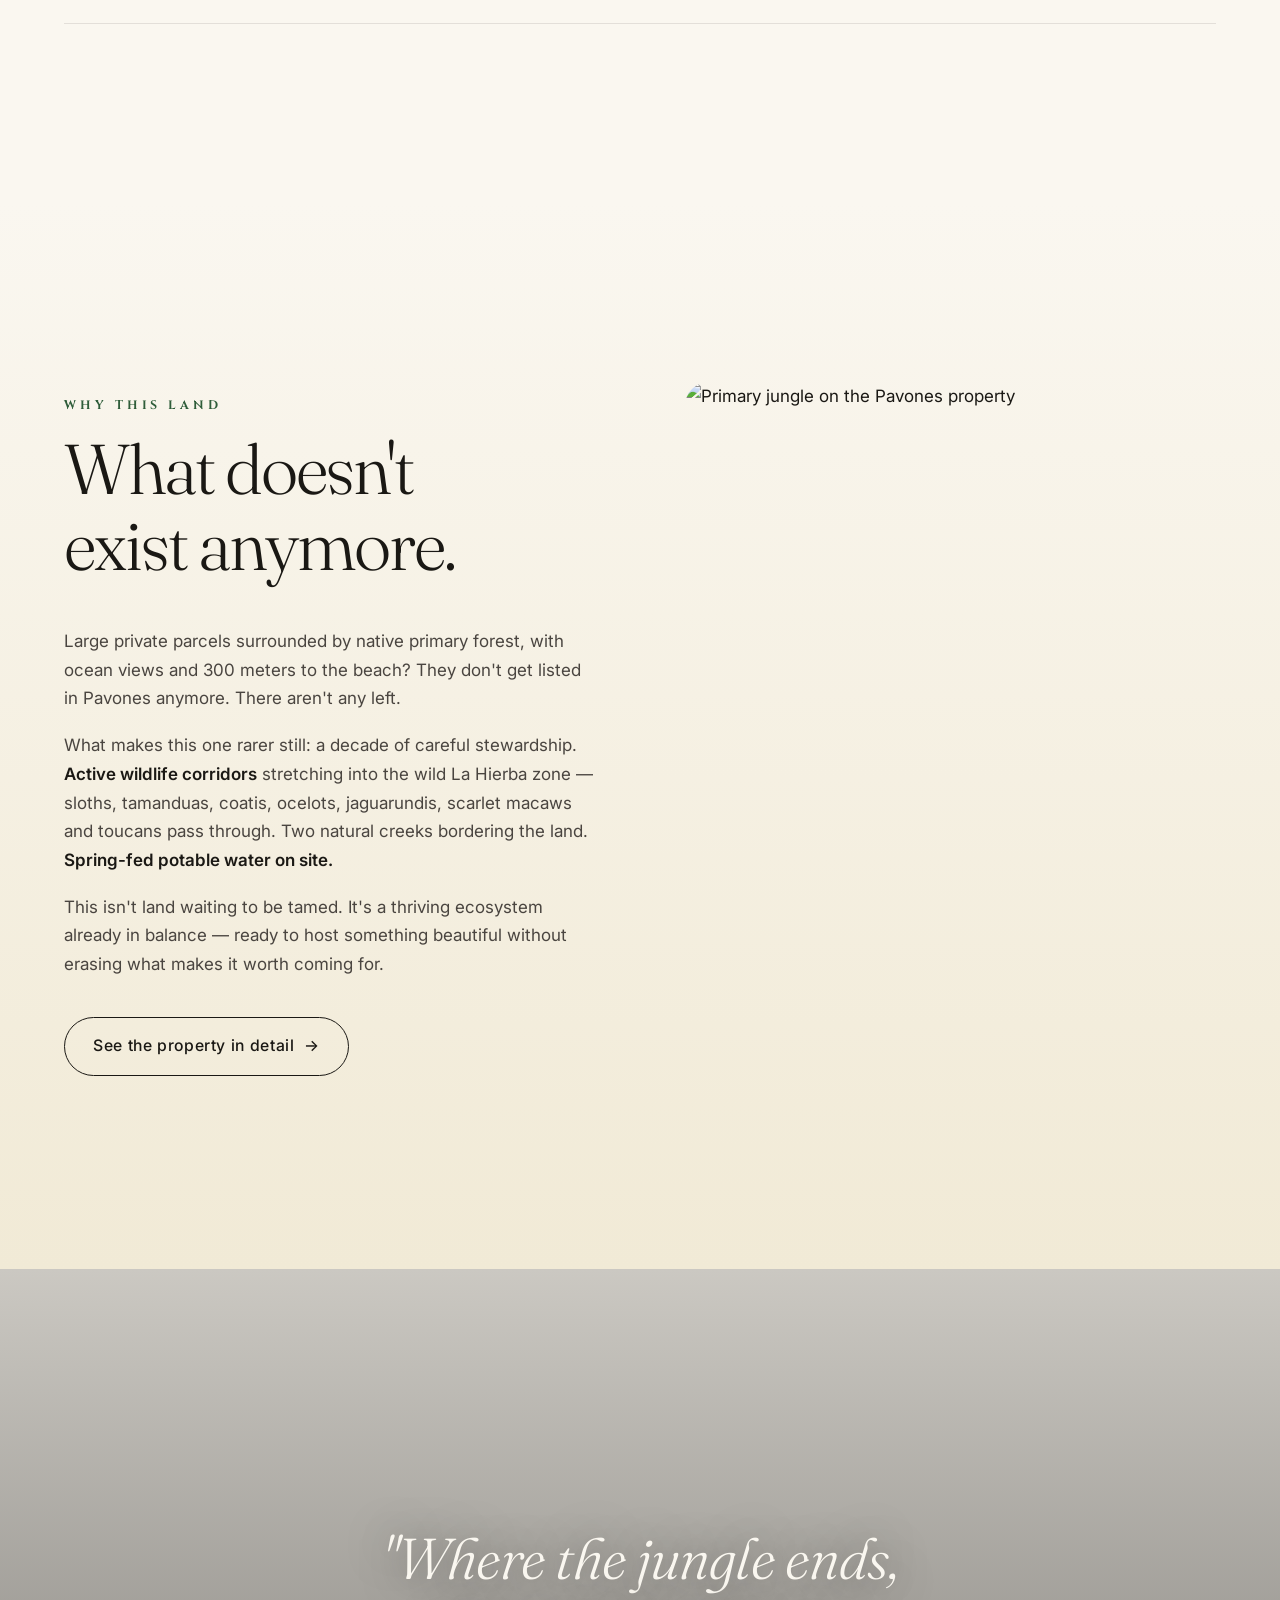
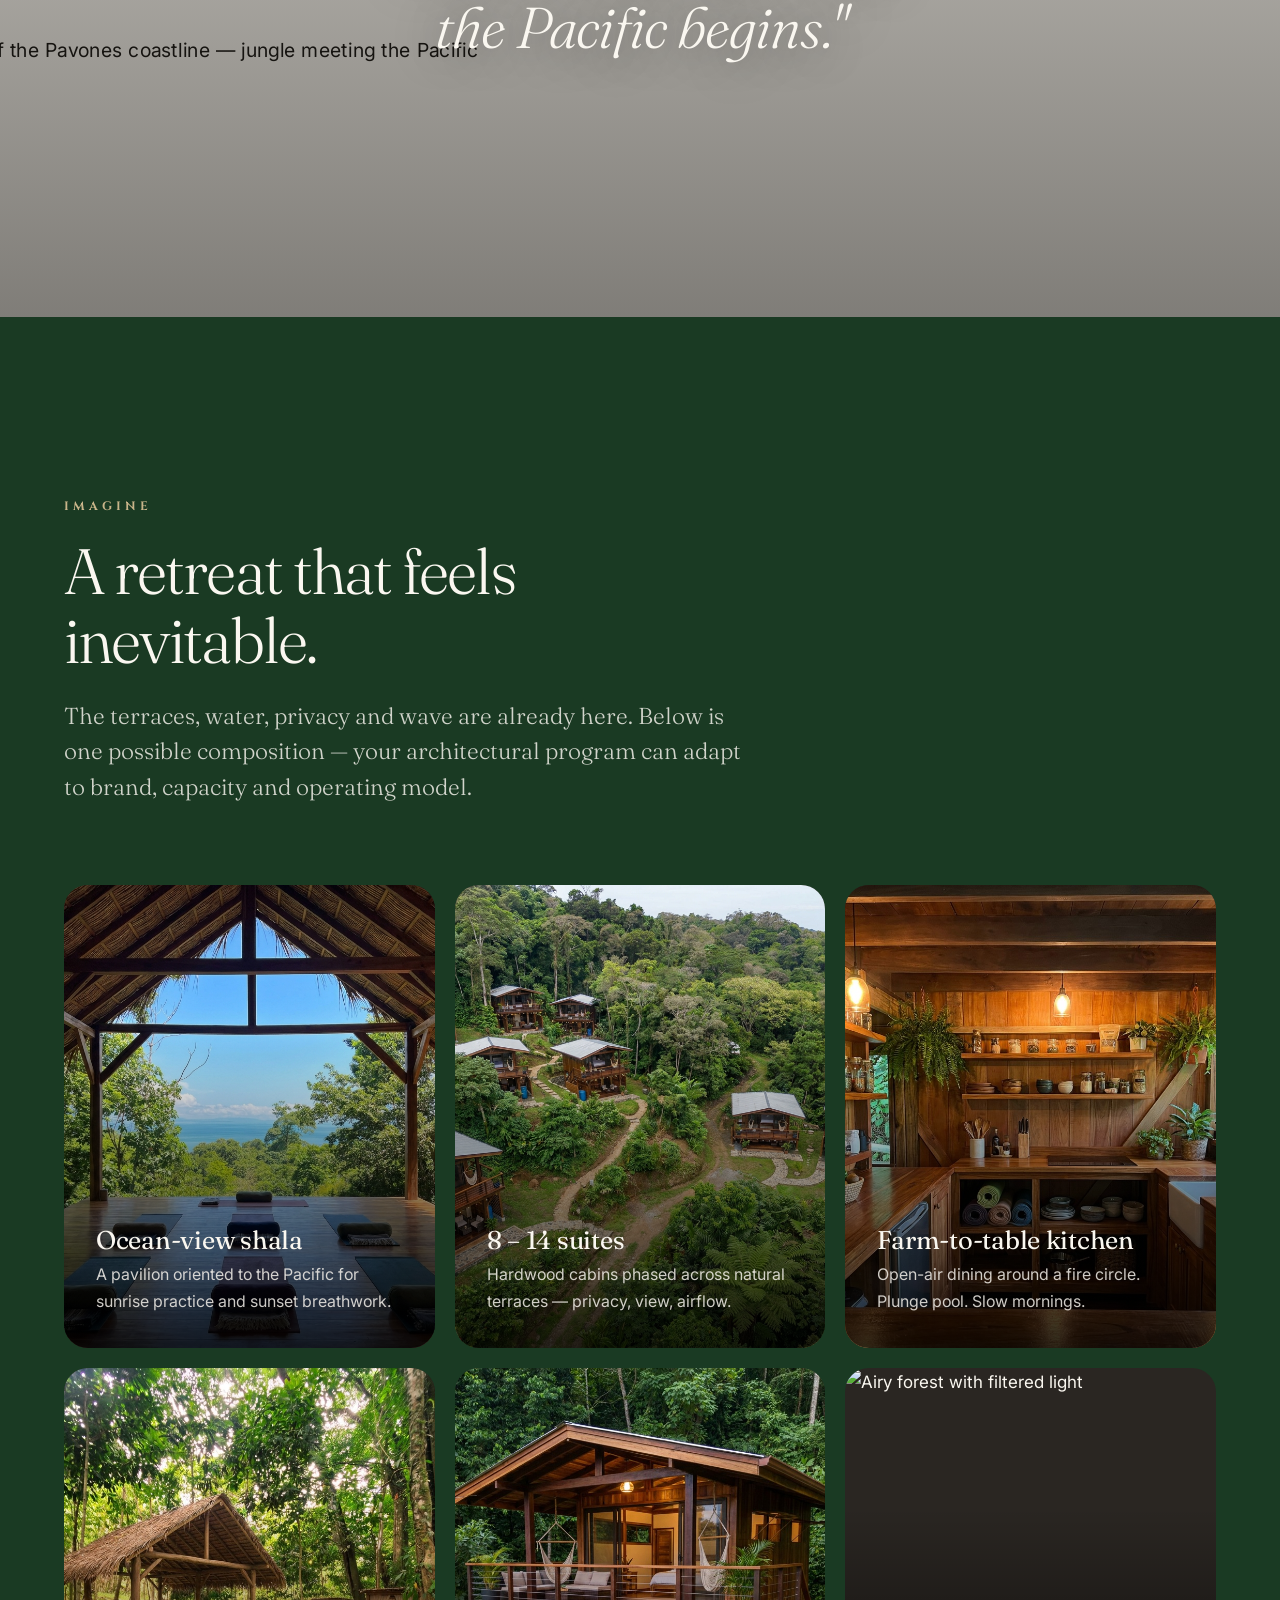
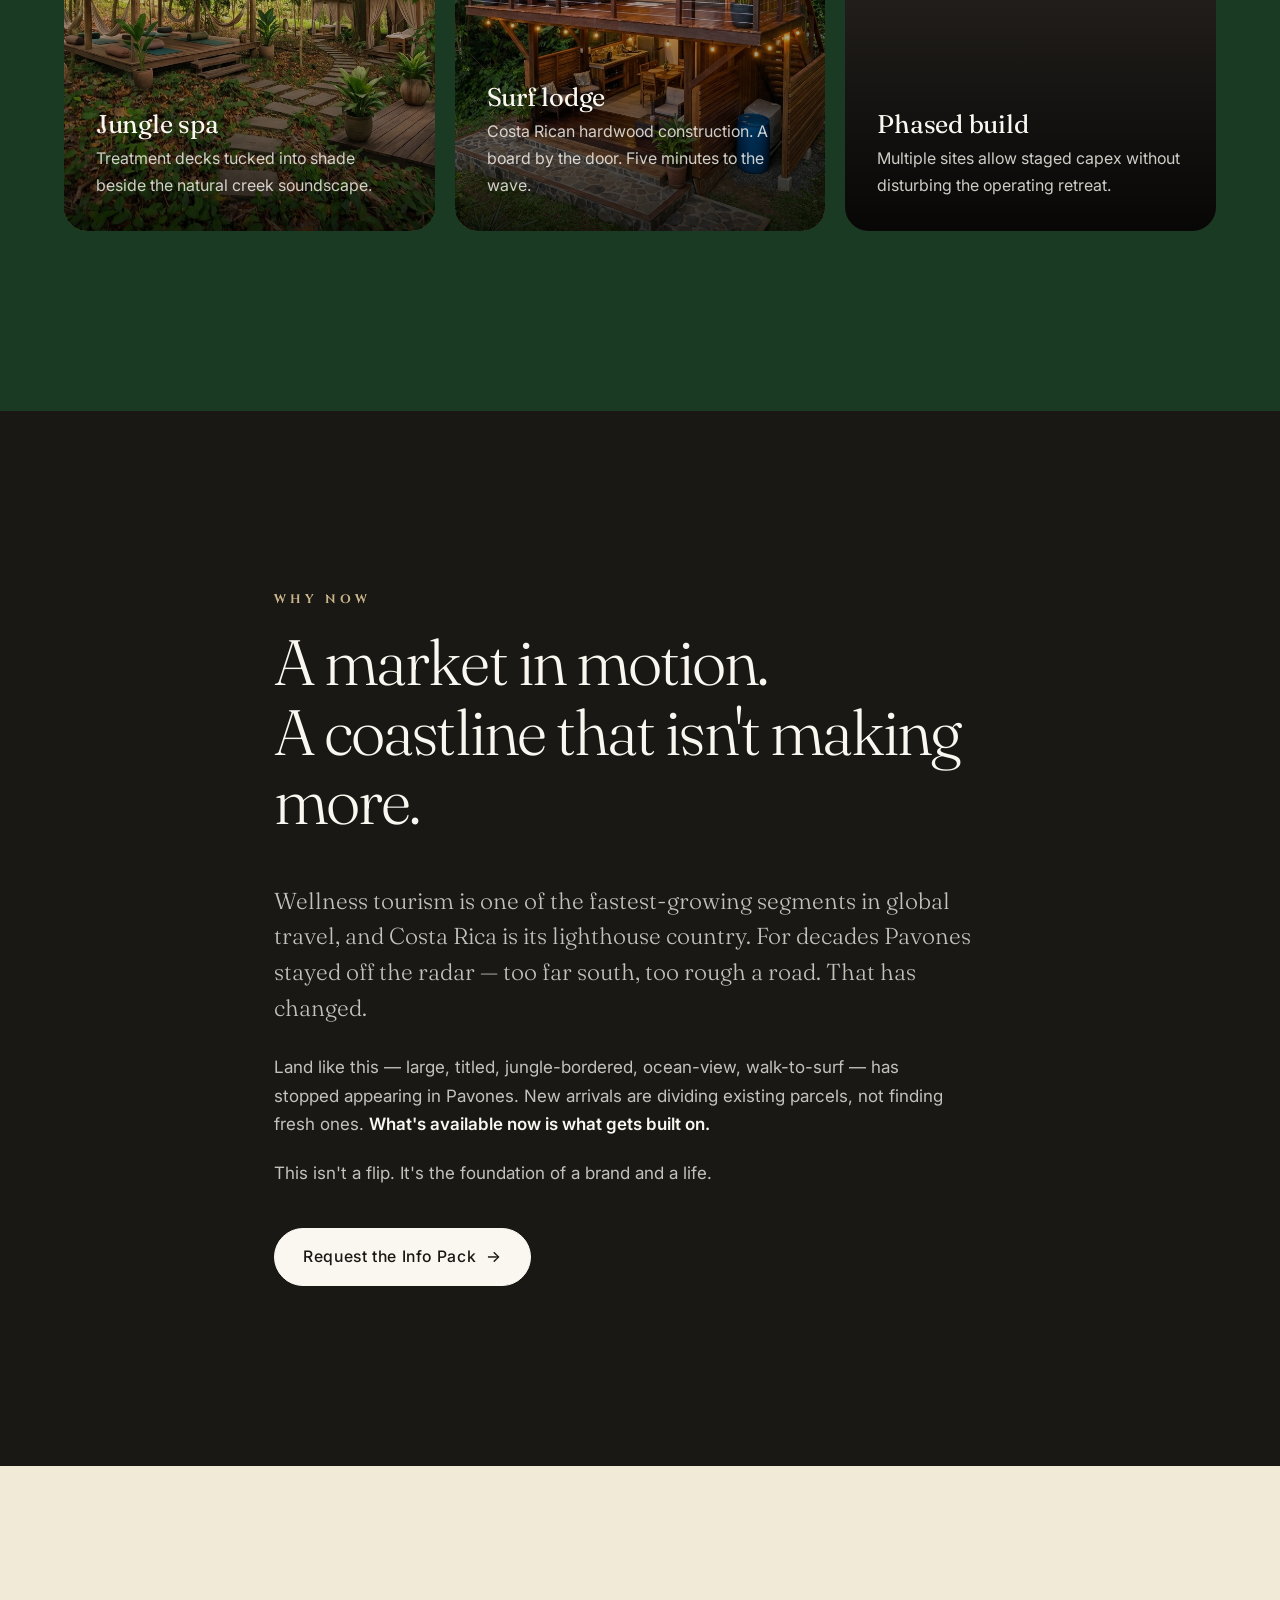
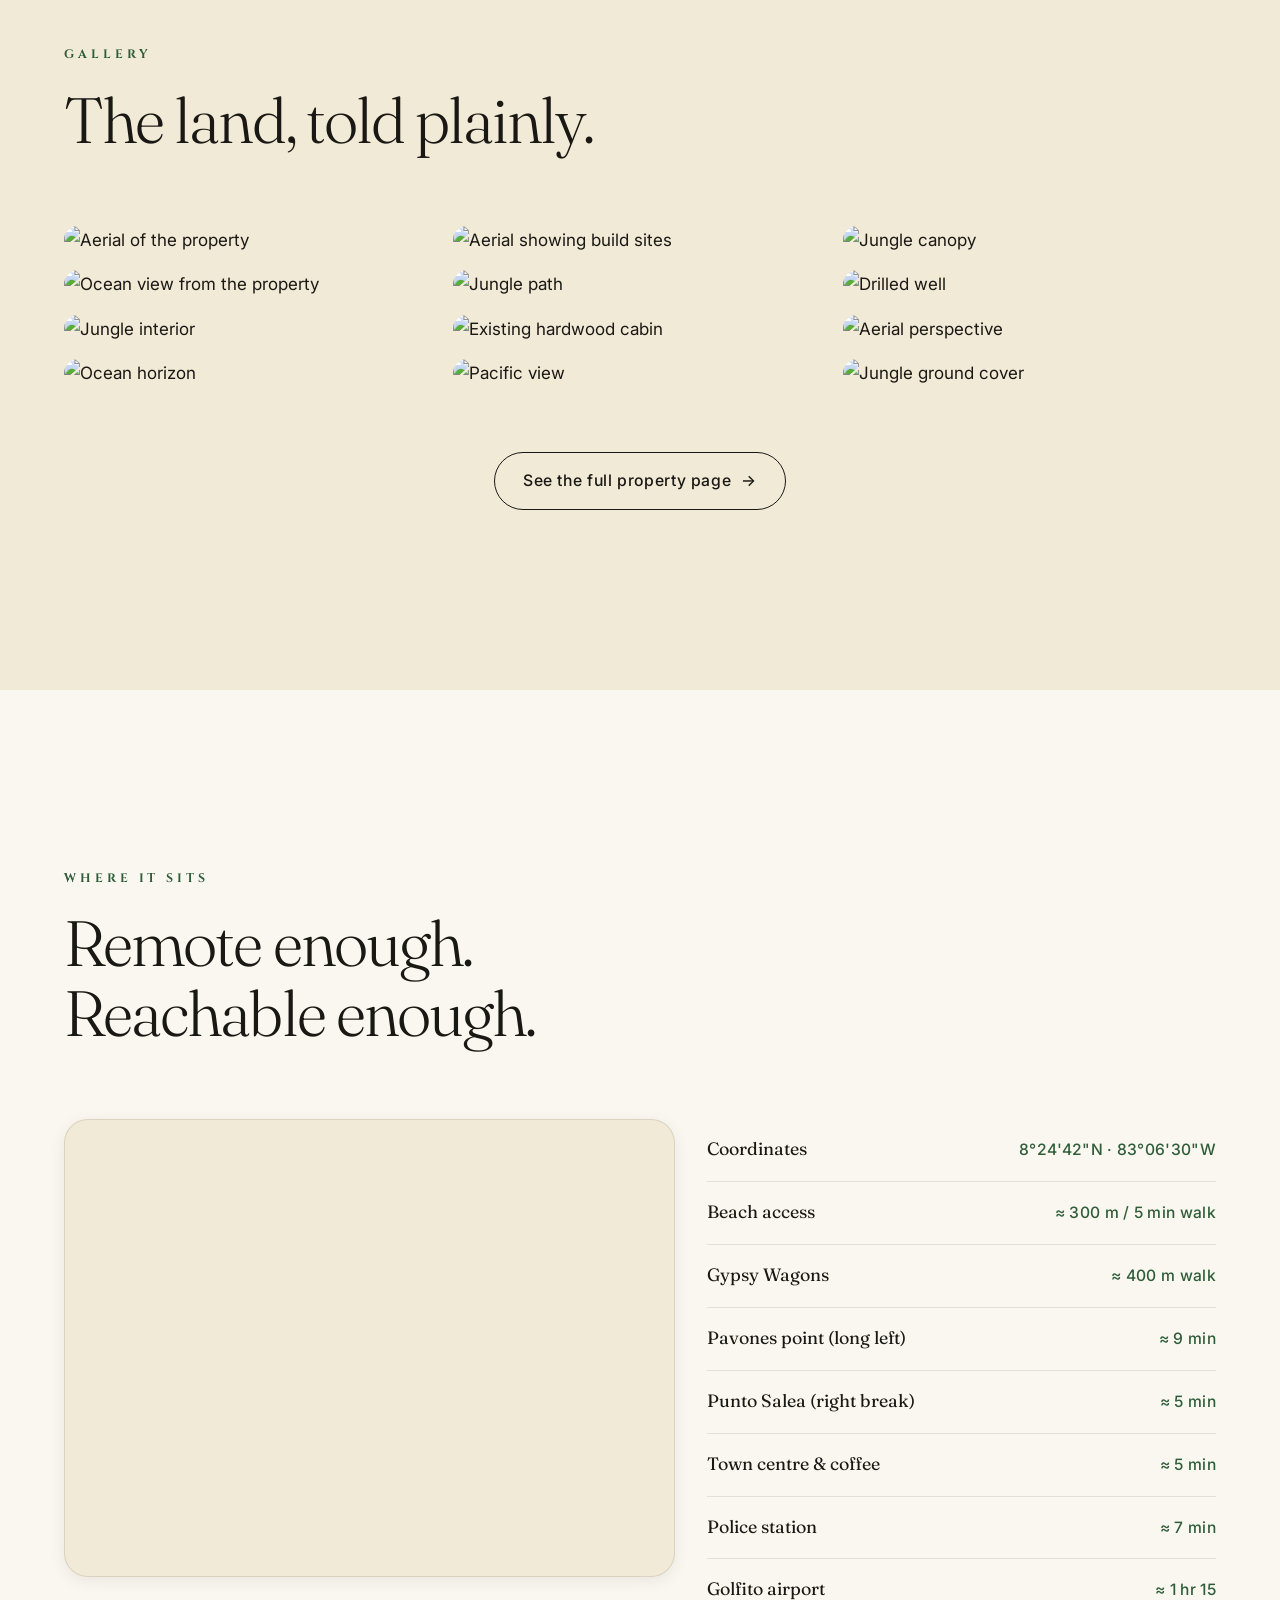
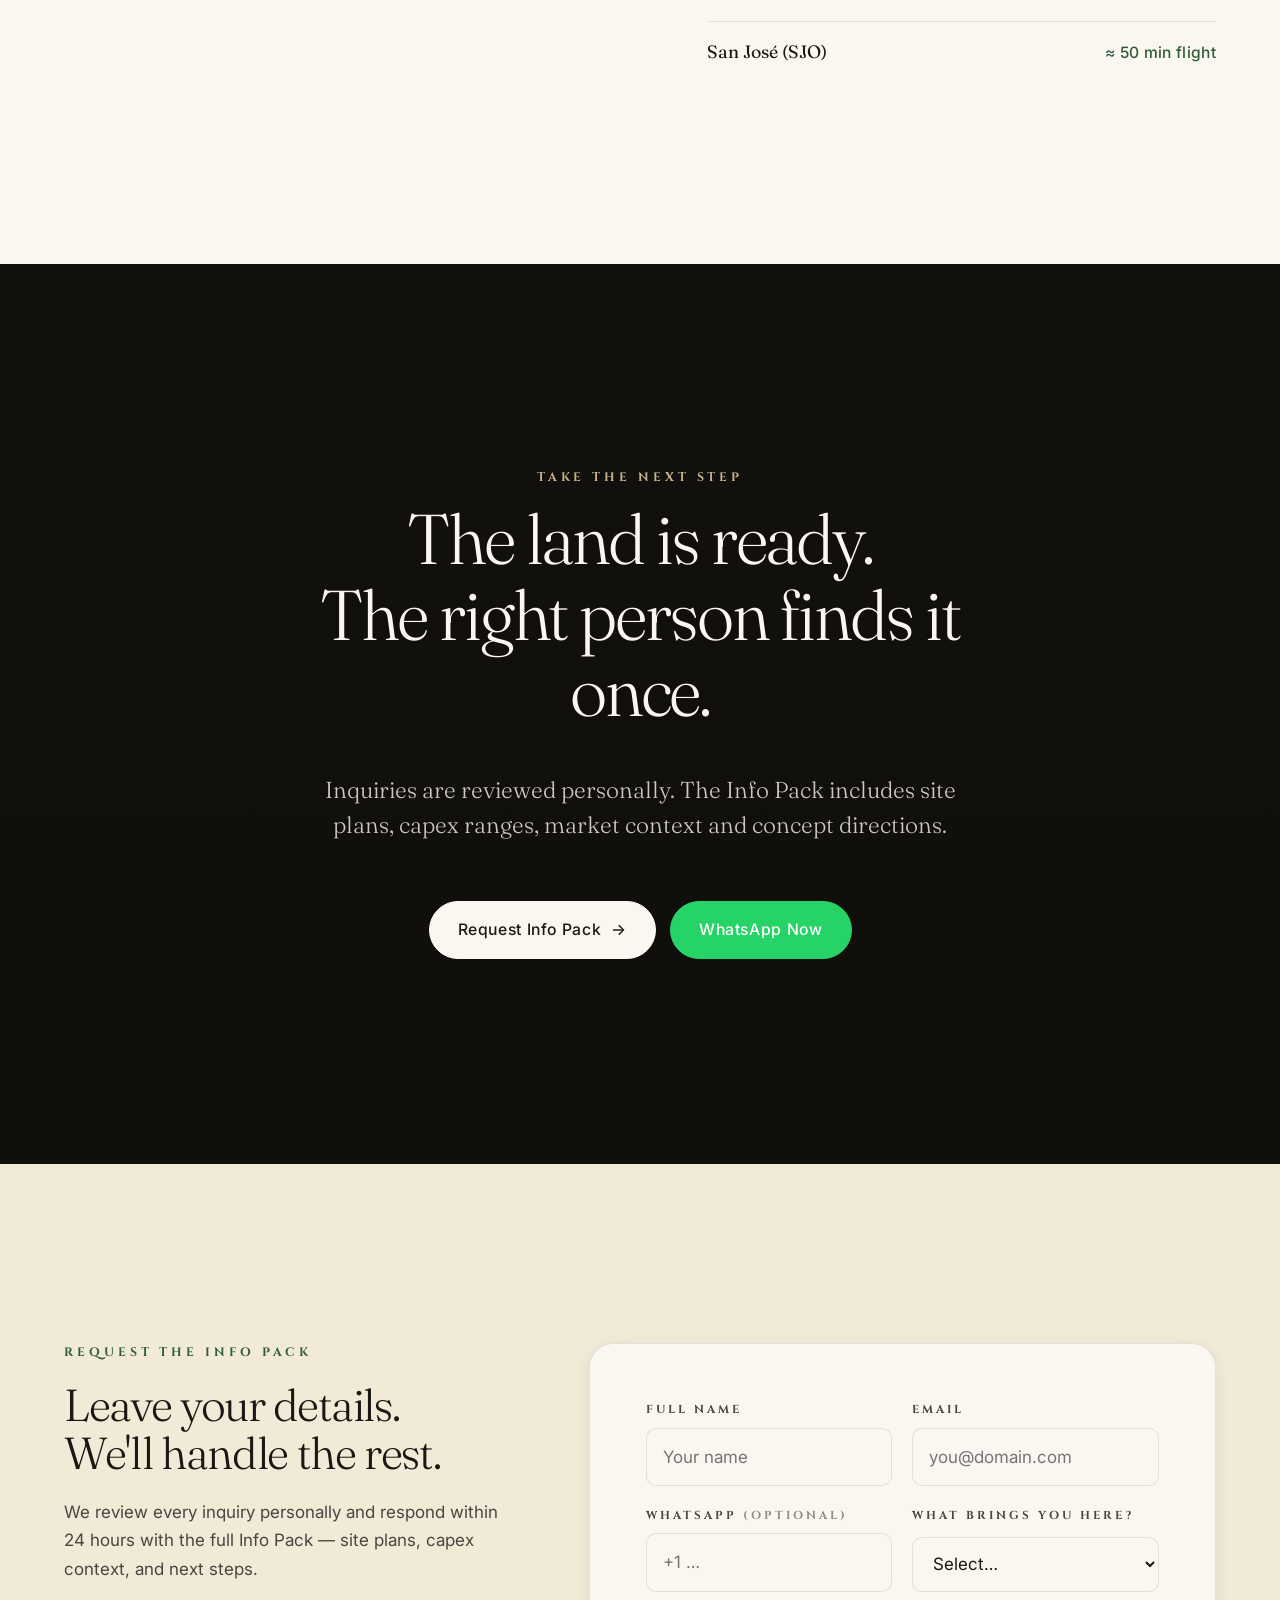
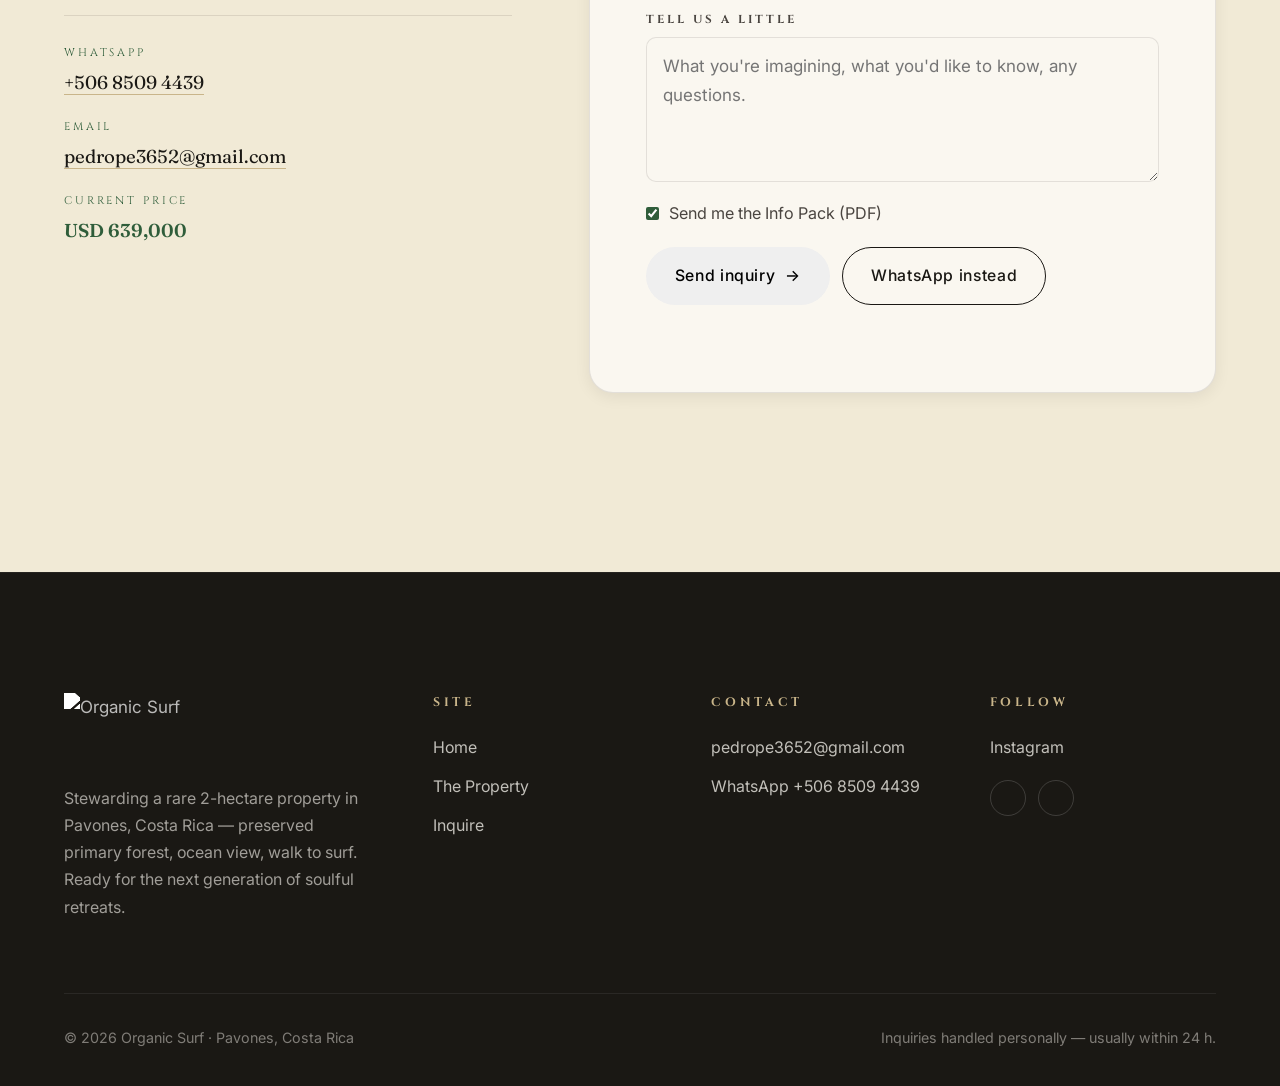
==== commit 59fe69bf: "Update asking price to USD 639,000 Co-Authored-By: Claude Opus 4.8 <noreply@anthropic.com>" ====
--- a/index.html
+++ b/index.html
@@ -4,7 +4,7 @@
   <meta charset="UTF-8">
   <meta name="viewport" content="width=device-width, initial-scale=1">
   <title>Organic Surf — Retreat-Ready Land in Pavones, Costa Rica</title>
-  <meta name="description" content="Nearly 2 hectares of titled jungle, ocean views, spring-fed water and 300 m to the beach in Pavones, Costa Rica. The last of its kind. USD 495,000.">
+  <meta name="description" content="Nearly 2 hectares of titled jungle, ocean views, spring-fed water and 300 m to the beach in Pavones, Costa Rica. The last of its kind. USD 639,000.">
   <meta name="theme-color" content="#1a3a23">
   <link rel="canonical" href="https://organic-surf.org/">
 
@@ -81,7 +81,7 @@
   </div>
   <div class="hero-inner">
     <div class="container">
-      <span class="eyebrow on-dark reveal" style="background: var(--green); color: var(--bone); padding: 4px 10px; border-radius: 4px; display: inline-block; width: fit-content; letter-spacing: 0.1em;">Pavones · Costa Rica · USD 495,000</span>
+      <span class="eyebrow on-dark reveal" style="background: var(--green); color: var(--bone); padding: 4px 10px; border-radius: 4px; display: inline-block; width: fit-content; letter-spacing: 0.1em;">Pavones · Costa Rica · USD 639,000</span>
       <h1 class="reveal delay-1">Land that already<br>feels like home.</h1>
       <p class="lede reveal delay-2">
         <span style="background: var(--green); color: var(--bone); padding: 2px 6px; border-radius: 4px; display: inline;">Two hectares of titled jungle, an ocean horizon you can hear before you see,
@@ -411,7 +411,7 @@
           </div>
           <div class="item">
             <span class="k">Current price</span>
-            <span class="v" style="color: var(--green); font-weight: 600;">USD 495,000</span>
+            <span class="v" style="color: var(--green); font-weight: 600;">USD 639,000</span>
           </div>
         </div>
       </div>
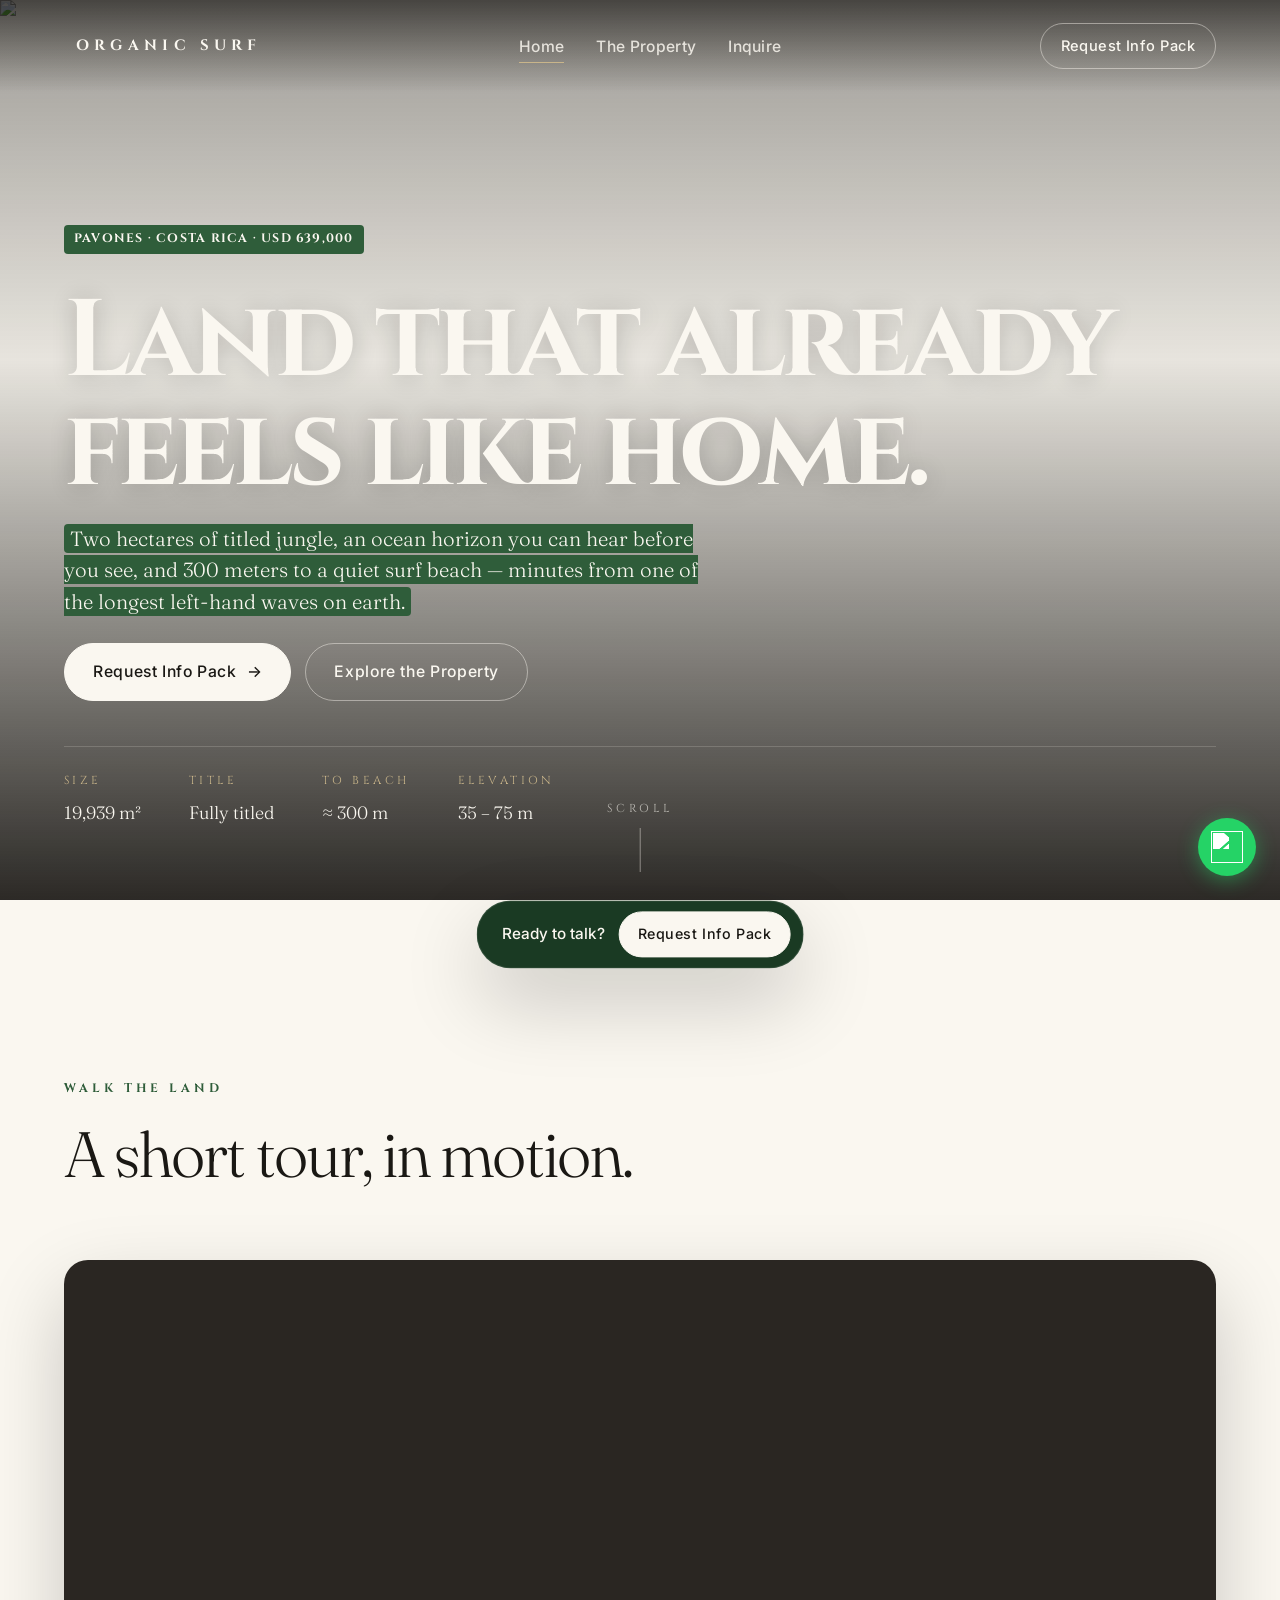
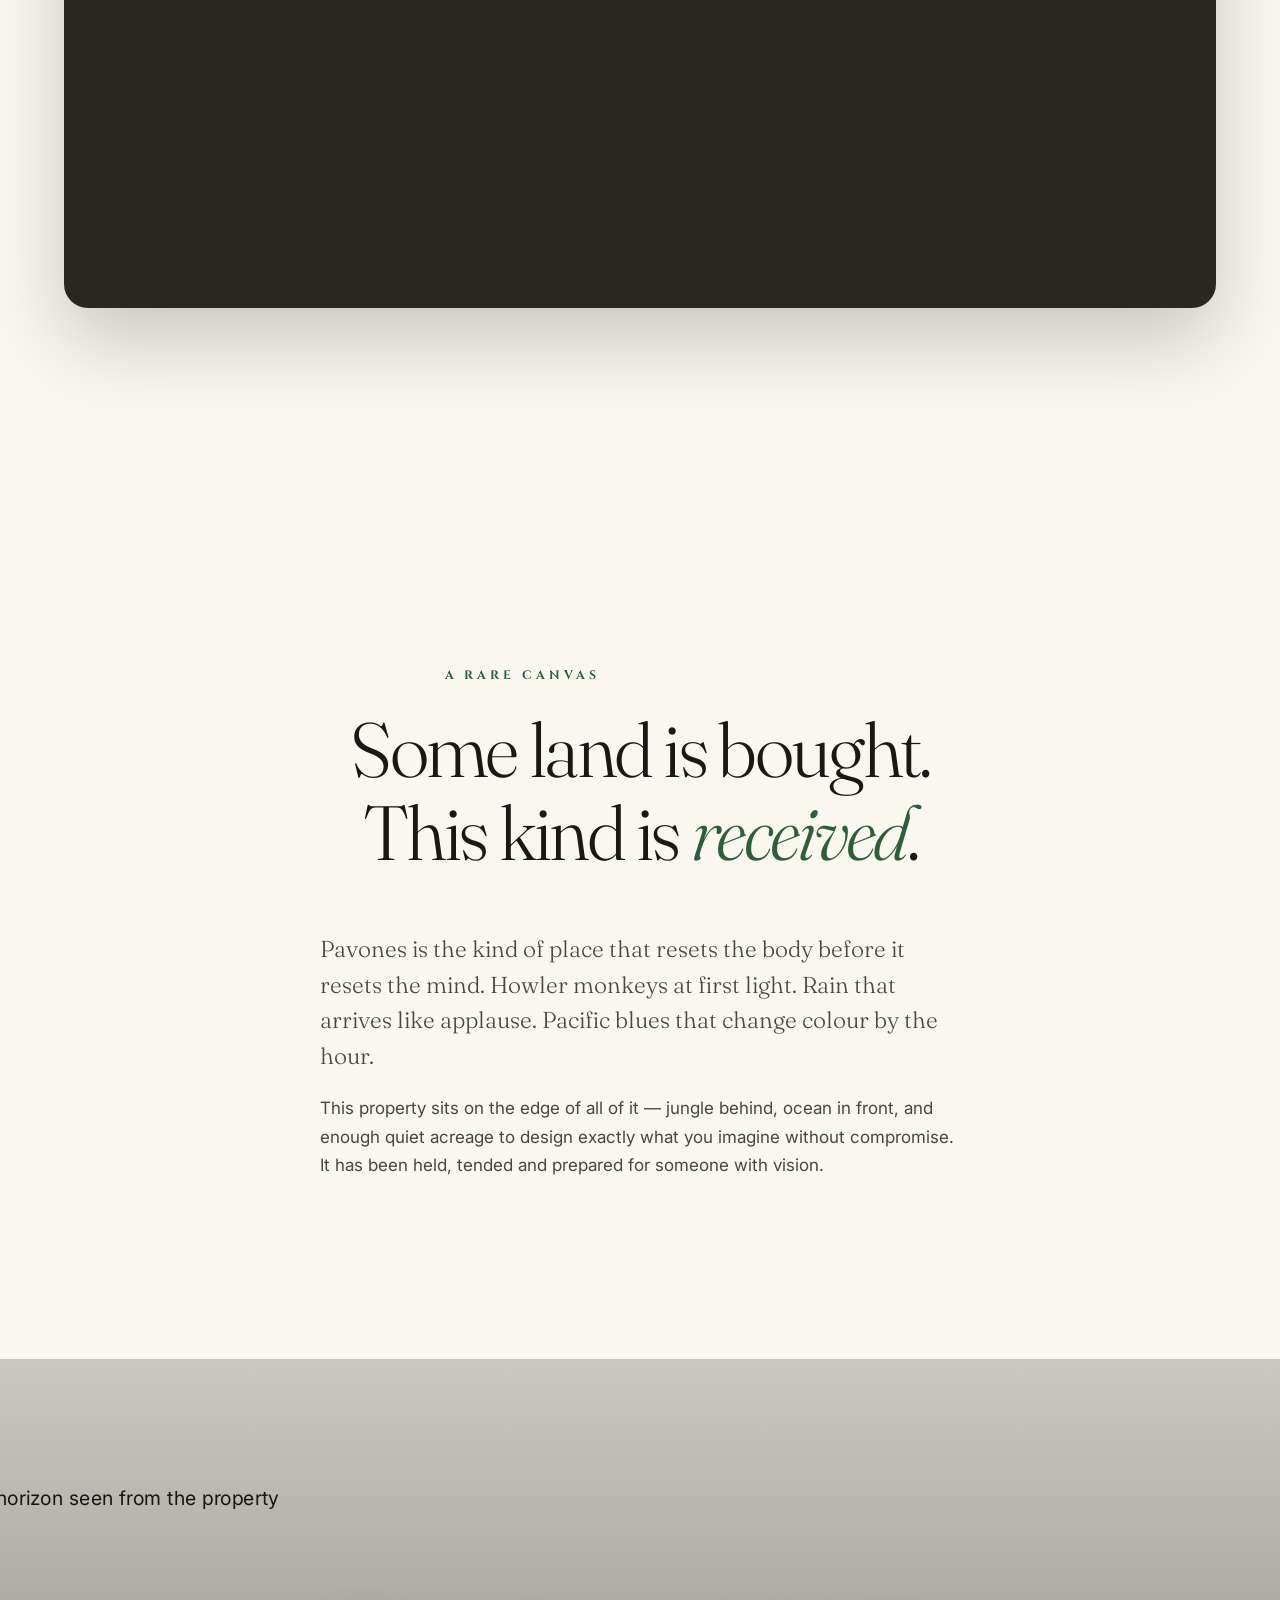
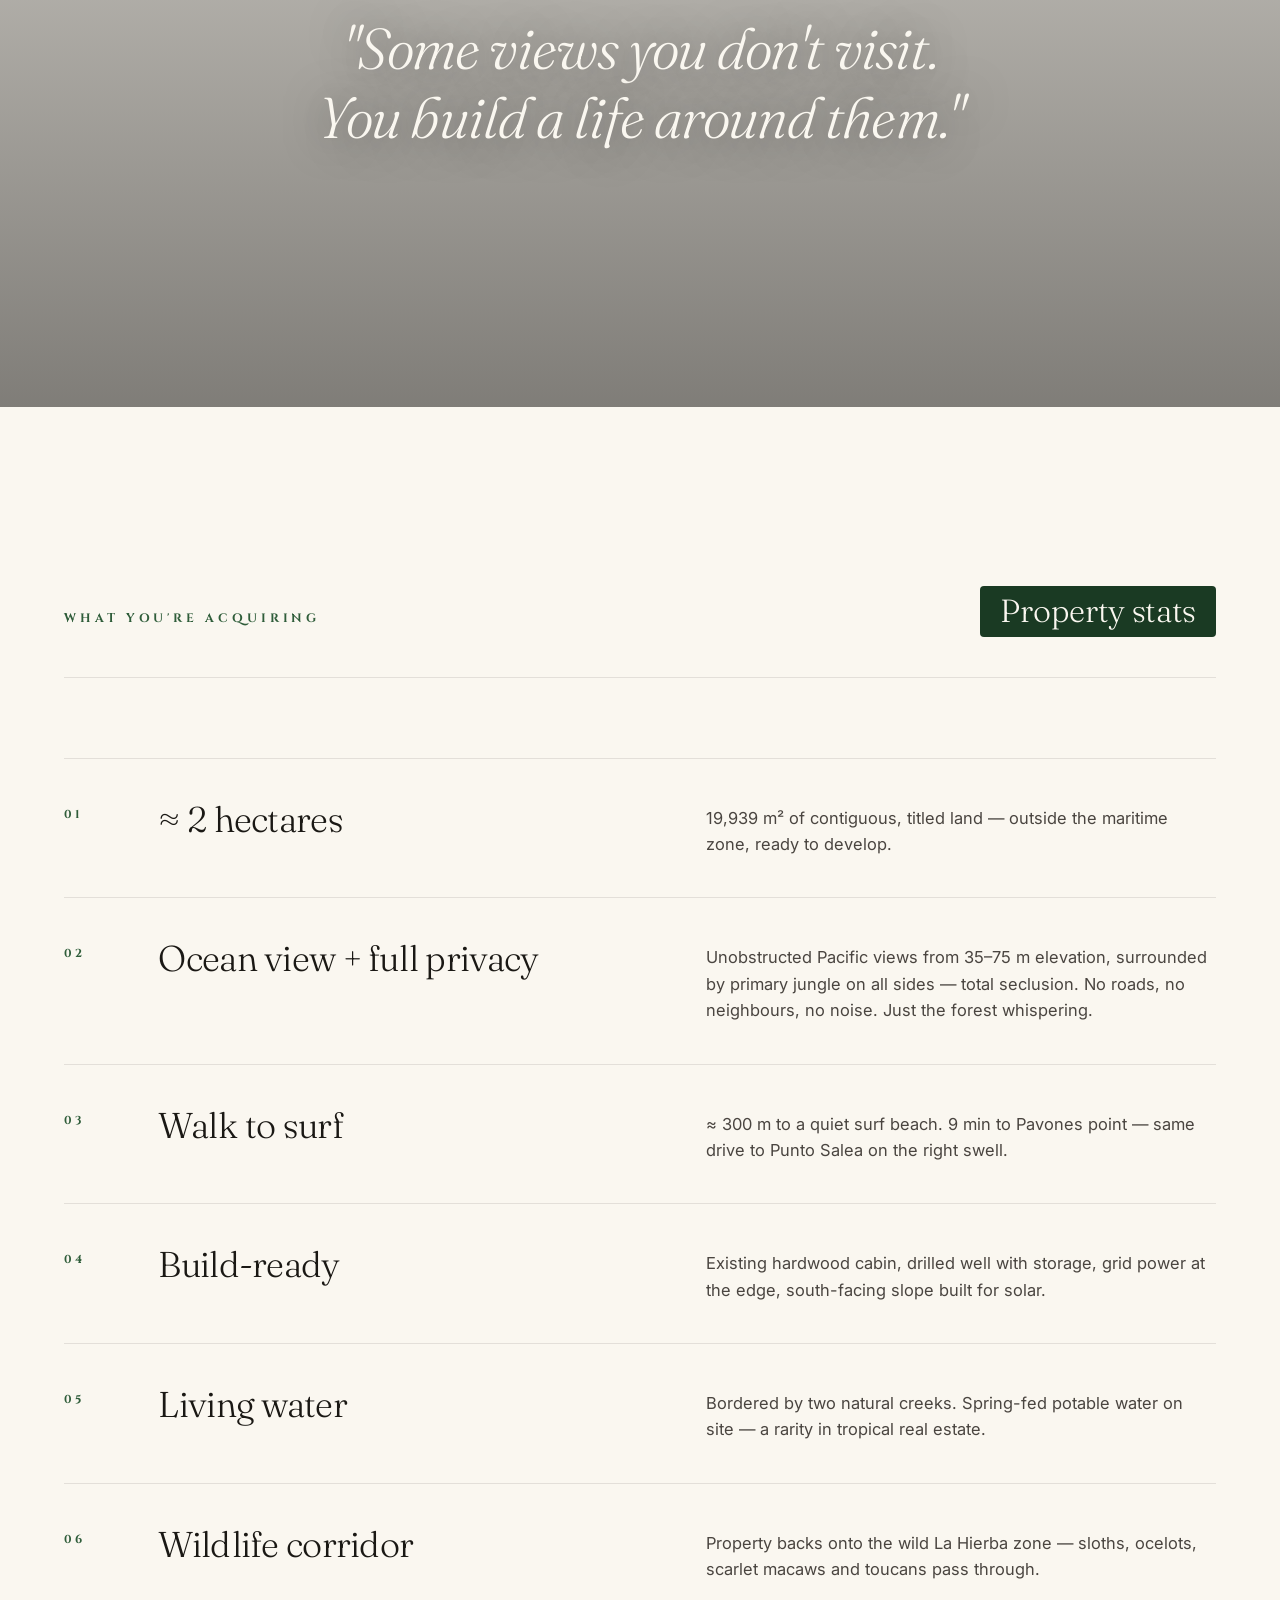
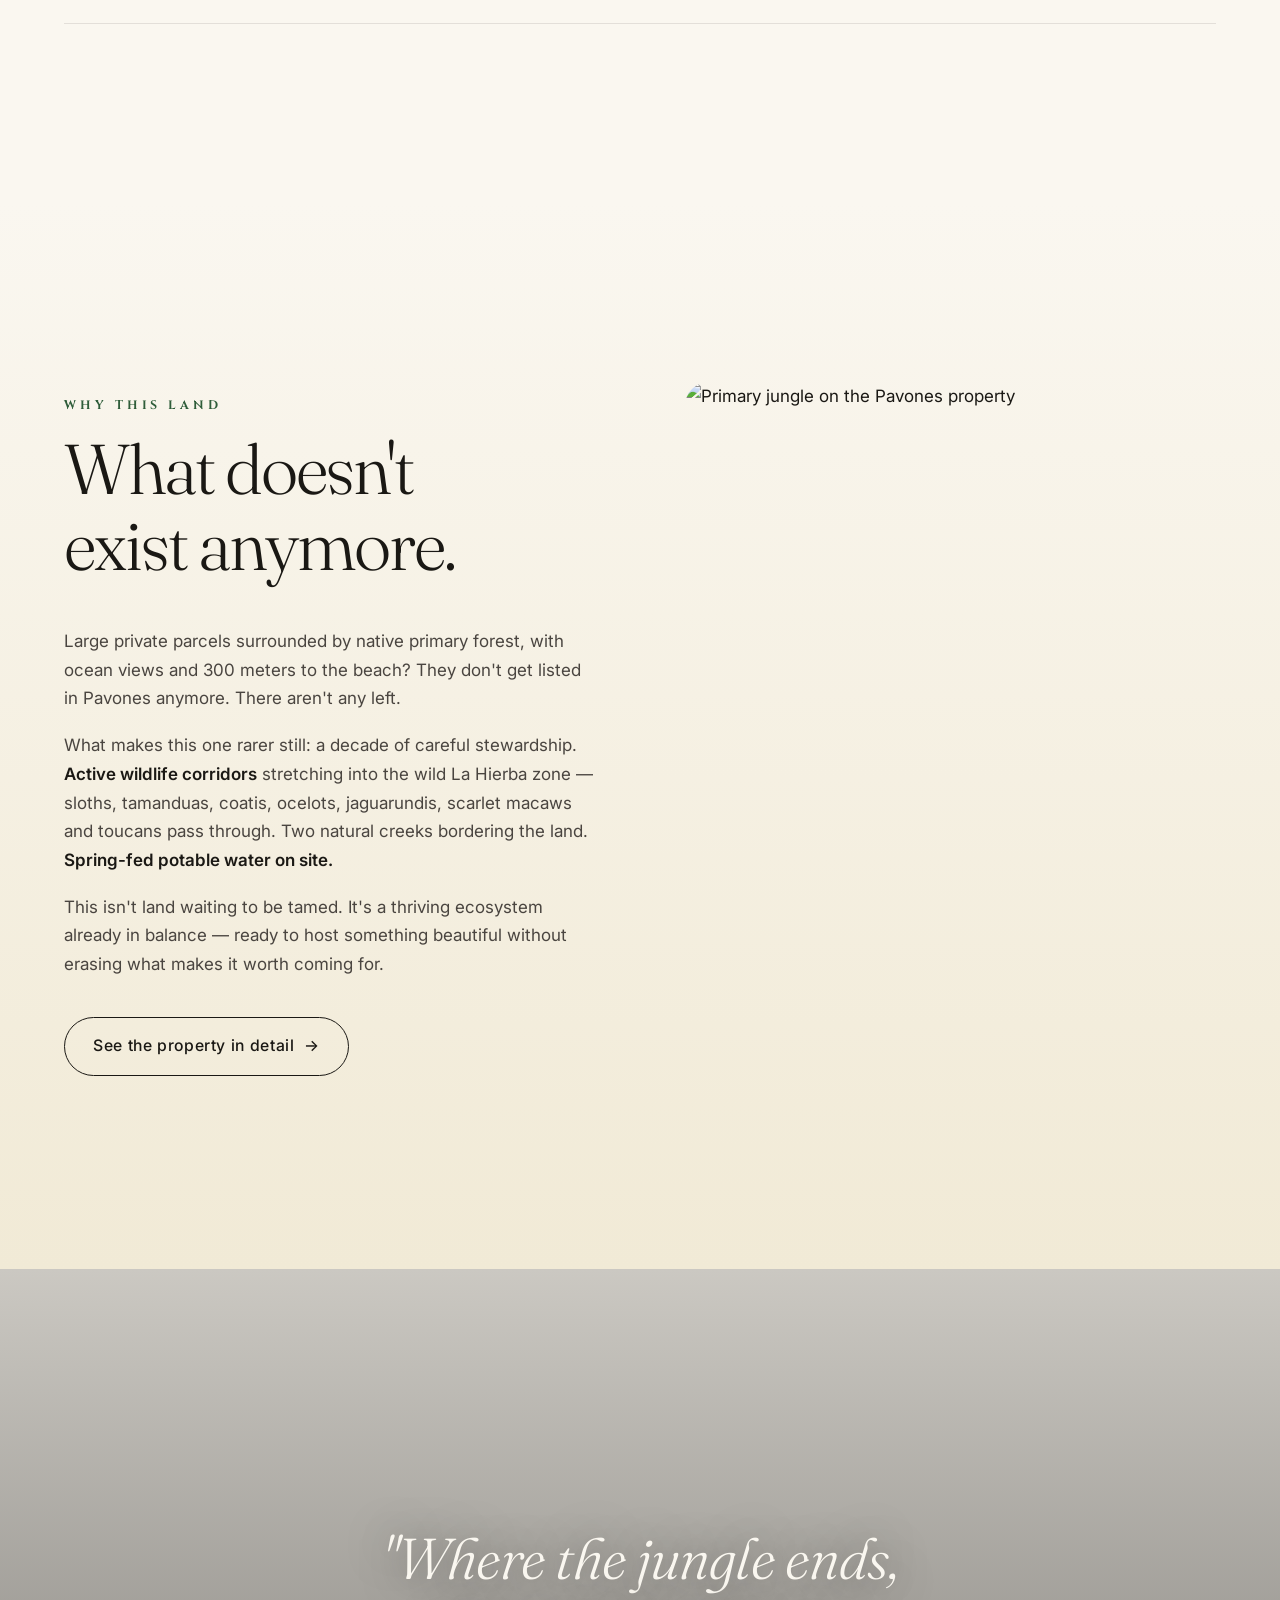
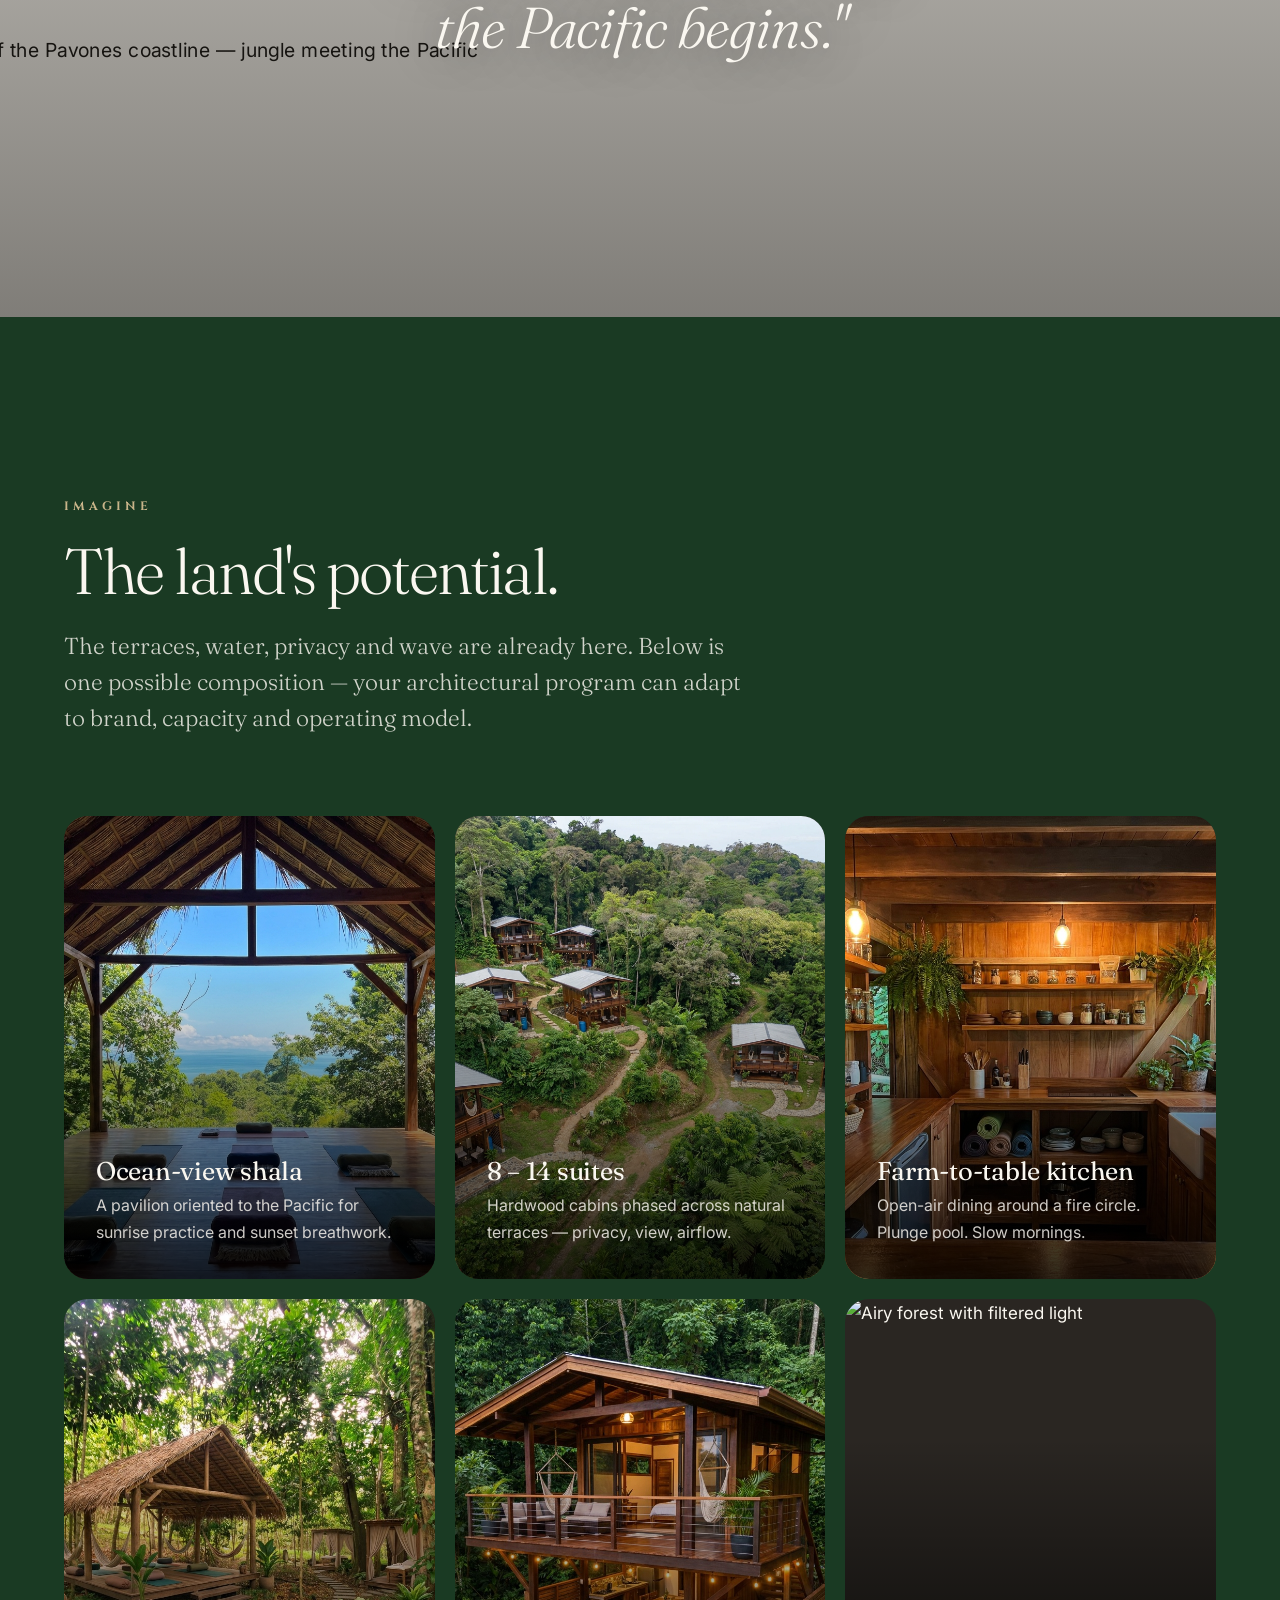
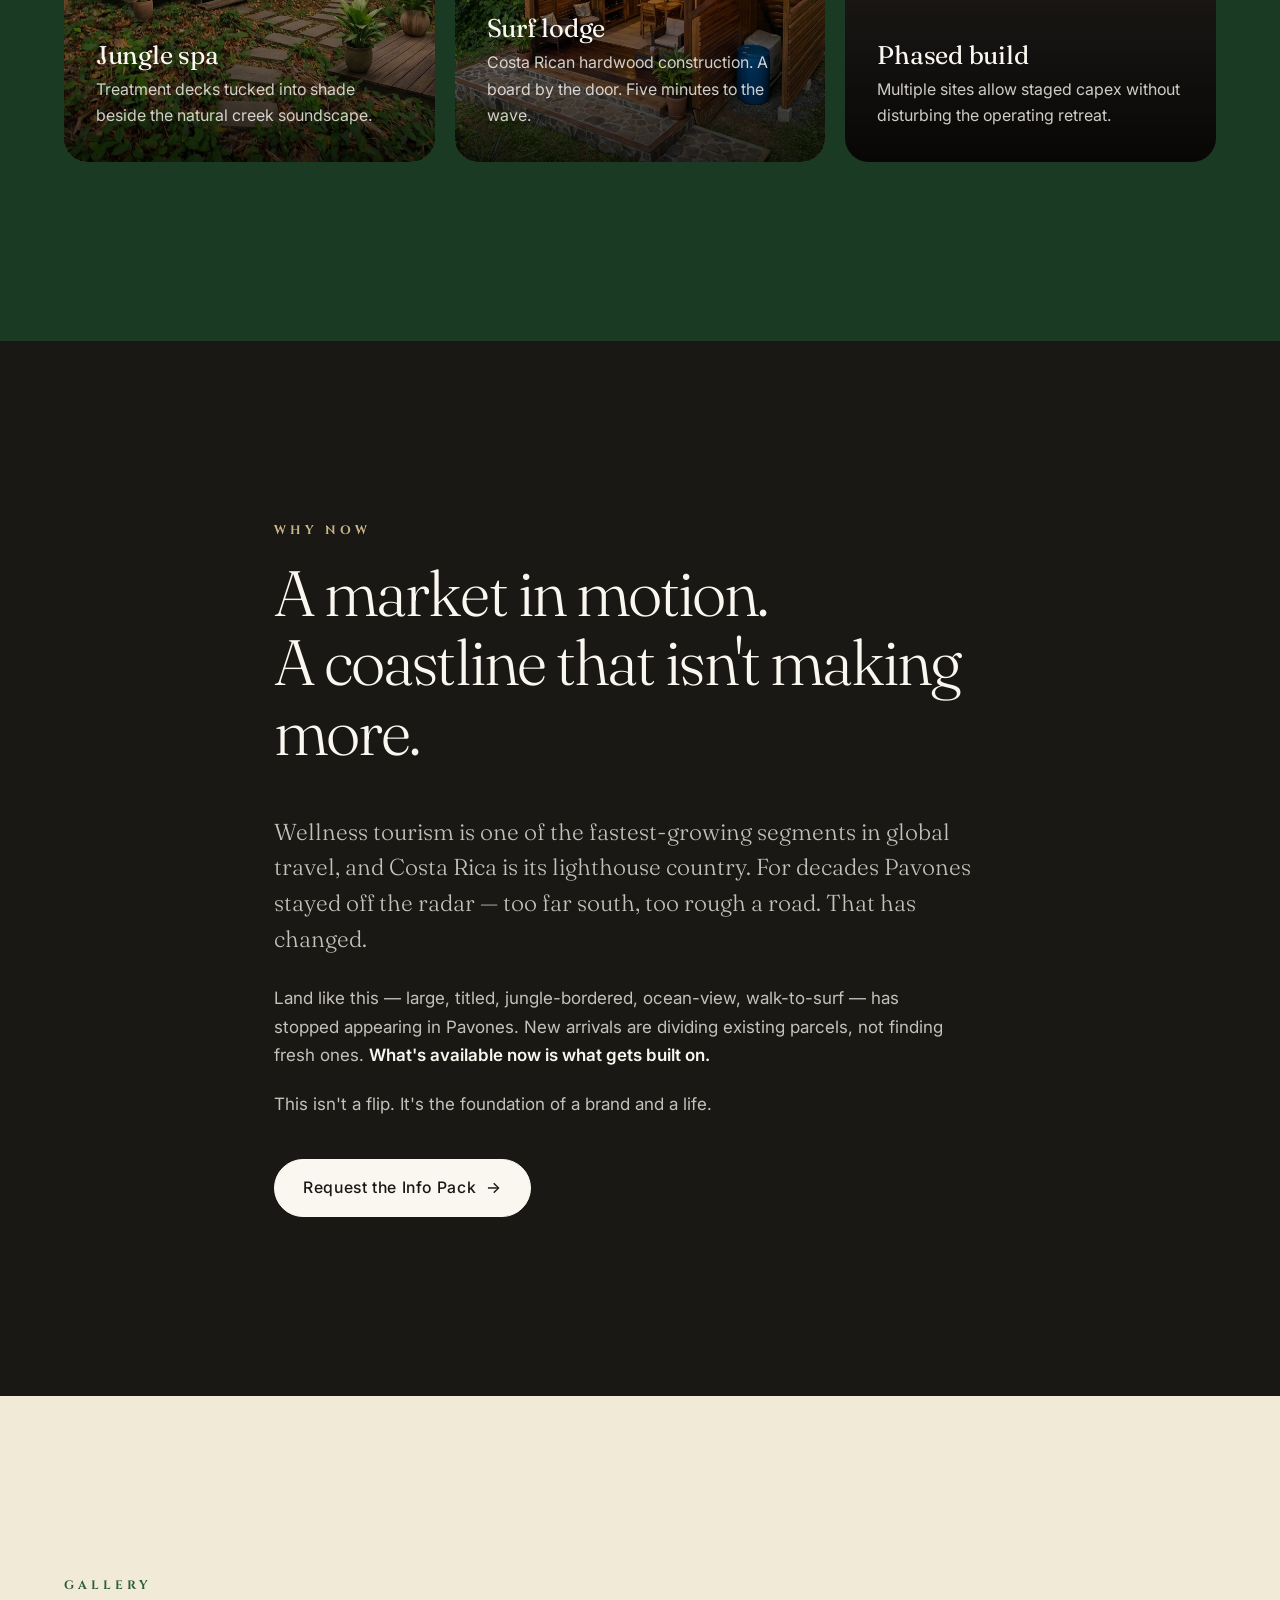
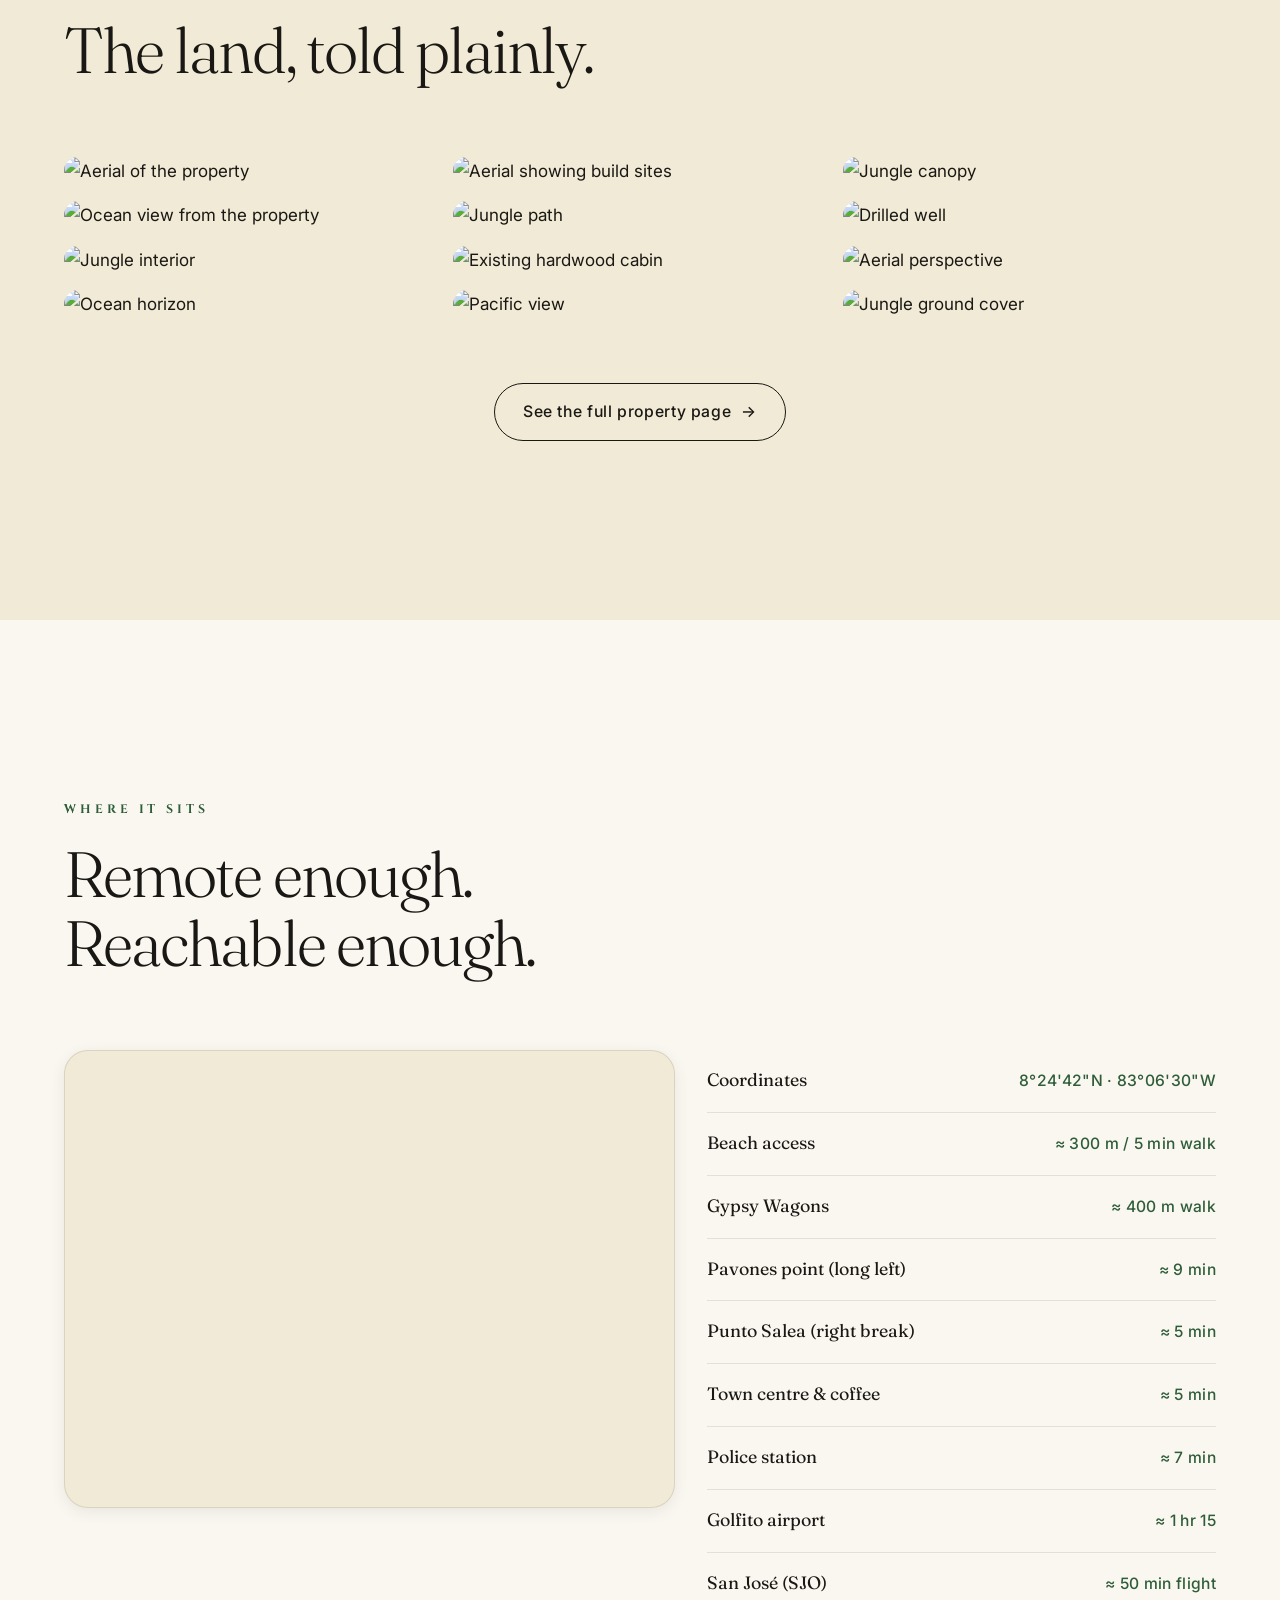
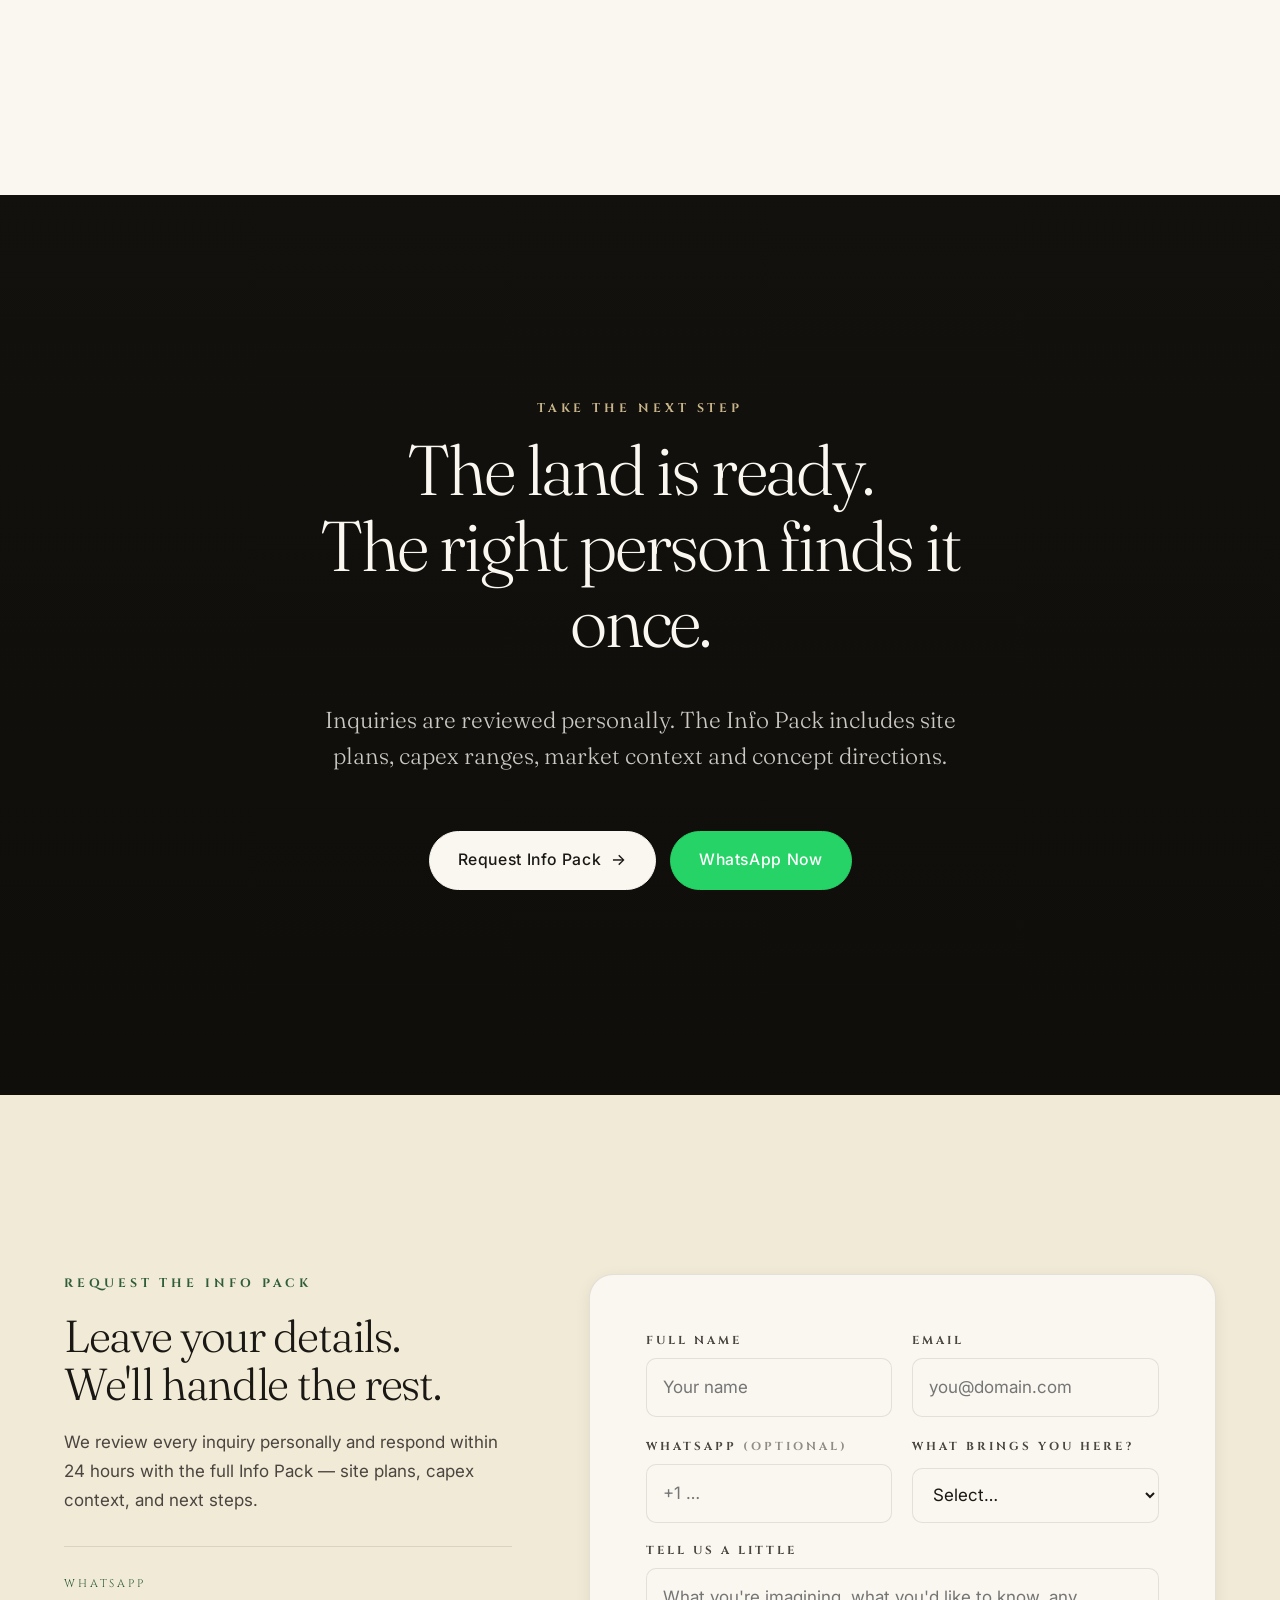
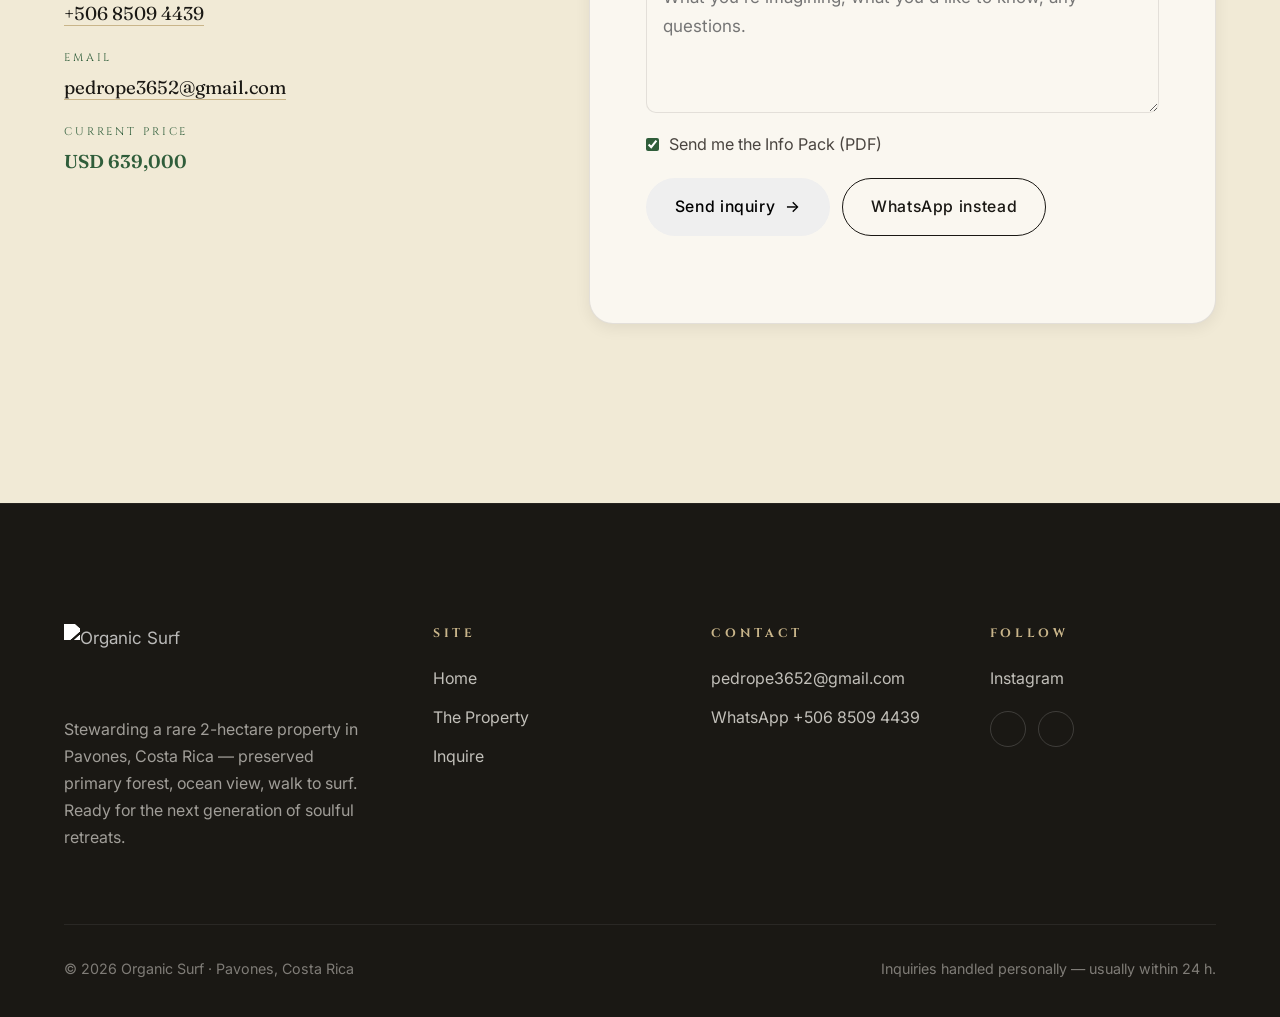
==== commit 6aa3a669: "Reword retreat section title to 'The land's potential.' Co-Authored-By: Claude Opus 4.8 <noreply@ant" ====
--- a/index.html
+++ b/index.html
@@ -241,7 +241,7 @@
   <div class="container">
     <div class="imagine-header">
       <span class="eyebrow reveal">Imagine</span>
-      <h2 class="reveal delay-1">A retreat that feels inevitable.</h2>
+      <h2 class="reveal delay-1">The land's potential.</h2>
       <p class="lede reveal delay-2">
         The terraces, water, privacy and wave are already here. Below is one possible composition —
         your architectural program can adapt to brand, capacity and operating model.
